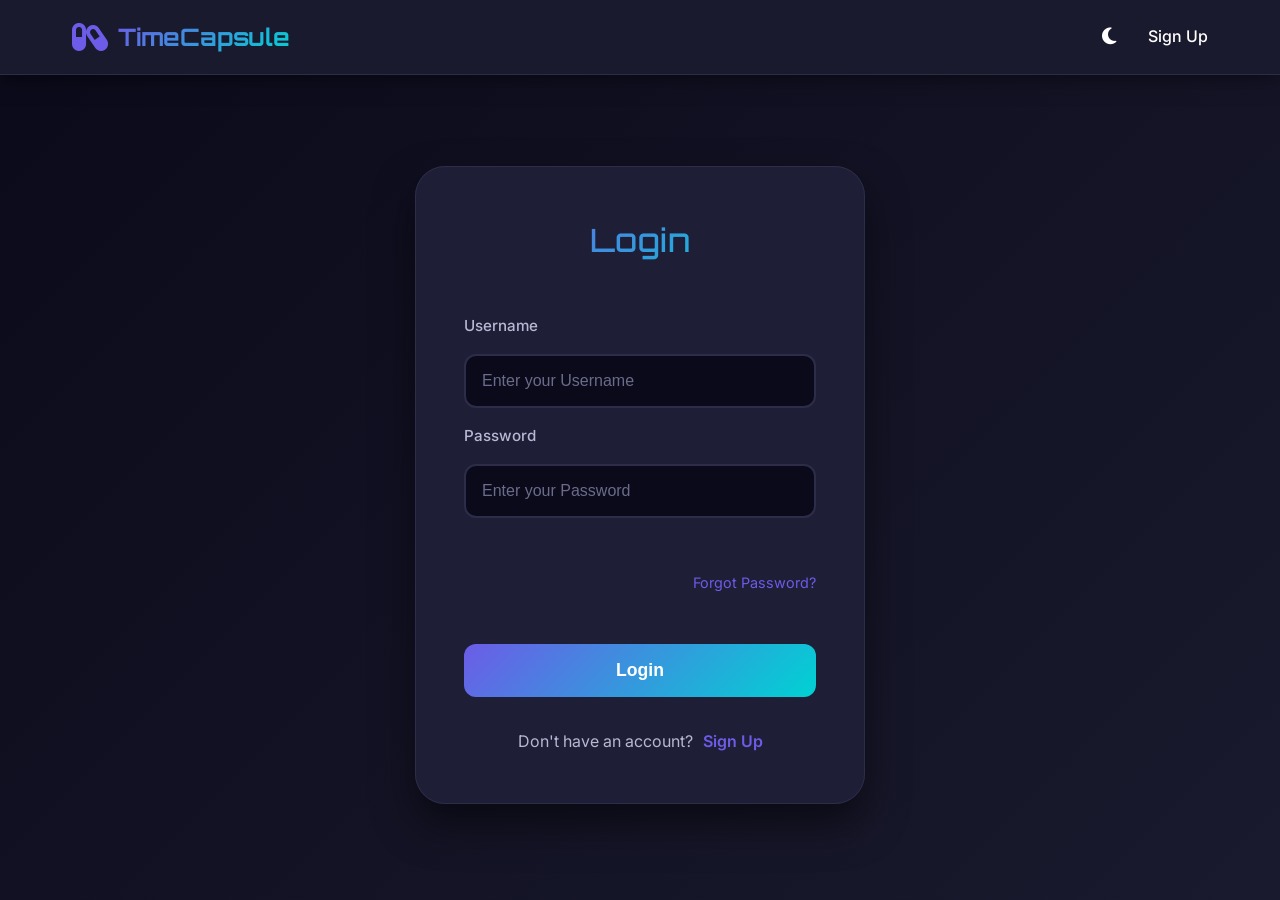
==== public/about.html @ de61ad6a "Initial commit" ====
<!DOCTYPE html>
<html lang="en">
    <head>
        <meta charset="UTF-8">
        <meta name="viewport" content="width=device-width, initial-scale=1.0">
        <title>About Us - Digital Time Capsule</title>
        <link rel="stylesheet" href="/css/styles.css">
        <link rel="preconnect" href="https://fonts.googleapis.com">
        <link rel="preconnect" href="https://fonts.gstatic.com" crossorigin>
        <link href="https://fonts.googleapis.com/css2?family=Orbitron:wght@400;500;700&family=Inter:wght@300;400;500;600&display=swap" rel="stylesheet">
        <link rel="stylesheet" href="https://cdnjs.cloudflare.com/ajax/libs/font-awesome/6.4.0/css/all.min.css">
        <link rel="icon" href="./assets/images/Time-capsule-logo.png" type="image/x-icon">
    </head>
    <body>
        <div id="transition-overlay" class="transition-overlay" style="opacity: 0; pointer-events: none;"></div>
        <header class="header">
            <nav class="nav-container">
                <div class="logo">
                    <i class="fas fa-capsules"></i>
                    <span>TimeCapsule</span>
                </div>
                <div class="nav-links">
                    <button id="dark-mode-toggle" class="nav-link theme-toggle-icon">
                        <i class="fas fa-moon"></i>
                    </button>
                    <a href="landingpage.html" 
                    onclick="event.preventDefault(); navigateWithLoading('landingpage.html', 'Going to home');" 
                    class="nav-link">Home</a>
                    <a href="about.html" 
                    onclick="event.preventDefault(); navigateWithLoading('about.html', 'Loading about page');" 
                    class="nav-link active">About</a>
                    <a href="contact.html" 
                    onclick="event.preventDefault(); navigateWithLoading('contact.html', 'Loading contact page');" 
                    class="nav-link">Contact</a>
                    <a href="sign-up.html" 
                    onclick="event.preventDefault(); navigateWithLoading('sign-up.html', 'Creating your account');" 
                    class="nav-link">Sign Up</a>
                    <a href="login.html" 
                    onclick="event.preventDefault(); navigateWithLoading('login.html', 'Going to login');" 
                    class="nav-link">Login</a>
                    <a href="userbase.html" class="nav-link">Discover</a>
                </div>
            </nav>
        </header>

        <main>
            <section class="about-section">
                <div class="about-header">
                    <h1>About TimeCapsule</h1>
                    <p class="hero-description">Preserving memories for future generations</p>
                </div>
                
                <div class="about-content">
                    <div class="about-card">
                        <h2><i class="fas fa-rocket"></i> Our Mission</h2>
                        <p>TimeCapsule was born from a simple idea: memories are precious, and they deserve to be preserved in a secure, meaningful way. We believe that every moment, thought, and feeling you want to save for the future should be protected with the highest level of security while remaining accessible when the time is right.</p>
                        <p>Our platform combines military-grade encryption with user-friendly features, making it easy for anyone to create digital time capsules that can be unlocked at specific future dates. Whether it's a letter to your future self, memories for your children, or goals you want to achieve, TimeCapsule keeps them safe until you're ready.</p>
                    </div>
                    
                    <div class="about-card">
                        <h2><i class="fas fa-eye"></i> Our Vision</h2>
                        <p>We envision a world where digital memories are as treasured and protected as physical ones. Our goal is to become the most trusted platform for digital time capsules, helping millions of people around the world preserve their most precious moments for future generations.</p>
                        <p>We're constantly innovating, adding new features like our unique meme-protection system that adds a layer of fun to security, and our friend system that allows you to share your capsule journey with loved ones.</p>
                    </div>
                </div>
                
                <div class="about-card" style="margin-top: 2rem;">
                    <h2><i class="fas fa-users"></i> Meet the Team</h2>
                    <div class="team-grid">
                        <div class="team-member">
                            <i class="fas fa-user-circle"></i>
                            <h3>Jebasingh Joshua</h3>
                            <p>Founder & Lead Developer</p>
                        </div>
                        <div class="team-member">
                            <i class="fas fa-user-circle"></i>
                            <h3>Jebasingh Joshua</h3>
                            <p>Security Architect</p>
                        </div>
                        <div class="team-member">
                            <i class="fas fa-user-circle"></i>
                            <h3>Jebasingh Joshua</h3>
                            <p>UX Designer</p>
                        </div>
                        <div class="team-member">
                            <i class="fas fa-user-circle"></i>
                            <h3>Jebasingh Joshua</h3>
                            <p>Backend Engineer</p>
                        </div>
                    </div>
                </div>
                
                <div class="stats-container">
                    <div class="stat-item">
                        <div class="stat-number">10,000+</div>
                        <div class="stat-label">Active Users</div>
                    </div>
                    <div class="stat-item">
                        <div class="stat-number">25,000+</div>
                        <div class="stat-label">Capsules Created</div>
                    </div>
                    <div class="stat-item">
                        <div class="stat-number">5+</div>
                        <div class="stat-label">Years Secured</div>
                    </div>
                </div>
            </section>
        </main>

        <footer class="footer">
            <div class="footer-content">
                <div class="footer-logo">
                    <i class="fas fa-capsules"></i>
                    <span>TimeCapsule</span>
                </div>
                <p class="footer-tagline">Sealing memories for future generations</p>
                <p class="copyright">&copy; 2024 Digital Time Capsule. All rights reserved.</p>
                <div class="footer-links">
                    <a href="about.html" class="footer-link">About Us</a>
                    <a href="contact.html" class="footer-link">Contact</a>
                    <a href="#" class="footer-link" id="report-issue">Report Issue</a>
                    <a href="#" class="footer-link" id="request-restore">Request Account Restore</a>
                    <!-- Updated links to open TermsFeed URLs in new tab -->
                    <a href="https://www.termsfeed.com/live/e08066e3-01b1-42a9-b02a-b82a14f2c48a" 
                    target="_blank" 
                    rel="noopener noreferrer" 
                    class="footer-link">
                        <i class="fas fa-external-link-alt"></i> Privacy Policy
                    </a>
                    <a href="https://www.termsfeed.com/live/b3a0a3fc-7a9e-4487-b080-09ffd1bbfd40" 
                    target="_blank" 
                    rel="noopener noreferrer" 
                    class="footer-link">
                        <i class="fas fa-external-link-alt"></i> Terms of Service
                    </a>
                </div>
            </div>
        </footer>
        <script src="../js/utils.js"></script>
        <script src="../js/storage.js"></script>
        <script src="../js/auth.js"></script>
        <script src="../js/users.js"></script>
        <script src="../js/capsules.js"></script>
        <script src="../js/banSystem.js"></script>
        <script src="../js/admin.js"></script>
        <script src="../js/ui.js"></script>
        <script src="../js/app.js"></script>
        <script src="../js/userbase.js"></script>
        <script src="../js/loading.js"></script>
    </body>
</html>
---- css/styles.css ----
/* styles.css - Complete with Light Theme Support */

/* ==================== 1. CSS Variables ==================== */
:root {
    /* Dark Mode (Default) */
    --dark-bg-primary: #0a0a1a;
    --dark-bg-secondary: #1a1a2e;
    --dark-bg-tertiary: #252542;
    --dark-text-primary: #ffffff;
    --dark-text-secondary: #b8b8d4;
    --dark-text-muted: #6b6b8b;
    --dark-accent-primary: #6c5ce7;
    --dark-accent-secondary: #00d2d3;
    --dark-accent-danger: #ff6b6b;
    --dark-accent-success: #1dd1a1;
    --dark-accent-warning: #feca57;
    --dark-border: #2d2d4a;
    --dark-card-bg: #1e1e36;
    --dark-hover: #2a2a45;
    --dark-shadow: rgba(0, 0, 0, 0.5);
    --dark-glow: rgba(108, 92, 231, 0.3);
}

.light-theme {
    /* Light Mode - Optimized for readability */
    --dark-bg-primary: #f8faff;
    --dark-bg-secondary: #ffffff;
    --dark-bg-tertiary: #f0f3fd;
    --dark-text-primary: #1e293b;
    --dark-text-secondary: #334155;
    --dark-text-muted: #64748b;
    --dark-accent-primary: #6c5ce7;
    --dark-accent-secondary: #0ba5be;
    --dark-accent-danger: #dc2626;
    --dark-accent-success: #059669;
    --dark-accent-warning: #d97706;
    --dark-border: #e2e8f0;
    --dark-card-bg: #ffffff;
    --dark-hover: #f1f5f9;
    --dark-shadow: rgba(0, 0, 0, 0.08);
    --dark-glow: rgba(108, 92, 231, 0.15);
}

/* ==================== 2. Global Styles ==================== */
* {
    margin: 0;
    padding: 0;
    box-sizing: border-box;
    transition: background-color 0.3s ease, color 0.3s ease, border-color 0.3s ease, box-shadow 0.3s ease;
}

body {
    font-family: 'Inter', sans-serif;
    background: linear-gradient(135deg, var(--dark-bg-primary), var(--dark-bg-secondary));
    color: var(--dark-text-primary);
    min-height: 100vh;
    line-height: 1.6;
    overflow-x: hidden;
}

h1, h2, h3, h4, h5, h6 {
    font-family: 'Orbitron', sans-serif;
    font-weight: 500;
    letter-spacing: 0.5px;
}

html {
    scroll-behavior: smooth;
}

/* ==================== 3. Header & Navigation ==================== */
.header {
    background: var(--dark-bg-secondary);
    border-bottom: 1px solid var(--dark-border);
    position: sticky;
    top: 0;
    z-index: 1000;
    backdrop-filter: blur(10px);
    box-shadow: 0 2px 20px var(--dark-shadow);
}

.light-theme .header {
    background: rgba(255, 255, 255, 0.9);
    border-bottom-color: #e2e8f0;
}

.nav-container {
    max-width: 1200px;
    margin: 0 auto;
    padding: 1rem 2rem;
    display: flex;
    justify-content: space-between;
    align-items: center;
}

.logo {
    display: flex;
    align-items: center;
    gap: 10px;
    font-size: 1.5rem;
    font-weight: 700;
    font-family: 'Orbitron', sans-serif;
}

.logo i {
    color: var(--dark-accent-primary);
    font-size: 2rem;
    animation: pulse 2s infinite;
}

.logo span {
    background: linear-gradient(135deg, var(--dark-accent-primary), var(--dark-accent-secondary));
    -webkit-background-clip: text;
    -webkit-text-fill-color: transparent;
    background-clip: text;
}

/* Navigation Links */
.nav-links {
    display: flex;
    gap: 2rem;
    align-items: center;
}

.nav-link {
    color: var(--dark-text-primary);
    text-decoration: none;
    font-weight: 500;
    position: relative;
    padding: 0.5rem 0;
    background: none !important;
    border: none !important;
    cursor: pointer;
    font-size: 1rem;
    font-family: 'Inter', sans-serif;
}

.nav-link::after {
    content: '';
    position: absolute;
    bottom: 0;
    left: 0;
    width: 0;
    height: 2px;
    background: linear-gradient(135deg, var(--dark-accent-primary), var(--dark-accent-secondary));
    transition: width 0.3s ease;
}

.nav-link:hover::after {
    width: 100%;
}

.nav-link:hover {
    color: var(--dark-accent-primary);
}

.nav-link.active {
    color: var(--dark-accent-primary);
}

.nav-link.active::after {
    width: 100%;
}

/* Theme Toggle Icon */
#dark-mode-toggle {
    all: unset;
    display: flex;
    align-items: center;
    justify-content: center;
    cursor: pointer;
    position: relative;
    color: var(--dark-text-primary);
    font-size: 1.2rem;
    padding: 0.5rem 0;
    background: none !important;
    border: none !important;
}

#dark-mode-toggle i {
    font-size: 1.2rem;
    transition: transform 0.3s ease;
}

#dark-mode-toggle:hover {
    color: var(--dark-accent-primary);
}

#dark-mode-toggle:hover i {
    transform: rotate(15deg);
}

#dark-mode-toggle::after {
    content: '';
    position: absolute;
    bottom: 0;
    left: 0;
    width: 0;
    height: 2px;
    background: linear-gradient(135deg, var(--dark-accent-primary), var(--dark-accent-secondary));
    transition: width 0.3s ease;
}

#dark-mode-toggle:hover::after {
    width: 100%;
}

/* Theme Toggle Button (Alternative) */
.theme-toggle {
    background: linear-gradient(135deg, var(--dark-accent-primary), var(--dark-accent-secondary));
    border: none;
    color: white;
    font-size: 1rem;
    cursor: pointer;
    padding: 0.7rem 1.5rem;
    border-radius: 30px;
    transition: all 0.3s ease;
    display: flex;
    align-items: center;
    gap: 8px;
    box-shadow: 0 4px 10px var(--dark-glow);
    font-weight: 600;
}

.theme-toggle i {
    font-size: 1.2rem;
}

.theme-toggle:hover {
    transform: translateY(-2px);
    box-shadow: 0 6px 15px var(--dark-glow);
}

.light-theme .theme-toggle {
    background: linear-gradient(135deg, #6c5ce7, #0ba5be);
    color: white;
}

/* Admin Button in Nav */
.admin-btn {
    background: linear-gradient(135deg, #feca57, #ff9f43);
    color: var(--dark-text-primary);
    border: none;
    padding: 0.5rem 1.2rem;
    border-radius: 25px;
    font-size: 1rem;
    cursor: pointer;
    display: flex;
    align-items: center;
    gap: 8px;
    transition: all 0.3s ease;
    font-weight: 600;
}

.light-theme .admin-btn {
    color: #1e293b;
}

.admin-btn:hover {
    transform: translateY(-2px);
    box-shadow: 0 5px 15px rgba(254, 202, 87, 0.3);
}

.admin-btn i {
    color: white;
}

/* Notification Badge */
.notification-badge {
    position: relative;
    cursor: pointer;
    padding: 0.5rem;
    color: var(--dark-text-primary);
    font-size: 1.2rem;
    transition: color 0.3s ease;
}

.notification-badge:hover {
    color: var(--dark-accent-primary);
}

.notification-count {
    position: absolute;
    top: -5px;
    right: -5px;
    background: #ff6b6b;
    color: white;
    font-size: 0.7rem;
    font-weight: bold;
    padding: 0.2rem 0.4rem;
    border-radius: 10px;
    min-width: 18px;
    text-align: center;
    transform: translate(25%, -25%);
}

/* ==================== 4. Hero Section ==================== */
.hero-section {
    min-height: 90vh;
    display: flex;
    align-items: center;
    justify-content: center;
    text-align: center;
    position: relative;
    overflow: hidden;
}

.hero-section::before {
    content: '';
    position: absolute;
    top: -50%;
    right: -50%;
    width: 200%;
    height: 200%;
    background: radial-gradient(circle, var(--dark-accent-primary) 0%, transparent 70%);
    opacity: 0.1;
    animation: rotate 20s linear infinite;
}

.hero-content {
    max-width: 800px;
    padding: 2rem;
    z-index: 1;
}

.hero-title {
    font-size: 4rem;
    margin-bottom: 1.5rem;
    line-height: 1.2;
}

.light-theme .hero-title {
    color: #1e293b;
}

.gradient-text {
    background: linear-gradient(135deg, var(--dark-accent-primary), var(--dark-accent-secondary));
    -webkit-background-clip: text;
    -webkit-text-fill-color: transparent;
    background-clip: text;
}

.hero-description {
    font-size: 1.25rem;
    color: var(--dark-text-secondary);
    margin-bottom: 2rem;
    max-width: 600px;
    margin-left: auto;
    margin-right: auto;
}

.light-theme .hero-description {
    color: #475569;
}

.cta-button {
    display: inline-flex;
    align-items: center;
    gap: 10px;
    background: linear-gradient(135deg, var(--dark-accent-primary), var(--dark-accent-secondary));
    color: white;
    text-decoration: none;
    padding: 1rem 2.5rem;
    border-radius: 50px;
    font-weight: 600;
    font-size: 1.1rem;
    transition: all 0.3s ease;
    border: none;
    cursor: pointer;
    position: relative;
    overflow: hidden;
}

.cta-button::before {
    content: '';
    position: absolute;
    top: 0;
    left: -100%;
    width: 100%;
    height: 100%;
    background: linear-gradient(90deg, transparent, rgba(255,255,255,0.2), transparent);
    transition: left 0.5s ease;
}

.cta-button:hover {
    transform: translateY(-3px);
    box-shadow: 0 10px 30px var(--dark-glow);
}

.cta-button:hover::before {
    left: 100%;
}

.cta-button i {
    font-size: 1.2rem;
    animation: shake 2s infinite;
}

/* ==================== 5. How It Works Section ==================== */
.how-it-works {
    padding: 6rem 2rem;
    background: linear-gradient(135deg, var(--dark-bg-secondary), var(--dark-bg-tertiary));
    position: relative;
    overflow: hidden;
}

.light-theme .how-it-works {
    background: linear-gradient(135deg, #ffffff, #f8faff);
}

.how-it-works::before {
    content: '';
    position: absolute;
    top: 0;
    left: 0;
    right: 0;
    bottom: 0;
    background: radial-gradient(circle at 20% 50%, var(--dark-accent-primary) 0%, transparent 50%);
    opacity: 0.1;
    pointer-events: none;
}

.how-it-works .section-header {
    margin-bottom: 5rem;
}

.how-it-works .section-title {
    font-size: 4rem;
    background: linear-gradient(135deg, var(--dark-accent-primary), var(--dark-accent-secondary), #ff6b6b);
    -webkit-background-clip: text;
    -webkit-text-fill-color: transparent;
    background-clip: text;
    text-shadow: 0 0 30px var(--dark-glow);
    position: relative;
    display: inline-block;
    padding: 0 2rem;
}

.how-it-works .section-title::before {
    content: '✨';
    position: absolute;
    left: -20px;
    top: 50%;
    transform: translateY(-50%);
    font-size: 3rem;
    animation: float 3s ease-in-out infinite;
}

.how-it-works .section-title::after {
    content: '⏳';
    position: absolute;
    right: -20px;
    top: 50%;
    transform: translateY(-50%);
    font-size: 3rem;
    animation: float 3s ease-in-out infinite 1.5s;
}

.steps-container {
    max-width: 1400px;
    margin: 0 auto;
    display: grid;
    grid-template-columns: repeat(auto-fit, minmax(350px, 1fr));
    gap: 3rem;
    padding: 2rem;
    position: relative;
    z-index: 1;
}

.step {
    background: var(--dark-card-bg);
    padding: 3rem 2rem;
    border-radius: 50px;
    text-align: center;
    position: relative;
    transition: all 0.5s cubic-bezier(0.175, 0.885, 0.32, 1.275);
    border: 2px solid transparent;
    backdrop-filter: blur(10px);
    box-shadow: 0 20px 40px var(--dark-shadow);
    transform-style: preserve-3d;
    perspective: 1000px;
}

.light-theme .step {
    background: #ffffff;
    border-color: #e2e8f0;
    box-shadow: 0 10px 15px -3px rgba(0, 0, 0, 0.1);
}

.step:nth-child(1) {
    background: linear-gradient(145deg, var(--dark-card-bg), #2a1b3d);
    border-color: #ff6b6b;
}

.step:nth-child(2) {
    background: linear-gradient(145deg, var(--dark-card-bg), #1d3b3b);
    border-color: #00d2d3;
}

.step:nth-child(3) {
    background: linear-gradient(145deg, var(--dark-card-bg), #2d2d4a);
    border-color: #6c5ce7;
}

.step:nth-child(4) {
    background: linear-gradient(145deg, var(--dark-card-bg), #3d2d2d);
    border-color: #feca57;
}

.step:nth-child(5) {
    background: linear-gradient(145deg, var(--dark-card-bg), #1d3d2d);
    border-color: #1dd1a1;
}

.light-theme .step:nth-child(1) {
    background: linear-gradient(145deg, #ffffff, #fef2f2);
    border-color: #dc2626;
}

.light-theme .step:nth-child(2) {
    background: linear-gradient(145deg, #ffffff, #f0f9ff);
    border-color: #0ba5be;
}

.light-theme .step:nth-child(3) {
    background: linear-gradient(145deg, #ffffff, #f5f3ff);
    border-color: #6c5ce7;
}

.light-theme .step:nth-child(4) {
    background: linear-gradient(145deg, #ffffff, #fffbeb);
    border-color: #d97706;
}

.light-theme .step:nth-child(5) {
    background: linear-gradient(145deg, #ffffff, #f0fdf4);
    border-color: #059669;
}

.step:hover {
    transform: translateY(-20px) rotateX(5deg) rotateY(5deg);
    box-shadow: 30px 30px 60px var(--dark-shadow);
    border-color: var(--dark-accent-primary);
}

.step-number {
    position: absolute;
    top: -25px;
    left: 50%;
    transform: translateX(-50%);
    width: 60px;
    height: 60px;
    background: linear-gradient(135deg, var(--dark-accent-primary), var(--dark-accent-secondary));
    color: white;
    border-radius: 50%;
    display: flex;
    align-items: center;
    justify-content: center;
    font-weight: 800;
    font-size: 2rem;
    box-shadow: 0 10px 20px var(--dark-glow);
    border: 3px solid white;
    z-index: 2;
}

.light-theme .step-number {
    border-color: #ffffff;
}

.step-icon {
    margin: 2rem 0;
    font-size: 5rem;
    background: linear-gradient(135deg, var(--dark-accent-primary), var(--dark-accent-secondary));
    -webkit-background-clip: text;
    -webkit-text-fill-color: transparent;
    background-clip: text;
    filter: drop-shadow(0 0 20px var(--dark-glow));
}

.step-title {
    font-size: 2.5rem;
    margin-bottom: 1.5rem;
    color: var(--dark-text-primary);
    font-weight: 700;
    text-transform: uppercase;
    letter-spacing: 2px;
}

.light-theme .step-title {
    color: #1e293b;
}

.step-description {
    color: var(--dark-text-secondary);
    font-size: 1.2rem;
    line-height: 1.8;
    max-width: 300px;
    margin: 0 auto;
}

.light-theme .step-description {
    color: #475569;
}

/* ==================== 6. Features Section ==================== */
.features {
    padding: 6rem 2rem;
    background: linear-gradient(135deg, var(--dark-bg-primary), #1f1f3a);
    position: relative;
    overflow: hidden;
}

.light-theme .features {
    background: linear-gradient(135deg, #f8faff, #ffffff);
}

.features::before {
    content: '';
    position: absolute;
    bottom: 0;
    right: 0;
    width: 100%;
    height: 100%;
    background: radial-gradient(circle at 80% 80%, var(--dark-accent-secondary) 0%, transparent 50%);
    opacity: 0.1;
    pointer-events: none;
}

.features .section-header {
    margin-bottom: 5rem;
}

.features .section-title {
    font-size: 4rem;
    background: linear-gradient(135deg, #ff6b6b, #feca57, #6c5ce7);
    -webkit-background-clip: text;
    -webkit-text-fill-color: transparent;
    background-clip: text;
    text-shadow: 0 0 30px rgba(255, 107, 107, 0.3);
    position: relative;
    display: inline-block;
}

.features .section-title::before {
    content: '⚡';
    position: absolute;
    left: -40px;
    top: 50%;
    transform: translateY(-50%);
    font-size: 3rem;
    animation: lightning 2s infinite;
}

.features .section-title::after {
    content: '💫';
    position: absolute;
    right: -40px;
    top: 50%;
    transform: translateY(-50%);
    font-size: 3rem;
    animation: spin 4s linear infinite;
}

.features .section-subtitle {
    font-size: 1.8rem;
    color: var(--dark-accent-warning);
    margin-top: 1rem;
    font-family: 'Orbitron', sans-serif;
    text-transform: uppercase;
    letter-spacing: 3px;
}

.light-theme .features .section-subtitle {
    color: #d97706;
}

.features-grid {
    max-width: 1400px;
    margin: 0 auto;
    display: grid;
    grid-template-columns: repeat(auto-fit, minmax(400px, 1fr));
    gap: 2.5rem;
    padding: 2rem;
    position: relative;
    z-index: 1;
}

.feature-card {
    background: rgba(30, 30, 54, 0.7);
    backdrop-filter: blur(10px);
    padding: 3rem;
    border-radius: 40px;
    transition: all 0.5s cubic-bezier(0.175, 0.885, 0.32, 1.275);
    border: 2px solid transparent;
    position: relative;
    overflow: hidden;
    box-shadow: 0 20px 40px var(--dark-shadow);
}

.light-theme .feature-card {
    background: #ffffff;
    border-color: #e2e8f0;
    box-shadow: 0 10px 15px -3px rgba(0, 0, 0, 0.1);
}

.feature-card::before {
    content: '';
    position: absolute;
    top: -50%;
    left: -50%;
    width: 200%;
    height: 200%;
    background: radial-gradient(circle, var(--dark-accent-primary) 0%, transparent 70%);
    opacity: 0;
    transition: opacity 0.5s ease;
    pointer-events: none;
}

.feature-card:hover::before {
    opacity: 0.15;
}

.feature-card:hover {
    transform: translateY(-15px) scale(1.02);
    box-shadow: 0 30px 60px var(--dark-shadow);
    border-color: var(--dark-accent-primary);
}

.feature-card:nth-child(odd) {
    border-radius: 60px 20px 60px 20px;
}

.feature-card:nth-child(even) {
    border-radius: 20px 60px 20px 60px;
}

.feature-card:nth-child(3n) {
    background: linear-gradient(145deg, #1e1e36, #2d1f3a);
}

.feature-card:nth-child(3n+1) {
    background: linear-gradient(145deg, #1e1e36, #1f3a3a);
}

.feature-card:nth-child(3n+2) {
    background: linear-gradient(145deg, #1e1e36, #3a1f3a);
}

.light-theme .feature-card:nth-child(3n) {
    background: linear-gradient(145deg, #ffffff, #faf5ff);
}

.light-theme .feature-card:nth-child(3n+1) {
    background: linear-gradient(145deg, #ffffff, #f0f9ff);
}

.light-theme .feature-card:nth-child(3n+2) {
    background: linear-gradient(145deg, #ffffff, #fdf2f8);
}

.feature-icon {
    font-size: 4rem;
    margin-bottom: 2rem;
    background: linear-gradient(135deg, var(--dark-accent-primary), var(--dark-accent-secondary), #ff6b6b);
    -webkit-background-clip: text;
    -webkit-text-fill-color: transparent;
    background-clip: text;
    filter: drop-shadow(0 0 30px rgba(108, 92, 231, 0.5));
    transform-origin: center;
    transition: transform 0.3s ease;
}

.feature-card:hover .feature-icon {
    transform: scale(1.1) rotate(5deg);
}

.feature-title {
    font-size: 2.2rem;
    margin-bottom: 1.5rem;
    color: var(--dark-text-primary);
    font-weight: 700;
    letter-spacing: 1px;
    position: relative;
    display: inline-block;
}

.light-theme .feature-title {
    color: #1e293b;
}

.feature-title::after {
    content: '';
    position: absolute;
    bottom: -10px;
    left: 0;
    width: 60px;
    height: 4px;
    background: linear-gradient(135deg, var(--dark-accent-primary), var(--dark-accent-secondary));
    border-radius: 2px;
    transition: width 0.3s ease;
}

.feature-card:hover .feature-title::after {
    width: 100%;
}

.feature-description {
    color: var(--dark-text-secondary);
    font-size: 1.2rem;
    line-height: 1.8;
    margin-bottom: 2rem;
}

.light-theme .feature-description {
    color: #475569;
}

.feature-highlight {
    display: inline-block;
    background: linear-gradient(135deg, var(--dark-accent-primary), var(--dark-accent-secondary));
    color: white;
    padding: 0.5rem 1.5rem;
    border-radius: 30px;
    font-size: 1.1rem;
    font-weight: 600;
    margin-top: 1rem;
    box-shadow: 0 5px 15px var(--dark-glow);
}

.feature-card p {
    margin-bottom: 1rem;
    position: relative;
    padding-left: 1.5rem;
}

.feature-card p::before {
    content: '→';
    position: absolute;
    left: 0;
    color: var(--dark-accent-primary);
    font-weight: bold;
}

.feature-card:has(.fa-clock) { border-color: #ff6b6b; }
.feature-card:has(.fa-user-shield) { border-color: #00d2d3; }
.feature-card:has(.fa-lock) { border-color: #6c5ce7; }
.feature-card:has(.fa-grin-squint-tears) { border-color: #feca57; }
.feature-card:has(.fa-cloud) { border-color: #1dd1a1; }
.feature-card:has(.fa-history) { border-color: #ff9f43; }
.feature-card:has(.fa-star) { border-color: #f368e0; }
.feature-card:has(.fa-chart-bar) { border-color: #10ac84; }

/* ==================== 7. Auth Pages ==================== */
.auth-page {
    background: linear-gradient(135deg, var(--dark-bg-primary), var(--dark-bg-secondary));
    min-height: 100vh;
}

.light-theme .auth-page {
    background: linear-gradient(135deg, #f8faff, #ffffff);
}

.auth-main {
    display: flex;
    align-items: center;
    justify-content: center;
    min-height: calc(100vh - 80px);
    padding: 2rem;
}

.auth-container {
    max-width: 450px;
    width: 100%;
}

.auth-container fieldset {
    border: none;
    background: var(--dark-card-bg);
    padding: 3rem;
    border-radius: 30px;
    box-shadow: 0 20px 40px var(--dark-shadow);
    border: 1px solid var(--dark-border);
    backdrop-filter: blur(10px);
}

.light-theme .auth-container fieldset {
    background: #ffffff;
    border-color: #e2e8f0;
    box-shadow: 0 20px 25px -5px rgba(0, 0, 0, 0.1);
}

.auth-container h3 {
    font-size: 2rem;
    margin-bottom: 2rem;
    text-align: center;
    background: linear-gradient(135deg, var(--dark-accent-primary), var(--dark-accent-secondary));
    -webkit-background-clip: text;
    -webkit-text-fill-color: transparent;
    background-clip: text;
}

.light-theme .auth-container h3 {
    color: #6c5ce7;
    background: none;
    -webkit-text-fill-color: #6c5ce7;
}

.auth-container form {
    display: flex;
    flex-direction: column;
    gap: 1rem;
}

.auth-container label {
    font-weight: 500;
    color: var(--dark-text-secondary);
    font-size: 0.95rem;
}

.light-theme .auth-container label {
    color: #475569;
}

.auth-container input {
    padding: 1rem;
    border: 2px solid var(--dark-border);
    border-radius: 12px;
    background: var(--dark-bg-primary);
    color: var(--dark-text-primary);
    font-size: 1rem;
    transition: all 0.3s ease;
}

.light-theme .auth-container input {
    background: #f8faff;
    border-color: #e2e8f0;
    color: #1e293b;
}

.auth-container input:focus {
    outline: none;
    border-color: var(--dark-accent-primary);
    box-shadow: 0 0 0 4px var(--dark-glow);
}

.light-theme .auth-container input:focus {
    box-shadow: 0 0 0 4px rgba(108, 92, 231, 0.15);
}

.auth-container input::placeholder {
    color: var(--dark-text-muted);
}

.light-theme .auth-container input::placeholder {
    color: #94a3b8;
}

.auth-container button {
    padding: 1rem;
    background: linear-gradient(135deg, var(--dark-accent-primary), var(--dark-accent-secondary));
    color: white;
    border: none;
    border-radius: 12px;
    font-size: 1.1rem;
    font-weight: 600;
    cursor: pointer;
    transition: all 0.3s ease;
    margin-top: 1rem;
}

.auth-container button:hover {
    transform: translateY(-2px);
    box-shadow: 0 10px 20px var(--dark-glow);
}

button:disabled {
    opacity: 0.5;
    cursor: not-allowed;
    pointer-events: none;
}

.auth-links {
    display: flex;
    justify-content: center;
    align-items: center;
    gap: 10px;
    margin-top: 1rem;
    color: var(--dark-text-secondary);
}

.light-theme .auth-links {
    color: #64748b;
}

.auth-links a {
    color: var(--dark-accent-primary);
    text-decoration: none;
    font-weight: 600;
    transition: color 0.3s ease;
}

.auth-links a:hover {
    color: var(--dark-accent-secondary);
    text-decoration: underline;
}

#error {
    color: var(--dark-accent-danger);
    font-size: 0.9rem;
    text-align: center;
    min-height: 20px;
}

/* Checkbox container */
.checkbox-container {
    display: flex;
    align-items: center;
    gap: 8px;
    margin: 15px 0;
    padding: 10px;
    background: var(--dark-bg-primary);
    border-radius: 8px;
    border: 1px solid var(--dark-border);
}

.checkbox-container input[type="checkbox"] {
    width: 18px;
    height: 18px;
    cursor: pointer;
    accent-color: var(--dark-accent-primary);
}

.checkbox-container label {
    cursor: pointer;
    user-select: none;
}

/* ==================== 8. Homepage/Dashboard ==================== */
.homepage {
    background: var(--dark-bg-primary);
}

.homepage-main {
    max-width: 1200px;
    margin: 0 auto;
    padding: 2rem;
}

/* Stats Dashboard */
.stats-dashboard {
    background: var(--dark-card-bg);
    padding: 2rem;
    border-radius: 20px;
    margin-bottom: 2rem;
    border: 1px solid var(--dark-border);
}

.light-theme .stats-dashboard {
    background: #ffffff;
    border-color: #e2e8f0;
}

.stats-dashboard h2 {
    display: flex;
    align-items: center;
    gap: 10px;
    margin-bottom: 2rem;
    color: var(--dark-text-primary);
}

.light-theme .stats-dashboard h2 {
    color: #1e293b;
}

.stats-dashboard h2 i {
    color: var(--dark-accent-primary);
}

.stats-grid {
    display: grid;
    grid-template-columns: repeat(auto-fit, minmax(200px, 1fr));
    gap: 1.5rem;
}

.stat-card {
    background: var(--dark-bg-primary);
    padding: 1.5rem;
    border-radius: 15px;
    display: flex;
    align-items: center;
    gap: 1rem;
    border: 1px solid var(--dark-border);
    transition: all 0.3s ease;
}

.light-theme .stat-card {
    background: #f8faff;
    border-color: #e2e8f0;
}

.stat-card:hover {
    transform: translateY(-5px);
    border-color: var(--dark-accent-primary);
    box-shadow: 0 10px 20px var(--dark-shadow);
}

.stat-card i {
    font-size: 2.5rem;
    color: var(--dark-accent-primary);
}

.stat-info {
    display: flex;
    flex-direction: column;
}

.stat-value {
    font-size: 2rem;
    font-weight: 700;
    color: var(--dark-text-primary);
}

.light-theme .stat-value {
    color: #1e293b;
}

.stat-label {
    color: var(--dark-text-secondary);
    font-size: 0.9rem;
}

.light-theme .stat-label {
    color: #64748b;
}

/* Create Capsule Form */
.create-capsule {
    background: var(--dark-card-bg);
    padding: 2rem;
    border-radius: 20px;
    margin-bottom: 2rem;
    border: 1px solid var(--dark-border);
}

.light-theme .create-capsule {
    background: #ffffff;
    border-color: #e2e8f0;
}

.create-capsule h2 {
    display: flex;
    align-items: center;
    gap: 10px;
    margin-bottom: 2rem;
    color: var(--dark-text-primary);
}

.light-theme .create-capsule h2 {
    color: #1e293b;
}

.create-capsule h2 i {
    color: var(--dark-accent-primary);
}

#capsule-form {
    display: flex;
    flex-direction: column;
    gap: 1.5rem;
}

.form-group {
    display: flex;
    flex-direction: column;
    gap: 0.5rem;
}

.form-group label {
    font-weight: 500;
    color: var(--dark-text-secondary);
}

.light-theme .form-group label {
    color: #475569;
}

.form-group input,
.form-group textarea,
.form-group select {
    padding: 0.75rem 1rem;
    border: 2px solid var(--dark-border);
    border-radius: 10px;
    background: var(--dark-bg-primary);
    color: var(--dark-text-primary);
    font-size: 1rem;
    transition: all 0.3s ease;
}

.light-theme .form-group input,
.light-theme .form-group textarea,
.light-theme .form-group select {
    background: #ffffff;
    border-color: #e2e8f0;
    color: #1e293b;
}

.form-group input:focus,
.form-group textarea:focus,
.form-group select:focus {
    outline: none;
    border-color: var(--dark-accent-primary);
    box-shadow: 0 0 0 4px var(--dark-glow);
}

.light-theme .form-group input:focus,
.light-theme .form-group textarea:focus,
.light-theme .form-group select:focus {
    box-shadow: 0 0 0 4px rgba(108, 92, 231, 0.15);
}

.form-group input::placeholder,
.form-group textarea::placeholder {
    color: var(--dark-text-muted);
}

.light-theme .form-group input::placeholder,
.light-theme .form-group textarea::placeholder {
    color: #94a3b8;
}

.form-row {
    display: grid;
    grid-template-columns: 1fr 1fr;
    gap: 1rem;
}

.btn-primary {
    padding: 1rem;
    background: linear-gradient(135deg, var(--dark-accent-primary), var(--dark-accent-secondary));
    color: white;
    border: none;
    border-radius: 10px;
    font-size: 1.1rem;
    font-weight: 600;
    cursor: pointer;
    transition: all 0.3s ease;
    display: flex;
    align-items: center;
    justify-content: center;
    gap: 10px;
}

.btn-primary:hover {
    transform: translateY(-2px);
    box-shadow: 0 10px 20px var(--dark-glow);
}

.btn-secondary {
    padding: 0.75rem 1.5rem;
    background: var(--dark-bg-primary);
    border: 2px solid var(--dark-border);
    border-radius: 10px;
    color: var(--dark-text-primary);
    font-size: 1rem;
    cursor: pointer;
    transition: all 0.3s ease;
    display: flex;
    align-items: center;
    gap: 8px;
}

.light-theme .btn-secondary {
    background: #f1f5f9;
    border-color: #e2e8f0;
    color: #334155;
}

.btn-secondary:hover {
    border-color: var(--dark-accent-primary);
    background: var(--dark-hover);
    transform: translateY(-2px);
}

.light-theme .btn-secondary:hover {
    background: #e2e8f0;
    border-color: #cbd5e1;
}

/* Search and Filter */
.search-filter {
    display: flex;
    gap: 1rem;
    margin-bottom: 2rem;
    flex-wrap: wrap;
}

.search-bar {
    flex: 1;
    display: flex;
    align-items: center;
    background: var(--dark-card-bg);
    border: 2px solid var(--dark-border);
    border-radius: 10px;
    padding: 0 1rem;
}

.light-theme .search-bar {
    background: #ffffff;
    border-color: #e2e8f0;
}

.search-bar i {
    color: var(--dark-text-muted);
}

.light-theme .search-bar i {
    color: #94a3b8;
}

.search-bar input {
    flex: 1;
    padding: 0.75rem 1rem;
    border: none;
    background: transparent;
    color: var(--dark-text-primary);
    font-size: 1rem;
}

.light-theme .search-bar input {
    color: #1e293b;
}

.search-bar input:focus {
    outline: none;
}

.search-bar input::placeholder {
    color: var(--dark-text-muted);
}

.light-theme .search-bar input::placeholder {
    color: #94a3b8;
}

.filter-options {
    display: flex;
    gap: 0.5rem;
    flex-wrap: wrap;
}

.filter-options select,
.filter-btn {
    padding: 0.75rem 1rem;
    border: 2px solid var(--dark-border);
    border-radius: 10px;
    background: var(--dark-card-bg);
    color: var(--dark-text-primary);
    cursor: pointer;
    transition: all 0.3s ease;
}

.light-theme .filter-options select,
.light-theme .filter-btn {
    background: #ffffff;
    border-color: #e2e8f0;
    color: #1e293b;
}

.filter-options select:hover,
.filter-btn:hover {
    border-color: var(--dark-accent-primary);
}

.filter-btn.active {
    background: var(--dark-accent-primary);
    color: white;
    border-color: var(--dark-accent-primary);
}

/* Capsule Grid */
.capsule-grid {
    display: grid;
    grid-template-columns: repeat(auto-fill, minmax(300px, 1fr));
    gap: 1.5rem;
    margin-top: 1rem;
    margin-bottom: 2rem;
}

/* Sections */
.capsules,
.opened,
.favorites,
.activity-log,
.data-management,
.archived,
.unopened-section,
.opened-section {
    margin-bottom: 3rem;
}

.capsules h2,
.opened h2,
.favorites h2,
.activity-log h2,
.data-management h2,
.archived h2,
.unopened-section h2,
.opened-section h2 {
    display: flex;
    align-items: center;
    gap: 10px;
    margin-bottom: 1rem;
    color: var(--dark-text-primary);
    font-size: 1.5rem;
}

.light-theme .capsules h2,
.light-theme .opened h2,
.light-theme .favorites h2,
.light-theme .activity-log h2,
.light-theme .data-management h2,
.light-theme .archived h2,
.light-theme .unopened-section h2,
.light-theme .opened-section h2 {
    color: #1e293b;
}

.capsules h2 i,
.opened h2 i,
.favorites h2 i,
.activity-log h2 i,
.data-management h2 i,
.archived h2 i,
.unopened-section h2 i,
.opened-section h2 i {
    color: var(--dark-accent-primary);
}

.unopened-section h2 i { color: #feca57; }
.opened-section h2 i { color: #1dd1a1; }
.archived h2 i { color: #6b6b8b; }
.light-theme .archived h2 i { color: #94a3b8; }

/* Activity Log */
.activity-log {
    background: var(--dark-card-bg);
    padding: 2rem;
    border-radius: 20px;
    border: 1px solid var(--dark-border);
}

.light-theme .activity-log {
    background: #ffffff;
    border-color: #e2e8f0;
}

.activity-list {
    max-height: 400px;
    overflow-y: auto;
    padding-right: 10px;
}

.activity-list::-webkit-scrollbar {
    width: 8px;
}

.activity-list::-webkit-scrollbar-track {
    background: var(--dark-bg-primary);
    border-radius: 10px;
}

.light-theme .activity-list::-webkit-scrollbar-track {
    background: #f1f5f9;
}

.activity-list::-webkit-scrollbar-thumb {
    background: var(--dark-accent-primary);
    border-radius: 10px;
}

.light-theme .activity-list::-webkit-scrollbar-thumb {
    background: #94a3b8;
}

.activity-list::-webkit-scrollbar-thumb:hover {
    background: var(--dark-accent-secondary);
}

.light-theme .activity-list::-webkit-scrollbar-thumb:hover {
    background: #64748b;
}

/* Data Management */
.data-management {
    background: var(--dark-card-bg);
    padding: 2rem;
    border-radius: 20px;
    border: 1px solid var(--dark-border);
}

.light-theme .data-management {
    background: #ffffff;
    border-color: #e2e8f0;
}

.data-buttons {
    display: flex;
    gap: 1rem;
    flex-wrap: wrap;
}

/* Archive Section */
.archive-controls {
    display: flex;
    gap: 10px;
    margin-bottom: 15px;
}

.unarchive-btn {
    padding: 5px 10px;
    background: var(--dark-accent-primary);
    color: white;
    border: none;
    border-radius: 5px;
    cursor: pointer;
    font-size: 12px;
    transition: all 0.3s ease;
}

.unarchive-btn:hover {
    transform: scale(1.05);
    background: var(--dark-accent-secondary);
}

.empty-archive {
    color: #6b6b8b;
    text-align: center;
    padding: 40px;
    font-style: italic;
}

.light-theme .empty-archive {
    color: #94a3b8;
}

/* ==================== 9. Capsule Cards ==================== */
.capsule-card {
    background: var(--dark-card-bg);
    border-radius: 15px;
    padding: 20px;
    border: 1px solid var(--dark-border);
    transition: all 0.3s ease;
    position: relative;
    overflow: hidden;
}

.light-theme .capsule-card {
    background: #ffffff;
    border-color: #e2e8f0;
    box-shadow: 0 4px 6px -1px rgba(0, 0, 0, 0.1);
}

.capsule-card:hover {
    transform: translateY(-5px);
    box-shadow: 0 15px 30px var(--dark-shadow);
    border-color: var(--dark-accent-primary);
}

.capsule-card::before {
    content: '';
    position: absolute;
    top: 0;
    left: 0;
    right: 0;
    height: 4px;
    background: linear-gradient(135deg, var(--dark-accent-primary), var(--dark-accent-secondary));
}

.capsule-card.favorite {
    border-color: var(--dark-accent-warning);
}

.light-theme .capsule-card.favorite {
    border-color: #d97706;
}

.capsule-card.pinned {
    border-color: var(--dark-accent-primary);
}

.capsule-card.pinned::before {
    background: linear-gradient(135deg, var(--dark-accent-warning), #ff9f43);
}

/* Category badge */
.capsule-category {
    display: inline-block;
    background: var(--dark-accent-primary);
    color: white;
    padding: 5px 12px;
    border-radius: 20px;
    font-size: 12px;
    font-weight: 600;
    text-transform: capitalize;
    letter-spacing: 0.5px;
}

/* Title */
.capsule-title {
    color: var(--dark-text-primary);
    margin-bottom: 10px;
    font-size: 1.3rem;
    font-weight: 600;
}

.light-theme .capsule-title {
    color: #1e293b;
}

/* Description */
.capsule-description {
    color: var(--dark-text-secondary);
    font-size: 14px;
    margin-bottom: 15px;
    line-height: 1.5;
}

.light-theme .capsule-description {
    color: #475569;
}

/* Tags */
.capsule-tags {
    display: flex;
    flex-wrap: wrap;
    gap: 5px;
    margin-bottom: 15px;
}

.capsule-tag {
    background: rgba(108, 92, 231, 0.2);
    color: var(--dark-text-secondary);
    padding: 3px 10px;
    border-radius: 15px;
    font-size: 11px;
    cursor: pointer;
    border: 1px solid var(--dark-border);
    transition: all 0.3s ease;
}

.light-theme .capsule-tag {
    background: #f1f5f9;
    color: #334155;
    border-color: #e2e8f0;
}

.capsule-tag:hover {
    background: var(--dark-accent-primary);
    color: white;
    border-color: var(--dark-accent-primary);
}

/* Meta info */
.capsule-meta {
    color: var(--dark-text-muted);
    font-size: 13px;
    margin-bottom: 8px;
    display: flex;
    align-items: center;
    gap: 5px;
}

.light-theme .capsule-meta {
    color: #64748b;
}

.capsule-meta i {
    color: var(--dark-accent-primary);
    font-size: 12px;
}

/* Progress bar */
.capsule-progress {
    width: 100%;
    height: 6px;
    background: var(--dark-border);
    border-radius: 3px;
    margin: 15px 0;
    overflow: hidden;
}

.light-theme .capsule-progress {
    background: #e2e8f0;
}

.capsule-progress-fill {
    height: 100%;
    background: linear-gradient(135deg, var(--dark-accent-primary), var(--dark-accent-secondary));
    border-radius: 3px;
    transition: width 0.3s ease;
}

/* Countdown timer */
.capsule-countdown {
    color: var(--dark-accent-warning);
    font-size: 14px;
    margin-bottom: 15px;
    display: flex;
    align-items: center;
    gap: 8px;
    background: rgba(254, 202, 87, 0.1);
    padding: 8px 12px;
    border-radius: 8px;
}

.light-theme .capsule-countdown {
    color: #d97706;
    background: rgba(217, 119, 6, 0.1);
}

.capsule-countdown i {
    color: var(--dark-accent-warning);
}

.light-theme .capsule-countdown i {
    color: #d97706;
}

.capsule-countdown .time-value {
    font-family: 'Orbitron', monospace;
    font-weight: 500;
}

/* Action buttons */
.capsule-actions {
    display: flex;
    gap: 10px;
}

.capsule-btn-primary {
    flex: 1;
    padding: 12px;
    background: linear-gradient(135deg, var(--dark-accent-primary), var(--dark-accent-secondary));
    color: white;
    border: none;
    border-radius: 8px;
    cursor: pointer;
    font-size: 14px;
    font-weight: 600;
    display: flex;
    align-items: center;
    justify-content: center;
    gap: 8px;
    transition: all 0.3s ease;
}

.capsule-btn-primary:hover {
    transform: translateY(-2px);
    box-shadow: 0 5px 15px var(--dark-glow);
}

.capsule-btn-secondary {
    padding: 12px;
    background: var(--dark-text-muted);
    color: white;
    border: none;
    border-radius: 8px;
    cursor: pointer;
    width: 45px;
    display: flex;
    align-items: center;
    justify-content: center;
    transition: all 0.3s ease;
}

.light-theme .capsule-btn-secondary {
    background: #94a3b8;
}

.capsule-btn-secondary:hover {
    transform: translateY(-2px);
    filter: brightness(1.1);
}

.capsule-btn-read {
    flex: 1;
    padding: 12px;
    background: var(--dark-accent-success);
    color: white;
    border: none;
    border-radius: 8px;
    cursor: pointer;
    font-size: 14px;
    font-weight: 600;
    display: flex;
    align-items: center;
    justify-content: center;
    gap: 8px;
    transition: all 0.3s ease;
}

.light-theme .capsule-btn-read {
    background: #059669;
}

.capsule-btn-read:hover {
    transform: translateY(-2px);
    filter: brightness(1.1);
}

/* Icon buttons */
.capsule-icon-btn {
    background: none;
    border: none;
    color: var(--dark-text-muted);
    font-size: 18px;
    cursor: pointer;
    padding: 0;
    transition: color 0.3s ease;
}

.light-theme .capsule-icon-btn {
    color: #94a3b8;
}

.capsule-icon-btn:hover {
    color: var(--dark-accent-primary);
}

.capsule-icon-btn.active {
    color: var(--dark-accent-warning);
}

.capsule-icon-btn.pinned {
    color: var(--dark-accent-primary);
}

/* Status badges */
.capsule-status-container {
    display: flex;
    gap: 10px;
    align-items: center;
    margin-bottom: 15px;
}

.capsule-badge {
    padding: 4px 12px;
    border-radius: 20px;
    font-size: 12px;
    font-weight: 600;
    display: inline-flex;
    align-items: center;
    gap: 5px;
}

.capsule-badge.opened {
    background: var(--dark-accent-success);
    color: white;
}

.light-theme .capsule-badge.opened {
    background: #059669;
}

.capsule-badge.new {
    background: var(--dark-accent-warning);
    color: white;
}

.light-theme .capsule-badge.new {
    background: #d97706;
}

/* Warning message */
.capsule-warning {
    margin-top: 12px;
    font-size: 12px;
    color: var(--dark-accent-danger);
    display: flex;
    align-items: center;
    gap: 5px;
    background: rgba(255, 107, 107, 0.1);
    padding: 6px 10px;
    border-radius: 6px;
}

.light-theme .capsule-warning {
    color: #dc2626;
    background: rgba(220, 38, 38, 0.1);
}

/* Owner actions */
.capsule-owner-actions {
    display: flex;
    gap: 10px;
    margin-top: 15px;
    border-top: 1px solid var(--dark-border);
    padding-top: 15px;
}

.light-theme .capsule-owner-actions {
    border-top-color: #e2e8f0;
}

.capsule-edit-btn {
    flex: 1;
    padding: 8px;
    background: linear-gradient(135deg, #feca57, #ff9f43);
    color: white;
    border: none;
    border-radius: 8px;
    cursor: pointer;
    font-size: 14px;
    font-weight: 600;
    display: flex;
    align-items: center;
    justify-content: center;
    gap: 8px;
    transition: all 0.3s ease;
}

.light-theme .capsule-edit-btn {
    background: linear-gradient(135deg, #d97706, #b45309);
}

.capsule-edit-btn:hover {
    transform: translateY(-2px);
    box-shadow: 0 5px 15px rgba(254, 202, 87, 0.3);
}

.capsule-delete-btn {
    flex: 1;
    padding: 8px;
    background: linear-gradient(135deg, #ff6b6b, #c92a2a);
    color: white;
    border: none;
    border-radius: 8px;
    cursor: pointer;
    font-size: 14px;
    font-weight: 600;
    display: flex;
    align-items: center;
    justify-content: center;
    gap: 8px;
    transition: all 0.3s ease;
}

.light-theme .capsule-delete-btn {
    background: linear-gradient(135deg, #dc2626, #b91c1c);
}

.capsule-delete-btn:hover {
    transform: translateY(-2px);
    box-shadow: 0 5px 15px rgba(255, 107, 107, 0.3);
}

/* Edit limit indicator */
.edit-limit-container {
    display: flex;
    justify-content: space-between;
    align-items: center;
    margin-bottom: 10px;
    padding: 8px;
    background: var(--dark-bg-primary);
    border-radius: 8px;
    font-size: 0.85rem;
}

.light-theme .edit-limit-container {
    background: #f8faff;
}

.edit-dots {
    display: flex;
    gap: 5px;
    align-items: center;
}

.edit-dot {
    width: 24px;
    height: 24px;
    border-radius: 50%;
    display: flex;
    align-items: center;
    justify-content: center;
    font-size: 0.8rem;
    font-weight: bold;
    transition: all 0.3s ease;
}

.edit-dot.used {
    background: #feca57;
    color: white;
}

.edit-dot.used.warning {
    background: #ff6b6b;
}

.edit-dot.available {
    background: var(--dark-border);
    color: var(--dark-text-muted);
}

.light-theme .edit-dot.available {
    background: #e2e8f0;
    color: #64748b;
}

.edit-locked-message {
    margin-top: 8px;
    font-size: 0.8rem;
    color: #ff6b6b;
    display: flex;
    align-items: center;
    gap: 5px;
}

.edit-button:disabled {
    opacity: 0.5;
    cursor: not-allowed;
}

/* Countdown */
.countdown {
    font-family: 'Orbitron', sans-serif;
    color: var(--dark-accent-warning);
    font-weight: 500;
}

/* ==================== 10. Modal Styles ==================== */
.modal {
    display: none;
    position: fixed;
    z-index: 2000;
    left: 0;
    top: 0;
    width: 100%;
    height: 100%;
    background-color: rgba(0, 0, 0, 0.9);
    backdrop-filter: blur(5px);
    animation: fadeIn 0.3s ease;
}

.modal-content {
    background: var(--dark-card-bg);
    margin: 5% auto;
    padding: 2rem;
    border: 2px solid var(--dark-border);
    border-radius: 30px;
    width: 90%;
    max-width: 600px;
    position: relative;
    animation: slideIn 0.3s ease;
}

.light-theme .modal-content {
    background: #ffffff;
    border-color: #e2e8f0;
    color: #1e293b;
}

.modal-content h3 {
    font-size: 2rem;
    margin-bottom: 1.5rem;
    text-align: center;
    color: var(--dark-accent-primary);
}

.light-theme .modal-content h3 {
    color: #6c5ce7;
}

.modal-content img {
    max-width: 100%;
    border-radius: 15px;
    margin: 1.5rem 0;
    border: 3px solid var(--dark-border);
}

.modal-content p {
    color: var(--dark-text-secondary);
    text-align: center;
    font-size: 1.1rem;
}

.light-theme .modal-content p {
    color: #475569;
}

.close {
    color: var(--dark-text-muted);
    position: absolute;
    top: 1rem;
    right: 1.5rem;
    font-size: 2rem;
    font-weight: bold;
    cursor: pointer;
    transition: all 0.3s ease;
}

.close:hover {
    color: var(--dark-accent-danger);
    transform: rotate(90deg);
}

/* Capsule Details Modal */
.capsule-details-modal {
    position: fixed;
    top: 0;
    left: 0;
    width: 100%;
    height: 100%;
    background: rgba(0, 0, 0, 0.8);
    display: flex;
    justify-content: center;
    align-items: center;
    z-index: 11000;
    backdrop-filter: blur(5px);
}

.capsule-details-content {
    background: var(--dark-card-bg);
    padding: 2rem;
    border-radius: 30px;
    max-width: 600px;
    width: 90%;
    max-height: 80vh;
    overflow-y: auto;
    border: 2px solid var(--dark-accent-primary);
}

.light-theme .capsule-details-content {
    background: #ffffff;
}

.capsule-details-content h2 {
    color: var(--dark-accent-primary);
    margin-bottom: 1.5rem;
    display: flex;
    align-items: center;
    gap: 10px;
}

.light-theme .capsule-details-content h2 {
    color: #6c5ce7;
}

.details-grid {
    display: grid;
    grid-template-columns: repeat(2, 1fr);
    gap: 1rem;
    margin-bottom: 1.5rem;
}

.detail-item {
    background: var(--dark-bg-primary);
    padding: 1rem;
    border-radius: 10px;
}

.light-theme .detail-item {
    background: #f8faff;
}

.detail-item label {
    display: block;
    color: var(--dark-text-secondary);
    font-size: 0.85rem;
    margin-bottom: 0.25rem;
}

.light-theme .detail-item label {
    color: #64748b;
}

.detail-item span {
    color: var(--dark-text-primary);
    font-size: 1rem;
    font-weight: 500;
}

.light-theme .detail-item span {
    color: #1e293b;
}

.status-badge {
    display: inline-block;
    padding: 0.25rem 0.75rem;
    border-radius: 20px;
    font-size: 0.9rem;
}

.status-badge.locked {
    background: var(--dark-accent-danger);
    color: white;
}

.status-badge.unlocked {
    background: var(--dark-accent-success);
    color: white;
}

.light-theme .status-badge.locked {
    background: #dc2626;
}

.light-theme .status-badge.unlocked {
    background: #059669;
}

.detail-section {
    margin-bottom: 1.5rem;
}

.detail-section label {
    display: block;
    color: var(--dark-text-secondary);
    margin-bottom: 0.5rem;
}

.light-theme .detail-section label {
    color: #64748b;
}

.detail-section p {
    color: var(--dark-text-primary);
    line-height: 1.6;
}

.light-theme .detail-section p {
    color: #1e293b;
}

.message-box {
    background: var(--dark-bg-primary);
    padding: 1.5rem;
    border-radius: 10px;
    color: var(--dark-text-primary);
    font-family: 'Inter', monospace;
    border-left: 4px solid var(--dark-accent-primary);
}

.light-theme .message-box {
    background: #f8faff;
    color: #1e293b;
}

.capsule-details-content button {
    width: 100%;
    padding: 1rem;
    background: linear-gradient(135deg, var(--dark-accent-primary), var(--dark-accent-secondary));
    color: white;
    border: none;
    border-radius: 10px;
    font-size: 1.1rem;
    cursor: pointer;
    transition: all 0.3s ease;
    margin-top: 1rem;
}

.capsule-details-content button:hover {
    transform: translateY(-2px);
    box-shadow: 0 10px 20px var(--dark-glow);
}

/* Admin Modal */
.admin-modal {
    position: fixed;
    top: 0;
    left: 0;
    width: 100%;
    height: 100%;
    background: rgba(0, 0, 0, 0.8);
    display: flex;
    justify-content: center;
    align-items: center;
    z-index: 11000;
    backdrop-filter: blur(5px);
}

.admin-modal-content {
    background: var(--dark-card-bg);
    padding: 2rem;
    border-radius: 30px;
    max-width: 500px;
    width: 90%;
    border: 2px solid var(--dark-accent-danger);
}

.light-theme .admin-modal-content {
    background: #ffffff;
}

.admin-modal-content h3 {
    color: var(--dark-accent-danger);
    margin-bottom: 1rem;
    display: flex;
    align-items: center;
    gap: 10px;
}

.light-theme .admin-modal-content h3 {
    color: #dc2626;
}

.admin-modal-content p {
    color: var(--dark-text-secondary);
    margin-bottom: 1.5rem;
}

.light-theme .admin-modal-content p {
    color: #64748b;
}

.admin-modal-content textarea {
    width: 100%;
    padding: 1rem;
    background: var(--dark-bg-primary);
    border: 2px solid var(--dark-border);
    border-radius: 10px;
    color: var(--dark-text-primary);
    font-size: 1rem;
    margin-bottom: 1.5rem;
    resize: vertical;
}

.light-theme .admin-modal-content textarea {
    background: #f8faff;
    border-color: #e2e8f0;
    color: #1e293b;
}

.admin-modal-content textarea:focus {
    outline: none;
    border-color: var(--dark-accent-danger);
}

.modal-actions {
    display: flex;
    gap: 1rem;
    justify-content: flex-end;
}

.modal-actions button {
    padding: 0.75rem 1.5rem;
    border: none;
    border-radius: 8px;
    cursor: pointer;
    font-size: 1rem;
    transition: all 0.3s ease;
}

.modal-actions .cancel-btn {
    background: var(--dark-bg-primary);
    color: var(--dark-text-primary);
    border: 1px solid var(--dark-border);
}

.light-theme .modal-actions .cancel-btn {
    background: #f1f5f9;
    color: #1e293b;
    border-color: #e2e8f0;
}

.modal-actions .cancel-btn:hover {
    background: var(--dark-hover);
}

.light-theme .modal-actions .cancel-btn:hover {
    background: #e2e8f0;
}

.modal-actions .confirm-delete-btn {
    background: var(--dark-accent-danger);
    color: white;
}

.modal-actions .confirm-delete-btn:hover {
    transform: translateY(-2px);
    box-shadow: 0 5px 15px rgba(255, 107, 107, 0.3);
}

/* Deleted User Modal */
.deleted-user-modal {
    position: fixed;
    top: 0;
    left: 0;
    width: 100%;
    height: 100%;
    background: rgba(0, 0, 0, 0.9);
    display: flex;
    justify-content: center;
    align-items: center;
    z-index: 12000;
    backdrop-filter: blur(10px);
}

.deleted-user-modal-content {
    background: var(--dark-card-bg);
    padding: 3rem;
    border-radius: 40px;
    max-width: 500px;
    width: 90%;
    text-align: center;
    border: 2px solid var(--dark-accent-danger);
    animation: shake 0.5s ease;
}

.light-theme .deleted-user-modal-content {
    background: #ffffff;
}

.deleted-user-modal-content h2 {
    color: var(--dark-accent-danger);
    margin-bottom: 1rem;
    font-size: 2rem;
}

.light-theme .deleted-user-modal-content h2 {
    color: #dc2626;
}

.deleted-user-modal-content p {
    color: var(--dark-text-secondary);
    margin-bottom: 1.5rem;
}

.light-theme .deleted-user-modal-content p {
    color: #64748b;
}

.deletion-info {
    background: var(--dark-bg-primary);
    padding: 1.5rem;
    border-radius: 20px;
    margin: 1.5rem 0;
    text-align: left;
}

.light-theme .deletion-info {
    background: #f8faff;
}

.deletion-info h3 {
    color: var(--dark-text-primary);
    margin-bottom: 1rem;
}

.light-theme .deletion-info h3 {
    color: #1e293b;
}

.deletion-info p {
    color: var(--dark-text-secondary);
    margin: 0.5rem 0;
}

.light-theme .deletion-info p {
    color: #64748b;
}

.deletion-message {
    font-style: italic;
    color: var(--dark-accent-warning) !important;
}

.light-theme .deletion-message {
    color: #d97706 !important;
}

.deleted-user-modal-content button {
    padding: 1rem 2rem;
    background: linear-gradient(135deg, var(--dark-accent-primary), var(--dark-accent-secondary));
    color: white;
    border: none;
    border-radius: 25px;
    font-size: 1.1rem;
    cursor: pointer;
    transition: all 0.3s ease;
}

.deleted-user-modal-content button:hover {
    transform: translateY(-2px);
    box-shadow: 0 10px 20px var(--dark-glow);
}

/* Friend Profile Modal */
.friend-profile-modal {
    position: fixed;
    top: 0;
    left: 0;
    width: 100%;
    height: 100%;
    background: rgba(0, 0, 0, 0.8);
    display: flex;
    justify-content: center;
    align-items: center;
    z-index: 11000;
    backdrop-filter: blur(5px);
}

.friend-profile-content {
    background: var(--dark-card-bg);
    border-radius: 30px;
    padding: 2rem;
    max-width: 600px;
    width: 90%;
    max-height: 80vh;
    overflow-y: auto;
    border: 2px solid var(--dark-accent-primary);
    animation: slideInPopup 0.3s ease;
}

.friend-profile-header {
    display: flex;
    align-items: center;
    gap: 1.5rem;
    margin-bottom: 2rem;
    padding-bottom: 1rem;
    border-bottom: 1px solid var(--dark-border);
}

.friend-profile-avatar {
    width: 80px;
    height: 80px;
    border-radius: 50%;
    background: linear-gradient(135deg, #6c5ce7, #a55eea);
    display: flex;
    align-items: center;
    justify-content: center;
    color: white;
    font-size: 2.5rem;
    font-weight: bold;
}

.friend-profile-info h2 {
    color: var(--dark-text-primary);
    margin-bottom: 0.5rem;
}

.friend-profile-info p {
    color: var(--dark-text-secondary);
}

/* Forgot Password Modal */
#forgot-password-modal .modal-content {
    background: var(--dark-card-bg);
    border: 2px solid var(--dark-accent-primary);
}

#forgot-password-modal h3 {
    color: var(--dark-accent-primary);
    margin-bottom: 1rem;
}

#forgot-password-modal p {
    color: var(--dark-text-secondary);
}

#forgot-password-modal .form-group {
    margin-bottom: 1rem;
    text-align: left;
}

#forgot-password-modal label {
    display: block;
    margin-bottom: 0.5rem;
    color: var(--dark-text-secondary);
    font-weight: 500;
}

#forgot-password-modal input {
    width: 100%;
    padding: 0.75rem;
    border: 2px solid var(--dark-border);
    border-radius: 8px;
    background: var(--dark-bg-primary);
    color: var(--dark-text-primary);
    font-size: 1rem;
    transition: all 0.3s ease;
}

#forgot-password-modal input:focus {
    outline: none;
    border-color: var(--dark-accent-primary);
    box-shadow: 0 0 0 4px var(--dark-glow);
}

#forgot-password-modal #verification-code {
    text-align: center;
    font-size: 1.5rem;
    letter-spacing: 5px;
    font-family: monospace;
}

#forgot-password-modal .btn-primary,
#forgot-password-modal .btn-secondary {
    width: 100%;
    margin-bottom: 0.5rem;
}

#forgot-password-modal .btn-secondary {
    background: transparent;
    border: 2px solid var(--dark-accent-primary);
    color: var(--dark-accent-primary);
}

#forgot-password-modal .btn-secondary:hover {
    background: var(--dark-accent-primary);
    color: white;
}

#code-timer {
    text-align: center;
    color: var(--dark-accent-warning);
    font-weight: bold;
    margin-bottom: 1rem;
}

/* Restore Modal */
.restore-modal {
    position: fixed;
    top: 0;
    left: 0;
    width: 100%;
    height: 100%;
    background: rgba(0, 0, 0, 0.8);
    display: flex;
    justify-content: center;
    align-items: center;
    z-index: 12000;
    backdrop-filter: blur(5px);
}

.restore-modal-content {
    background: var(--dark-card-bg);
    border-radius: 30px;
    padding: 2.5rem;
    max-width: 500px;
    width: 90%;
    border: 2px solid var(--dark-accent-primary);
    animation: slideInPopup 0.3s ease;
}

.restore-modal-content h2 {
    color: var(--dark-accent-primary);
    margin-bottom: 1rem;
    display: flex;
    align-items: center;
    gap: 10px;
}

.restore-modal-content p {
    color: var(--dark-text-secondary);
    margin-bottom: 1.5rem;
    line-height: 1.6;
}

.restore-modal-content .form-group {
    margin-bottom: 1.5rem;
}

.restore-modal-content label {
    display: block;
    margin-bottom: 0.5rem;
    color: var(--dark-text-secondary);
    font-weight: 500;
}

.restore-modal-content input,
.restore-modal-content textarea {
    width: 100%;
    padding: 0.75rem 1rem;
    border: 2px solid var(--dark-border);
    border-radius: 8px;
    background: var(--dark-bg-primary);
    color: var(--dark-text-primary);
    font-size: 1rem;
    transition: all 0.3s ease;
}

.restore-modal-content input:focus,
.restore-modal-content textarea:focus {
    outline: none;
    border-color: var(--dark-accent-primary);
    box-shadow: 0 0 0 4px var(--dark-glow);
}

.restore-modal-content textarea {
    resize: vertical;
    min-height: 100px;
}

.restore-modal-actions {
    display: flex;
    gap: 1rem;
    justify-content: flex-end;
    margin-top: 2rem;
}

.restore-modal-actions button {
    padding: 0.75rem 1.5rem;
    border: none;
    border-radius: 8px;
    cursor: pointer;
    font-size: 1rem;
    transition: all 0.3s ease;
}

.restore-modal-actions .cancel-btn {
    background: var(--dark-bg-primary);
    color: var(--dark-text-primary);
    border: 1px solid var(--dark-border);
}

.restore-modal-actions .cancel-btn:hover {
    background: var(--dark-hover);
}

.restore-modal-actions .submit-btn {
    background: linear-gradient(135deg, var(--dark-accent-primary), var(--dark-accent-secondary));
    color: white;
}

.restore-modal-actions .submit-btn:hover {
    transform: translateY(-2px);
    box-shadow: 0 5px 15px var(--dark-glow);
}

/* Notifications Modal */
.notifications-modal {
    position: fixed;
    top: 50%;
    left: 50%;
    transform: translate(-50%, -50%);
    width: 90%;
    max-width: 500px;
    max-height: 80vh;
    background: var(--dark-card-bg);
    border-radius: 20px;
    padding: 2rem;
    z-index: 11000;
    overflow-y: auto;
    border: 2px solid var(--dark-accent-primary);
    animation: slideInPopup 0.3s ease;
}

.notification-item {
    background: var(--dark-bg-primary);
    border-radius: 10px;
    padding: 1rem;
    margin-bottom: 0.5rem;
    border-left: 4px solid transparent;
    cursor: pointer;
    transition: all 0.3s ease;
}

.notification-item:hover {
    transform: translateX(5px);
    box-shadow: 0 5px 15px var(--dark-shadow);
}

.notification-item.unread {
    border-left-color: #6c5ce7;
    background: linear-gradient(90deg, rgba(108, 92, 231, 0.1), var(--dark-bg-primary));
}

.notification-item.deleted {
    border-left-color: #ff6b6b;
}

.notification-item h4 {
    color: var(--dark-text-primary);
    margin-bottom: 0.5rem;
    font-size: 1rem;
}

.notification-item p {
    color: var(--dark-text-secondary);
    font-size: 0.9rem;
    margin-bottom: 0.5rem;
}

.notification-reason {
    background: rgba(255, 107, 107, 0.1);
    border-radius: 5px;
    padding: 0.5rem;
    margin-top: 0.5rem;
    font-size: 0.85rem;
    color: #ff6b6b;
    border-left: 2px solid #ff6b6b;
}

.notification-time {
    color: var(--dark-text-muted);
    font-size: 0.75rem;
    display: block;
    text-align: right;
}

/* ==================== 11. Friend System ==================== */
.friends-section {
    background: var(--dark-card-bg);
    border-radius: 20px;
    padding: 2rem;
    margin-bottom: 2rem;
    border: 1px solid var(--dark-border);
}

.light-theme .friends-section {
    background: #ffffff;
}

.friends-header {
    display: flex;
    justify-content: space-between;
    align-items: center;
    margin-bottom: 1.5rem;
}

.friends-header h2 {
    display: flex;
    align-items: center;
    gap: 10px;
    color: var(--dark-text-primary);
    font-size: 1.5rem;
}

.friends-header h2 i {
    color: #6c5ce7;
}

.add-friend-btn {
    padding: 0.75rem 1.5rem;
    background: linear-gradient(135deg, #6c5ce7, #a55eea);
    color: white;
    border: none;
    border-radius: 10px;
    cursor: pointer;
    display: flex;
    align-items: center;
    gap: 8px;
    font-weight: 600;
    transition: all 0.3s ease;
}

.add-friend-btn:hover {
    transform: translateY(-2px);
    box-shadow: 0 5px 15px rgba(108, 92, 231, 0.3);
}

.friends-tabs {
    display: flex;
    gap: 0.5rem;
    margin-bottom: 1.5rem;
    border-bottom: 1px solid var(--dark-border);
    padding-bottom: 0.5rem;
}

.friend-tab {
    padding: 0.5rem 1rem;
    background: transparent;
    border: none;
    color: var(--dark-text-secondary);
    cursor: pointer;
    font-size: 1rem;
    position: relative;
}

.friend-tab.active {
    color: var(--dark-accent-primary);
}

.friend-tab.active::after {
    content: '';
    position: absolute;
    bottom: -0.5rem;
    left: 0;
    right: 0;
    height: 2px;
    background: var(--dark-accent-primary);
}

.friend-requests-badge {
    background: #ff6b6b;
    color: white;
    padding: 0.2rem 0.5rem;
    border-radius: 20px;
    font-size: 0.75rem;
    margin-left: 5px;
}

.friends-list {
    display: grid;
    grid-template-columns: repeat(auto-fill, minmax(250px, 1fr));
    gap: 1rem;
    max-height: 400px;
    overflow-y: auto;
    padding: 0.5rem;
}

.friend-card {
    background: var(--dark-bg-primary);
    border-radius: 15px;
    padding: 1rem;
    display: flex;
    align-items: center;
    gap: 1rem;
    border: 1px solid var(--dark-border);
    transition: all 0.3s ease;
    cursor: pointer;
}

.light-theme .friend-card {
    background: #ffffff;
}

.friend-card:hover {
    transform: translateY(-3px);
    border-color: var(--dark-accent-primary);
    box-shadow: 0 5px 15px var(--dark-shadow);
}

.friend-avatar {
    width: 50px;
    height: 50px;
    border-radius: 50%;
    background: linear-gradient(135deg, #6c5ce7, #a55eea);
    display: flex;
    align-items: center;
    justify-content: center;
    color: white;
    font-size: 1.5rem;
    font-weight: bold;
}

.friend-info {
    flex: 1;
}

.friend-info h4 {
    color: var(--dark-text-primary);
    margin-bottom: 0.25rem;
}

.friend-info p {
    color: var(--dark-text-secondary);
    font-size: 0.85rem;
}

.friend-status {
    font-size: 0.75rem;
    color: #1dd1a1;
    display: flex;
    align-items: center;
    gap: 3px;
}

.friend-status i {
    font-size: 0.5rem;
}

/* Friend Request Card */
.friend-request-card {
    background: var(--dark-bg-primary);
    border-radius: 15px;
    padding: 1rem;
    display: flex;
    align-items: center;
    gap: 1rem;
    border: 1px solid var(--dark-border);
    margin-bottom: 0.5rem;
}

.light-theme .friend-request-card {
    background: #ffffff;
}

.request-actions {
    display: flex;
    gap: 0.5rem;
}

.accept-request-btn {
    padding: 0.4rem 1rem;
    background: #1dd1a1;
    color: white;
    border: none;
    border-radius: 8px;
    cursor: pointer;
    font-size: 0.9rem;
    transition: all 0.3s ease;
}

.accept-request-btn:hover {
    transform: scale(1.05);
    background: #10ac84;
}

.decline-request-btn {
    padding: 0.4rem 1rem;
    background: #ff6b6b;
    color: white;
    border: none;
    border-radius: 8px;
    cursor: pointer;
    font-size: 0.9rem;
    transition: all 0.3s ease;
}

.decline-request-btn:hover {
    transform: scale(1.05);
    background: #ee5253;
}

/* Friend's Capsules Grid */
.friend-capsules-grid {
    display: grid;
    grid-template-columns: repeat(auto-fill, minmax(250px, 1fr));
    gap: 1rem;
    margin-top: 1rem;
}

.friend-capsule-card {
    background: var(--dark-bg-primary);
    border-radius: 15px;
    padding: 1.5rem;
    border: 1px solid var(--dark-border);
    opacity: 0.8;
    transition: all 0.3s ease;
    position: relative;
    overflow: hidden;
}

.light-theme .friend-capsule-card {
    background: #ffffff;
}

.friend-capsule-card:hover {
    transform: translateY(-3px);
    border-color: var(--dark-accent-primary);
    opacity: 1;
}

.friend-capsule-card::before {
    content: '';
    position: absolute;
    top: 0;
    left: 0;
    right: 0;
    height: 4px;
    background: linear-gradient(135deg, #6c5ce7, #a55eea);
}

.friend-capsule-card h4 {
    color: var(--dark-text-primary);
    margin-bottom: 0.5rem;
}

.friend-capsule-card p {
    color: var(--dark-text-secondary);
    font-size: 0.9rem;
    margin-bottom: 1rem;
}

.friend-capsule-meta {
    display: flex;
    justify-content: space-between;
    color: var(--dark-text-muted);
    font-size: 0.8rem;
}

.friend-capsule-locked {
    color: #feca57;
}

.friend-capsule-unlocked {
    color: #1dd1a1;
}

/* ==================== 12. About Page ==================== */
.about-section {
    padding: 4rem 2rem;
    max-width: 1200px;
    margin: 0 auto;
}

.about-header {
    text-align: center;
    margin-bottom: 3rem;
}

.about-header h1 {
    font-size: 3rem;
    margin-bottom: 1rem;
    background: linear-gradient(135deg, var(--dark-accent-primary), var(--dark-accent-secondary));
    -webkit-background-clip: text;
    -webkit-text-fill-color: transparent;
    background-clip: text;
}

.about-content {
    display: grid;
    grid-template-columns: 1fr 1fr;
    gap: 3rem;
    margin-bottom: 3rem;
}

.about-card {
    background: var(--dark-card-bg);
    border-radius: 20px;
    padding: 2rem;
    border: 1px solid var(--dark-border);
    box-shadow: 0 10px 20px var(--dark-shadow);
}

.light-theme .about-card {
    background: #ffffff;
}

.about-card h2 {
    color: var(--dark-accent-primary);
    margin-bottom: 1rem;
    display: flex;
    align-items: center;
    gap: 10px;
}

.about-card p {
    color: var(--dark-text-secondary);
    line-height: 1.8;
    margin-bottom: 1rem;
}

.team-grid {
    display: grid;
    grid-template-columns: repeat(auto-fit, minmax(200px, 1fr));
    gap: 2rem;
    margin-top: 2rem;
}

.team-member {
    text-align: center;
}

.team-member i {
    font-size: 4rem;
    color: var(--dark-accent-primary);
    margin-bottom: 1rem;
}

.team-member h3 {
    color: var(--dark-text-primary);
    margin-bottom: 0.5rem;
}

.team-member p {
    color: var(--dark-text-secondary);
    font-size: 0.9rem;
}

.stats-container {
    display: grid;
    grid-template-columns: repeat(3, 1fr);
    gap: 2rem;
    margin-top: 3rem;
    text-align: center;
}

.stat-item {
    background: var(--dark-card-bg);
    border-radius: 15px;
    padding: 2rem;
    border: 1px solid var(--dark-border);
}

.light-theme .stat-item {
    background: #ffffff;
}

.stat-number {
    font-size: 2.5rem;
    font-weight: bold;
    color: var(--dark-accent-primary);
    margin-bottom: 0.5rem;
}

.stat-label {
    color: var(--dark-text-secondary);
    font-size: 1rem;
}

/* ==================== 13. Contact Page ==================== */
.contact-section {
    padding: 4rem 2rem;
    max-width: 1200px;
    margin: 0 auto;
}

.contact-header {
    text-align: center;
    margin-bottom: 3rem;
}

.contact-header h1 {
    font-size: 3rem;
    margin-bottom: 1rem;
    background: linear-gradient(135deg, var(--dark-accent-primary), var(--dark-accent-secondary));
    -webkit-background-clip: text;
    -webkit-text-fill-color: transparent;
    background-clip: text;
}

.contact-container {
    display: grid;
    grid-template-columns: 1fr 1fr;
    gap: 3rem;
}

.contact-info {
    background: var(--dark-card-bg);
    border-radius: 20px;
    padding: 2rem;
    border: 1px solid var(--dark-border);
}

.light-theme .contact-info {
    background: #ffffff;
}

.contact-info h2 {
    color: var(--dark-accent-primary);
    margin-bottom: 1.5rem;
    display: flex;
    align-items: center;
    gap: 10px;
}

.contact-detail {
    display: flex;
    align-items: center;
    gap: 1rem;
    margin-bottom: 1.5rem;
    padding: 1rem;
    background: var(--dark-bg-primary);
    border-radius: 10px;
    transition: transform 0.3s ease;
}

.light-theme .contact-detail {
    background: #f8faff;
}

.contact-detail:hover {
    transform: translateX(5px);
}

.contact-detail i {
    font-size: 1.5rem;
    color: var(--dark-accent-primary);
    width: 40px;
    text-align: center;
}

.contact-detail h3 {
    color: var(--dark-text-primary);
    margin-bottom: 0.25rem;
    font-size: 1rem;
}

.contact-detail p {
    color: var(--dark-text-secondary);
    font-size: 0.9rem;
}

.contact-detail a {
    color: var(--dark-accent-primary);
    text-decoration: none;
    transition: color 0.3s ease;
}

.contact-detail a:hover {
    color: var(--dark-accent-secondary);
    text-decoration: underline;
}

.social-links {
    display: flex;
    gap: 1rem;
    margin-top: 2rem;
    justify-content: center;
}

.social-link {
    width: 45px;
    height: 45px;
    border-radius: 50%;
    background: linear-gradient(135deg, var(--dark-accent-primary), var(--dark-accent-secondary));
    color: white;
    display: flex;
    align-items: center;
    justify-content: center;
    text-decoration: none;
    transition: all 0.3s ease;
}

.social-link:hover {
    transform: translateY(-5px) rotate(360deg);
}

.contact-form {
    background: var(--dark-card-bg);
    border-radius: 20px;
    padding: 2rem;
    border: 1px solid var(--dark-border);
}

.light-theme .contact-form {
    background: #ffffff;
}

.contact-form h2 {
    color: var(--dark-accent-primary);
    margin-bottom: 1.5rem;
    display: flex;
    align-items: center;
    gap: 10px;
}

.contact-form .form-group {
    margin-bottom: 1.5rem;
}

.contact-form label {
    display: block;
    margin-bottom: 0.5rem;
    color: var(--dark-text-secondary);
    font-weight: 500;
}

.contact-form input,
.contact-form select,
.contact-form textarea {
    width: 100%;
    padding: 0.75rem 1rem;
    border: 2px solid var(--dark-border);
    border-radius: 8px;
    background: var(--dark-bg-primary);
    color: var(--dark-text-primary);
    font-size: 1rem;
    transition: all 0.3s ease;
}

.light-theme .contact-form input,
.light-theme .contact-form select,
.light-theme .contact-form textarea {
    background: #f8faff;
    border-color: #e2e8f0;
    color: #1e293b;
}

.contact-form input:focus,
.contact-form select:focus,
.contact-form textarea:focus {
    outline: none;
    border-color: var(--dark-accent-primary);
    box-shadow: 0 0 0 4px var(--dark-glow);
}

.contact-form textarea {
    resize: vertical;
    min-height: 120px;
}

.contact-form button {
    width: 100%;
    padding: 1rem;
    background: linear-gradient(135deg, var(--dark-accent-primary), var(--dark-accent-secondary));
    color: white;
    border: none;
    border-radius: 8px;
    font-size: 1.1rem;
    font-weight: 600;
    cursor: pointer;
    transition: all 0.3s ease;
    display: flex;
    align-items: center;
    justify-content: center;
    gap: 10px;
}

.contact-form button:hover {
    transform: translateY(-2px);
    box-shadow: 0 10px 20px var(--dark-glow);
}

.faq-section {
    margin-top: 4rem;
}

.faq-section h2 {
    text-align: center;
    color: var(--dark-accent-primary);
    margin-bottom: 2rem;
    font-size: 2rem;
}

.faq-grid {
    display: grid;
    grid-template-columns: repeat(auto-fit, minmax(300px, 1fr));
    gap: 1.5rem;
}

.faq-item {
    background: var(--dark-card-bg);
    border-radius: 15px;
    padding: 1.5rem;
    border: 1px solid var(--dark-border);
    transition: all 0.3s ease;
}

.light-theme .faq-item {
    background: #ffffff;
}

.faq-item:hover {
    transform: translateY(-5px);
    border-color: var(--dark-accent-primary);
}

.faq-item h3 {
    color: var(--dark-text-primary);
    margin-bottom: 1rem;
    display: flex;
    align-items: center;
    gap: 10px;
}

.faq-item h3 i {
    color: var(--dark-accent-primary);
}

.faq-item p {
    color: var(--dark-text-secondary);
    line-height: 1.6;
}

/* ==================== 14. Footer ==================== */
.footer {
    background: var(--dark-bg-secondary);
    border-top: 1px solid var(--dark-border);
    padding: 3rem 2rem;
    margin-top: 4rem;
}

.light-theme .footer {
    background: #ffffff;
    border-top-color: #e2e8f0;
}

.footer-content {
    max-width: 1200px;
    margin: 0 auto;
    text-align: center;
}

.footer-logo {
    display: flex;
    align-items: center;
    justify-content: center;
    gap: 10px;
    font-size: 2rem;
    font-weight: 700;
    margin-bottom: 1rem;
}

.footer-logo i {
    color: var(--dark-accent-primary);
}

.footer-logo span {
    background: linear-gradient(135deg, var(--dark-accent-primary), var(--dark-accent-secondary));
    -webkit-background-clip: text;
    -webkit-text-fill-color: transparent;
    background-clip: text;
}

.light-theme .footer-logo span {
    color: #1e293b;
    background: none;
    -webkit-text-fill-color: #1e293b;
}

.footer-tagline {
    color: var(--dark-text-secondary);
    font-size: 1rem;
    margin-bottom: 2rem;
}

.light-theme .footer-tagline {
    color: #64748b;
}

.copyright {
    color: var(--dark-text-muted);
    font-size: 0.9rem;
    margin-bottom: 1.5rem;
}

.light-theme .copyright {
    color: #94a3b8;
}

.footer-links {
    display: flex;
    justify-content: center;
    gap: 2rem;
    flex-wrap: wrap;
}

.footer-link {
    color: var(--dark-text-secondary);
    text-decoration: none;
    transition: all 0.3s ease;
}

.light-theme .footer-link {
    color: #475569;
}

.footer-link:hover {
    color: var(--dark-accent-primary);
    transform: translateY(-2px);
}

.footer-link[target="_blank"]::after {
    content: '\f08e';
    font-family: 'Font Awesome 6 Free';
    font-weight: 900;
    font-size: 0.7rem;
    margin-left: 4px;
    opacity: 0.7;
    display: inline-block;
}

.footer-link i {
    margin-right: 4px;
}

/* ==================== 15. Toast Notifications ==================== */
.toast-container {
    position: fixed;
    top: 20px;
    right: 20px;
    z-index: 10000;
}

.toast {
    background: var(--dark-card-bg);
    color: var(--dark-text-primary);
    padding: 15px 20px;
    border-radius: 10px;
    margin-bottom: 10px;
    box-shadow: 0 5px 15px var(--dark-shadow);
    display: flex;
    align-items: center;
    gap: 10px;
    transform: translateX(400px);
    transition: transform 0.3s ease;
    border-left: 4px solid var(--dark-accent-primary);
}

.light-theme .toast {
    background: #ffffff;
    color: #1e293b;
    box-shadow: 0 10px 15px -3px rgba(0, 0, 0, 0.1);
}

.toast.show {
    transform: translateX(0);
}

.toast.success {
    border-left-color: #1dd1a1;
}

.light-theme .toast.success {
    border-left-color: #059669;
}

.toast.error {
    border-left-color: #ff6b6b;
}

.light-theme .toast.error {
    border-left-color: #dc2626;
}

.toast.warning {
    border-left-color: #feca57;
}

.light-theme .toast.warning {
    border-left-color: #d97706;
}

.toast.info {
    border-left-color: #6c5ce7;
}

/* ==================== 16. Animations ==================== */
@keyframes pulse {
    0%, 100% { transform: scale(1); }
    50% { transform: scale(1.05); }
}

@keyframes rotate {
    from { transform: rotate(0deg); }
    to { transform: rotate(360deg); }
}

@keyframes float {
    0%, 100% { transform: translateY(-50%) translateX(0); }
    50% { transform: translateY(-50%) translateX(10px); }
}

@keyframes shake {
    0%, 100% { transform: translateX(0); }
    25% { transform: translateX(-10px); }
    75% { transform: translateX(10px); }
}

@keyframes lightning {
    0%, 100% { opacity: 1; transform: translateY(-50%) scale(1); }
    50% { opacity: 0.5; transform: translateY(-50%) scale(1.2); }
}

@keyframes spin {
    from { transform: rotate(0deg); }
    to { transform: rotate(360deg); }
}

@keyframes fadeIn {
    from { opacity: 0; }
    to { opacity: 1; }
}

@keyframes slideIn {
    from {
        transform: translateY(-50px);
        opacity: 0;
    }
    to {
        transform: translateY(0);
        opacity: 1;
    }
}

@keyframes slideInAdmin {
    from {
        transform: translate(-50%, -60%);
        opacity: 0;
    }
    to {
        transform: translate(-50%, -50%);
        opacity: 1;
    }
}

@keyframes slideInInvestigation {
    from {
        transform: translate(-50%, -60%);
        opacity: 0;
    }
    to {
        transform: translate(-50%, -50%);
        opacity: 1;
    }
}

@keyframes slideInRight {
    from {
        transform: translateX(100%);
        opacity: 0;
    }
    to {
        transform: translateX(0);
        opacity: 1;
    }
}

@keyframes slideInPopup {
    from {
        transform: translateY(-30px);
        opacity: 0;
    }
    to {
        transform: translateY(0);
        opacity: 1;
    }
}

@keyframes successPulse {
    0%, 100% { transform: scale(1); }
    50% { transform: scale(1.05); box-shadow: 0 0 30px var(--dark-accent-success); }
}

@keyframes loading {
    0% { transform: rotate(0deg); }
    100% { transform: rotate(360deg); }
}

@keyframes statePulse {
    0%, 100% { 
        background: #1a3a1a;
        transform: scale(1);
    }
    50% { 
        background: #00ff00;
        transform: scale(1.2);
        box-shadow: 0 0 20px #00ff00;
    }
}

/* Pulse background for self-destruct */
@keyframes pulseBg {
    0%, 100% { background: rgba(0, 0, 0, 0.95); }
    50% { background: rgba(201, 42, 42, 0.3); }
}

/* Confetti animation */
@keyframes confetti-fall {
    0% { transform: translateY(-100vh) rotate(0deg); }
    100% { transform: translateY(100vh) rotate(360deg); }
}

.confetti {
    position: fixed;
    width: 10px;
    height: 10px;
    background: var(--confetti-color, #6c5ce7);
    top: -10px;
    animation: confetti-fall linear forwards;
    z-index: 10001;
    pointer-events: none;
}

/* ==================== 17. Self-Destruct Animation ==================== */
.self-destruct-overlay {
    position: fixed;
    top: 0;
    left: 0;
    width: 100%;
    height: 100%;
    background: rgba(0, 0, 0, 0.95);
    display: flex;
    justify-content: center;
    align-items: center;
    z-index: 10000;
    animation: pulseBg 1s infinite;
}

.light-theme .self-destruct-overlay {
    background: rgba(255, 255, 255, 0.95);
}

.light-theme .self-destruct-overlay > div {
    background: linear-gradient(135deg, #dc2626, #991b1b) !important;
    color: white !important;
}

/* ==================== 18. Warning & Success Messages ==================== */
.warning-message {
    background: linear-gradient(135deg, var(--dark-accent-danger), var(--dark-accent-warning));
    color: white;
    padding: 1rem;
    border-radius: 10px;
    margin: 1rem 0;
    text-align: center;
    animation: shake 0.5s ease;
}

.success-animation {
    animation: successPulse 1s ease;
}

/* Lockout Message */
.lockout-message {
    background: linear-gradient(135deg, #ff6b6b, #c92a2a);
    color: white;
    padding: 20px;
    border-radius: 10px;
    text-align: center;
    margin-bottom: 20px;
}

.lockout-timer {
    font-size: 24px;
    font-weight: bold;
    margin-top: 10px;
}

/* ==================== 19. Password Strength ==================== */
.password-strength {
    margin-top: 5px;
    padding: 5px;
    border-radius: 5px;
    font-size: 12px;
    text-align: center;
    transition: all 0.3s ease;
}

.strength-weak {
    background: #ff6b6b;
    color: white;
}

.strength-medium {
    background: #feca57;
    color: black;
}

.strength-strong {
    background: #1dd1a1;
    color: white;
}

.strength-very-strong {
    background: #10ac84;
    color: white;
}

.light-theme .strength-weak {
    background: #dc2626;
}

.light-theme .strength-medium {
    background: #d97706;
    color: white;
}

.light-theme .strength-strong {
    background: #059669;
}

.light-theme .strength-very-strong {
    background: #047857;
}

/* ==================== 20. Tags System ==================== */
.tags-container {
    display: flex;
    flex-wrap: wrap;
    gap: 5px;
    margin-top: 5px;
}

.tag {
    background: var(--dark-accent-primary);
    color: white;
    padding: 3px 10px;
    border-radius: 15px;
    font-size: 11px;
    cursor: pointer;
    transition: all 0.3s ease;
    display: inline-block;
    margin: 2px;
}

.light-theme .tag {
    background: #f1f5f9;
    color: #334155;
    border: 1px solid #e2e8f0;
}

.tag:hover {
    transform: scale(1.05);
    background: var(--dark-accent-secondary);
}

.light-theme .tag:hover {
    background: #6c5ce7;
    color: white;
    border-color: #6c5ce7;
}

.tag-input-container {
    display: flex;
    gap: 5px;
    margin-top: 5px;
}

.tag-input {
    flex: 1;
    padding: 5px;
    border: 1px solid var(--dark-border);
    border-radius: 5px;
    background: var(--dark-bg-primary);
    color: var(--dark-text-primary);
}

.light-theme .tag-input {
    background: #ffffff;
    border-color: #e2e8f0;
    color: #1e293b;
}

.add-tag-btn {
    padding: 5px 10px;
    background: var(--dark-accent-primary);
    color: white;
    border: none;
    border-radius: 5px;
    cursor: pointer;
}

/* ==================== 21. Timeline View ==================== */
.timeline-view {
    position: relative;
    padding: 20px 0;
}

.timeline-item {
    display: flex;
    margin-bottom: 20px;
    position: relative;
}

.timeline-date {
    min-width: 100px;
    font-weight: bold;
    color: var(--dark-accent-primary);
}

.light-theme .timeline-date {
    color: #6c5ce7;
}

.timeline-content {
    flex: 1;
    background: var(--dark-card-bg);
    padding: 15px;
    border-radius: 10px;
    border-left: 3px solid var(--dark-accent-primary);
}

.light-theme .timeline-content {
    background: #ffffff;
    border-left-color: #6c5ce7;
}

.timeline-item::before {
    content: '';
    position: absolute;
    left: 90px;
    top: 0;
    bottom: 0;
    width: 2px;
    background: var(--dark-border);
}

.light-theme .timeline-item::before {
    background: #e2e8f0;
}

/* ==================== 22. Skeleton Loading ==================== */
.skeleton {
    background: linear-gradient(90deg, var(--dark-border) 25%, var(--dark-hover) 50%, var(--dark-border) 75%);
    background-size: 200% 100%;
    animation: loading 1.5s infinite;
    border-radius: 4px;
}

.skeleton-card {
    height: 200px;
    margin-bottom: 15px;
}

/* ==================== 23. Capsule Flip Animation ==================== */
.capsule-flip-container {
    perspective: 1000px;
}

.capsule-flipper {
    transition: transform 0.6s;
    transform-style: preserve-3d;
    position: relative;
}

.capsule-flip-container:hover .capsule-flipper {
    transform: rotateY(180deg);
}

.capsule-front, .capsule-back {
    backface-visibility: hidden;
    position: absolute;
    top: 0;
    left: 0;
    width: 100%;
}

.capsule-back {
    transform: rotateY(180deg);
}

/* ==================== 24. Profile Page ==================== */
.profile-page {
    max-width: 800px;
    margin: 0 auto;
    padding: 20px;
}

.profile-header {
    background: var(--dark-card-bg);
    border-radius: 20px;
    padding: 30px;
    text-align: center;
    margin-bottom: 20px;
}

.light-theme .profile-header {
    background: #ffffff;
}

.avatar-container {
    position: relative;
    width: 150px;
    height: 150px;
    margin: 0 auto 20px;
}

.profile-avatar {
    width: 100%;
    height: 100%;
    border-radius: 50%;
    object-fit: cover;
    border: 3px solid var(--dark-accent-primary);
}

.avatar-upload {
    position: absolute;
    bottom: 0;
    right: 0;
    background: var(--dark-accent-primary);
    color: white;
    width: 40px;
    height: 40px;
    border-radius: 50%;
    display: flex;
    align-items: center;
    justify-content: center;
    cursor: pointer;
    border: 2px solid white;
}

.avatar-upload input {
    display: none;
}

/* Drafts Section */
.drafts-section {
    background: var(--dark-card-bg);
    border-radius: 20px;
    padding: 20px;
    margin-bottom: 20px;
}

.light-theme .drafts-section {
    background: #ffffff;
}

.draft-card {
    background: var(--dark-bg-primary);
    padding: 15px;
    border-radius: 10px;
    margin-bottom: 10px;
    border-left: 3px solid #feca57;
}

.light-theme .draft-card {
    background: #f8faff;
}

.draft-actions {
    display: flex;
    gap: 10px;
    margin-top: 10px;
}

.draft-actions button {
    padding: 5px 10px;
    border: none;
    border-radius: 5px;
    cursor: pointer;
}

/* Reminders Section */
.reminders-section {
    background: var(--dark-card-bg);
    border-radius: 20px;
    padding: 20px;
}

.light-theme .reminders-section {
    background: #ffffff;
}

.reminder-card {
    background: var(--dark-bg-primary);
    padding: 15px;
    border-radius: 10px;
    margin-bottom: 10px;
    display: flex;
    justify-content: space-between;
    align-items: center;
}

.light-theme .reminder-card {
    background: #f8faff;
}

.reminder-time {
    color: var(--dark-accent-primary);
    font-weight: bold;
}

.light-theme .reminder-time {
    color: #6c5ce7;
}

/* Archive Section */
.archive-section {
    background: var(--dark-card-bg);
    border-radius: 20px;
    padding: 20px;
}

.light-theme .archive-section {
    background: #ffffff;
}

.archive-item {
    background: var(--dark-bg-primary);
    padding: 15px;
    border-radius: 10px;
    margin-bottom: 10px;
    opacity: 0.7;
    transition: opacity 0.3s ease;
}

.light-theme .archive-item {
    background: #f8faff;
}

.archive-item:hover {
    opacity: 1;
}

/* ==================== 25. Security Log ==================== */
.security-log {
    max-height: 400px;
    overflow-y: auto;
}

.security-log-item {
    background: var(--dark-bg-primary);
    padding: 10px;
    border-radius: 5px;
    margin-bottom: 5px;
    font-size: 12px;
    border-left: 3px solid transparent;
}

.light-theme .security-log-item {
    background: #f8faff;
}

.security-log-item.success {
    border-left-color: #1dd1a1;
}

.security-log-item.failure {
    border-left-color: #ff6b6b;
}

.light-theme .security-log-item.success {
    border-left-color: #059669;
}

.light-theme .security-log-item.failure {
    border-left-color: #dc2626;
}

/* ==================== 26. Mood Tags ==================== */
.mood-tag {
    display: inline-block;
    padding: 2px 8px;
    border-radius: 12px;
    font-size: 10px;
    margin-right: 5px;
}

.mood-happy { background: #feca57; color: black; }
.mood-sad { background: #54a0ff; color: white; }
.mood-excited { background: #ff6b6b; color: white; }
.mood-thankful { background: #1dd1a1; color: white; }
.mood-nostalgic { background: #9b59b6; color: white; }

.light-theme .mood-happy { background: #d97706; color: white; }
.light-theme .mood-sad { background: #3b82f6; color: white; }
.light-theme .mood-excited { background: #dc2626; color: white; }
.light-theme .mood-thankful { background: #059669; color: white; }
.light-theme .mood-nostalgic { background: #7c3aed; color: white; }

/* ==================== 27. Reactions ==================== */
.reactions-container {
    display: flex;
    gap: 5px;
    margin-top: 10px;
}

.reaction-btn {
    background: var(--dark-bg-primary);
    border: 1px solid var(--dark-border);
    border-radius: 20px;
    padding: 5px 10px;
    cursor: pointer;
    display: flex;
    align-items: center;
    gap: 5px;
    transition: all 0.3s ease;
}

.light-theme .reaction-btn {
    background: #f8faff;
    border-color: #e2e8f0;
    color: #1e293b;
}

.reaction-btn:hover {
    transform: scale(1.1);
    border-color: var(--dark-accent-primary);
}

.reaction-count {
    font-size: 12px;
    color: var(--dark-text-secondary);
}

.light-theme .reaction-count {
    color: #64748b;
}

/* ==================== 28. Public Gallery ==================== */
.public-gallery {
    display: grid;
    grid-template-columns: repeat(auto-fill, minmax(250px, 1fr));
    gap: 15px;
    padding: 20px;
}

.gallery-item {
    background: var(--dark-card-bg);
    border-radius: 10px;
    overflow: hidden;
    transition: all 0.3s ease;
}

.light-theme .gallery-item {
    background: #ffffff;
}

.gallery-item:hover {
    transform: translateY(-5px);
    box-shadow: 0 10px 20px var(--dark-shadow);
}

.gallery-item img {
    width: 100%;
    height: 150px;
    object-fit: cover;
}

.gallery-item-content {
    padding: 10px;
}

/* ==================== 29. Version History ==================== */
.version-history {
    max-height: 300px;
    overflow-y: auto;
}

.version-item {
    background: var(--dark-bg-primary);
    padding: 10px;
    border-radius: 5px;
    margin-bottom: 5px;
    cursor: pointer;
    transition: all 0.3s ease;
}

.light-theme .version-item {
    background: #f8faff;
}

.version-item:hover {
    background: var(--dark-hover);
    transform: translateX(5px);
}

.light-theme .version-item:hover {
    background: #e2e8f0;
}

.version-item.current {
    border-left: 3px solid var(--dark-accent-primary);
}

/* ==================== 30. Backup System ==================== */
.backup-controls {
    display: flex;
    gap: 10px;
    margin: 20px 0;
}

.backup-list {
    max-height: 200px;
    overflow-y: auto;
}

.backup-item {
    background: var(--dark-bg-primary);
    padding: 10px;
    border-radius: 5px;
    margin-bottom: 5px;
    display: flex;
    justify-content: space-between;
    align-items: center;
}

.light-theme .backup-item {
    background: #f8faff;
}

/* ==================== 31. Auto-save Indicator ==================== */
.auto-save-indicator {
    position: fixed;
    bottom: 20px;
    left: 20px;
    background: var(--dark-card-bg);
    padding: 10px 20px;
    border-radius: 30px;
    display: flex;
    align-items: center;
    gap: 10px;
    font-size: 14px;
    box-shadow: 0 5px 15px var(--dark-shadow);
    z-index: 9999;
}

.light-theme .auto-save-indicator {
    background: #ffffff;
}

.auto-save-spinner {
    width: 20px;
    height: 20px;
    border: 2px solid var(--dark-border);
    border-top-color: var(--dark-accent-primary);
    border-radius: 50%;
    animation: spin 1s linear infinite;
}

.light-theme .auto-save-spinner {
    border-color: #e2e8f0;
    border-top-color: #6c5ce7;
}

/* ==================== 32. Share Link ==================== */
.share-link-container {
    display: flex;
    gap: 5px;
    margin-top: 10px;
}

.share-link-input {
    flex: 1;
    padding: 8px;
    border: 1px solid var(--dark-border);
    border-radius: 5px;
    background: var(--dark-bg-primary);
    color: var(--dark-text-primary);
}

.light-theme .share-link-input {
    background: #f8faff;
    border-color: #e2e8f0;
    color: #1e293b;
}

.copy-share-btn {
    padding: 8px 15px;
    background: var(--dark-accent-primary);
    color: white;
    border: none;
    border-radius: 5px;
    cursor: pointer;
}

/* ==================== 33. Capsule Edit Mode ==================== */
.edit-mode-indicator {
    position: fixed;
    top: 20px;
    left: 50%;
    transform: translateX(-50%);
    background: linear-gradient(135deg, #feca57, #ff9f43);
    color: white;
    padding: 10px 20px;
    border-radius: 30px;
    z-index: 9999;
    display: flex;
    align-items: center;
    gap: 10px;
    box-shadow: 0 5px 15px var(--dark-shadow);
}

.light-theme .edit-mode-indicator {
    color: #1e293b;
}

/* ==================== 34. Ban System Styles ==================== */
.ban-badge {
    display: inline-flex;
    align-items: center;
    gap: 5px;
    padding: 4px 10px;
    border-radius: 20px;
    font-size: 12px;
    font-weight: 600;
}

.ban-badge.permanent {
    background: #ff6b6b;
    color: white;
}

.ban-badge.temporary {
    background: #ffa502;
    color: white;
}

.ban-badge.expired {
    background: #1dd1a1;
    color: white;
}

.ban-history-item {
    background: var(--dark-card-bg);
    border-radius: 10px;
    padding: 15px;
    margin-bottom: 10px;
    border-left: 4px solid transparent;
}

.ban-history-item.active {
    border-left-color: #ff6b6b;
}

.ban-history-item.inactive {
    border-left-color: #1dd1a1;
}

.ban-timer {
    font-family: 'Orbitron', monospace;
    color: #ffa502;
    font-weight: 600;
}

.unban-user-btn, .ban-user-btn {
    transition: all 0.3s ease;
}

.unban-user-btn:hover {
    transform: scale(1.02);
    box-shadow: 0 5px 15px rgba(29, 209, 161, 0.3);
}

.ban-user-btn:hover {
    transform: scale(1.02);
    box-shadow: 0 5px 15px rgba(255, 107, 107, 0.3);
}

/* ==================== 35. Utility Classes ==================== */
.text-center { text-align: center; }
.mt-1 { margin-top: 0.5rem; }
.mt-2 { margin-top: 1rem; }
.mt-3 { margin-top: 1.5rem; }
.mt-4 { margin-top: 2rem; }
.mt-5 { margin-top: 3rem; }
.mb-1 { margin-bottom: 0.5rem; }
.mb-2 { margin-bottom: 1rem; }
.mb-3 { margin-bottom: 1.5rem; }
.mb-4 { margin-bottom: 2rem; }
.mb-5 { margin-bottom: 3rem; }
.hidden { display: none !important; }
.visible { display: block !important; }

/* ==================== 36. Light Theme Adjustments (Additional) ==================== */
.light-theme .notification-item {
    background: #f8faff;
}

.light-theme .notification-item.unread {
    background: linear-gradient(90deg, rgba(108, 92, 231, 0.05), #f8faff);
}

.light-theme .friend-card,
.light-theme .friend-request-card,
.light-theme .friend-capsule-card,
.light-theme .friend-profile-content {
    background: #ffffff;
}

.light-theme .restore-request-card {
    background: #ffffff;
}

.light-theme .restore-request-reason {
    background: #f8faff;
}

.light-theme .edit-limit-container {
    background: #f8faff;
}

.light-theme .edit-dot.available {
    background: #e2e8f0;
    color: #64748b;
}

/* Light theme adjustments for forgot password modal */
.light-theme #forgot-password-modal .modal-content {
    background: #ffffff;
}

.light-theme #forgot-password-modal input {
    background: #f8faff;
    border-color: #e2e8f0;
    color: #1e293b;
}

.light-theme #forgot-password-modal label {
    color: #475569;
}

/* ==================== 37. Responsive Design (Additional) ==================== */
@media (max-width: 768px) {
    .about-content,
    .contact-container {
        grid-template-columns: 1fr;
    }
    
    .stats-container {
        grid-template-columns: 1fr;
    }
    
    .about-header h1,
    .contact-header h1 {
        font-size: 2.5rem;
    }
    
    .restore-modal-actions {
        flex-direction: column;
    }
    
    .restore-modal-actions button {
        width: 100%;
    }
}

@media (max-width: 480px) {
    .footer-links {
        flex-direction: column;
        gap: 1rem;
    }
    
    .social-links {
        flex-wrap: wrap;
    }
}

/* ==================== 38. Print Styles ==================== */
@media print {
    .header,
    .footer,
    .cta-button,
    .nav-links,
    .theme-toggle,
    .btn-primary,
    .btn-secondary,
    .filter-options,
    .search-bar,
    .data-management,
    .admin-panel,
    .modal,
    .toast-container,
    .auto-save-indicator {
        display: none !important;
    }

    body {
        background: white;
        color: black;
    }

    .capsule-card {
        break-inside: avoid;
        border: 1px solid #ddd;
    }
}

/* Danger Zone styles */
.danger-zone {
    margin-top: 2rem;
    padding-top: 1.5rem;
    border-top: 2px solid var(--dark-border);
}

.danger-zone h3 {
    color: #ff6b6b;
    margin-bottom: 1rem;
    display: flex;
    align-items: center;
    gap: 10px;
}

.danger-zone-content {
    background: rgba(255, 107, 107, 0.1);
    border-radius: 12px;
    padding: 1.5rem;
}

.delete-warning-list {
    color: var(--dark-text-secondary);
    margin-left: 1.5rem;
    line-height: 1.8;
}

.delete-warning-list li {
    margin-bottom: 0.5rem;
}

.delete-confirm-checkbox {
    display: flex;
    align-items: center;
    gap: 10px;
    cursor: pointer;
}

.delete-confirm-checkbox input[type="checkbox"] {
    width: 18px;
    height: 18px;
}

/* ==================== Modal System ==================== */

/* Modal Backdrop */
.modal-backdrop {
    position: fixed;
    top: 0;
    left: 0;
    width: 100%;
    height: 100%;
    background: rgba(0, 0, 0, 0.8);
    backdrop-filter: blur(8px);
    z-index: 9999;
    opacity: 0;
    transition: opacity 0.3s ease;
}

.modal-backdrop.active {
    opacity: 1;
}

/* Modal Container */
.modal-container {
    position: fixed;
    top: 50%;
    left: 50%;
    transform: translate(-50%, -50%);
    z-index: 10000;
    animation: modalSlideIn 0.3s ease;
}

/* Modal Content Wrapper */
.modal-content-wrapper {
    background: var(--dark-card-bg);
    border-radius: 30px;
    border: 2px solid var(--dark-accent-primary);
    box-shadow: 0 20px 60px var(--dark-shadow);
    position: relative;
    max-height: 90vh;
    overflow-y: auto;
    scrollbar-width: thin;
    scrollbar-color: var(--dark-accent-primary) var(--dark-border);
}

.light-theme .modal-content-wrapper {
    background: #ffffff;
}

/* Modal Sizes */
.modal-small .modal-content-wrapper {
    width: 500px;
    padding: 2rem;
}

.modal-medium .modal-content-wrapper {
    width: 650px;
    padding: 2.5rem;
}

.modal-large .modal-content-wrapper {
    width: 800px;
    padding: 3rem;
}

.modal-xlarge .modal-content-wrapper {
    width: 1000px;
    padding: 3rem;
}

.modal-xxlarge .modal-content-wrapper {
    width: 1200px;
    padding: 3rem;
}

.modal-xxxlarge .modal-content-wrapper {
    width: 1800px !important;  /* Even wider */
    padding: 3rem;
}

/* Modal Title */
.modal-title {
    font-size: 2rem;
    margin-bottom: 1.5rem;
    text-align: center;
    color: var(--dark-accent-primary);
    font-family: 'Orbitron', sans-serif;
}

/* Modal Close Button */
.modal-close-btn {
    position: absolute;
    top: 1rem;
    right: 1.5rem;
    background: none;
    border: none;
    color: var(--dark-text-muted);
    font-size: 2rem;
    cursor: pointer;
    transition: all 0.3s ease;
    line-height: 1;
    padding: 0;
    width: 40px;
    height: 40px;
    display: flex;
    align-items: center;
    justify-content: center;
    border-radius: 50%;
}

.modal-close-btn:hover {
    color: var(--dark-accent-danger);
    transform: rotate(90deg);
    background: rgba(255, 107, 107, 0.1);
}

/* Modal Body */
.modal-body {
    color: var(--dark-text-secondary);
}

/* Modal Actions */
.modal-actions {
    display: flex;
    gap: 1rem;
    justify-content: flex-end;
    margin-top: 2rem;
}

/* Modal Animations */
@keyframes modalSlideIn {
    from {
        opacity: 0;
        transform: translate(-50%, -60%);
    }
    to {
        opacity: 1;
        transform: translate(-50%, -50%);
    }
}

/* Scrollbar Styling */
.modal-content-wrapper::-webkit-scrollbar {
    width: 8px;
}

.modal-content-wrapper::-webkit-scrollbar-track {
    background: var(--dark-border);
    border-radius: 10px;
}

.modal-content-wrapper::-webkit-scrollbar-thumb {
    background: var(--dark-accent-primary);
    border-radius: 10px;
}

.modal-content-wrapper::-webkit-scrollbar-thumb:hover {
    background: var(--dark-accent-secondary);
}

/* Responsive Modals */
@media (max-width: 1200px) {
    .modal-xlarge .modal-content-wrapper,
    .modal-xxlarge .modal-content-wrapper {
        width: 95%;
        max-width: 1000px;
    }
}

@media (max-width: 992px) {
    .modal-large .modal-content-wrapper,
    .modal-xlarge .modal-content-wrapper {
        width: 90%;
        max-width: 800px;
    }
}

@media (max-width: 768px) {
    .modal-small .modal-content-wrapper,
    .modal-medium .modal-content-wrapper,
    .modal-large .modal-content-wrapper,
    .modal-xlarge .modal-content-wrapper,
    .modal-xxlarge .modal-content-wrapper {
        width: 95%;
        padding: 1.5rem;
    }
    
    .modal-title {
        font-size: 1.5rem;
    }
}

@media (max-width: 480px) {
    .modal-content-wrapper {
        width: 95%;
        padding: 1rem;
    }
}

/* ==================== Investigation Panel Styles ==================== */
.investigation-card {
    background: var(--dark-card-bg);
    border-radius: 12px;
    padding: 1.25rem;
    margin-bottom: 1rem;
    border: 1px solid var(--dark-border);
    transition: all 0.3s ease;
}

.investigation-card:hover {
    transform: translateX(5px);
    box-shadow: 0 8px 20px var(--dark-shadow);
    border-color: var(--dark-accent-primary);
}

.investigation-card .user-info {
    display: flex;
    justify-content: space-between;
    align-items: center;
    margin-bottom: 0.75rem;
}

.investigation-card .user-name {
    display: flex;
    align-items: center;
    gap: 0.75rem;
}

.investigation-card .user-name i {
    font-size: 1.2rem;
}

.investigation-card .timestamp {
    color: var(--dark-text-muted);
    font-size: 0.85rem;
}

.investigation-card .timestamp i {
    margin-right: 4px;
}

.investigation-card .action-badge {
    display: inline-flex;
    align-items: center;
    gap: 0.5rem;
    padding: 0.4rem 1rem;
    border-radius: 30px;
    font-size: 0.9rem;
    font-weight: 500;
    margin-left: 2rem;
}

.investigation-card .action-badge.success {
    background: rgba(29, 209, 161, 0.15);
    color: #1dd1a1;
    border: 1px solid rgba(29, 209, 161, 0.3);
}

.investigation-card .action-badge.failure {
    background: rgba(255, 107, 107, 0.15);
    color: #ff6b6b;
    border: 1px solid rgba(255, 107, 107, 0.3);
}

.investigation-card .user-agent {
    margin-left: 2rem;
    margin-top: 0.75rem;
    background: var(--dark-bg-primary);
    border-radius: 8px;
    padding: 0.75rem;
    font-size: 0.8rem;
    color: var(--dark-text-muted);
    border-left: 2px solid var(--dark-accent-primary);
    word-break: break-all;
}

.investigation-card .user-agent i {
    margin-right: 8px;
    color: var(--dark-accent-primary);
}

/* Investigation filters */
.investigation-filters {
    display: flex;
    gap: 1rem;
    margin-bottom: 1rem;
    flex-wrap: wrap;
}

.investigation-filters .search-bar {
    flex: 2;
    min-width: 250px;
    display: flex;
    align-items: center;
    background: var(--dark-card-bg);
    border: 2px solid var(--dark-border);
    border-radius: 8px;
    padding: 0 1rem;
}

.investigation-filters .search-bar input {
    flex: 1;
    padding: 0.75rem 1rem;
    border: none;
    background: transparent;
    color: var(--dark-text-primary);
}

.investigation-filters .search-bar input:focus {
    outline: none;
}

.investigation-filters select {
    flex: 1;
    min-width: 180px;
    padding: 0.75rem 1rem;
    background: var(--dark-card-bg);
    border: 2px solid var(--dark-border);
    border-radius: 8px;
    color: var(--dark-text-primary);
    cursor: pointer;
}

.investigation-filters select:hover {
    border-color: var(--dark-accent-primary);
}

.investigation-filters select:focus {
    outline: none;
    border-color: var(--dark-accent-primary);
}

/* Stats bar */
.investigation-stats {
    display: flex;
    gap: 0.5rem;
    margin-bottom: 1rem;
    flex-wrap: wrap;
    align-items: center;
}

.investigation-stats span {
    color: var(--dark-text-secondary);
    font-size: 0.9rem;
    padding: 0.25rem 0;
}

.investigation-stats button {
    margin-left: auto;
    padding: 0.5rem 1rem;
    background: var(--dark-accent-primary);
    color: white;
    border: none;
    border-radius: 8px;
    cursor: pointer;
    font-size: 0.9rem;
    transition: all 0.3s ease;
}

.investigation-stats button:hover {
    transform: translateY(-2px);
    box-shadow: 0 5px 15px var(--dark-glow);
}

/* Investigation results container */
.investigation-results {
    max-height: 60vh;
    overflow-y: auto;
    padding-right: 0.5rem;
}

.investigation-results::-webkit-scrollbar {
    width: 8px;
}

.investigation-results::-webkit-scrollbar-track {
    background: var(--dark-border);
    border-radius: 10px;
}

.investigation-results::-webkit-scrollbar-thumb {
    background: var(--dark-accent-primary);
    border-radius: 10px;
}

.investigation-results::-webkit-scrollbar-thumb:hover {
    background: var(--dark-accent-secondary);
}

/* Empty state */
.investigation-empty {
    text-align: center;
    color: var(--dark-text-muted);
    padding: 3rem;
    font-style: italic;
    background: var(--dark-card-bg);
    border-radius: 16px;
    border: 2px dashed var(--dark-border);
}

/* Light theme adjustments */
.light-theme .investigation-card {
    background: #ffffff;
}

.light-theme .investigation-card .user-agent {
    background: #f8faff;
}

.light-theme .investigation-filters .search-bar,
.light-theme .investigation-filters select {
    background: #ffffff;
    border-color: #e2e8f0;
}

.light-theme .investigation-filters .search-bar input {
    color: #1e293b;
}

.light-theme .investigation-empty {
    background: #ffffff;
    border-color: #e2e8f0;
}

/* ==================== Admin Panel - ULTRA WIDE LAYOUT (FINAL) ==================== */

/* ==================== ADMIN PANEL - FULL WIDTH SIMPLE VERSION ==================== */

/* Modal Container - Full screen width */

.admin-panel-modal {
    position: fixed !important;
    top: 0 !important;
    left: 0 !important;
    right: 0 !important;
    bottom: 0 !important;
    width: 100vw !important;
    height: 100vh !important;
    transform: none !important;
    display: flex !important;
    align-items: center !important;
    justify-content: center !important;
    background: rgba(0, 0, 0, 0.5);
    backdrop-filter: blur(5px);
    z-index: 10000;
}

.admin-panel-modal .modal-content-wrapper {
    width: 98vw !important;
    max-width: 98vw !important;
    height: 95vh !important;
    margin: 0 !important;
    padding: 0 !important;
    background: var(--dark-bg-secondary);
    border: 2px solid var(--dark-accent-primary);
    border-radius: 24px;
    overflow: hidden;
    display: flex;
    flex-direction: column;
    position: relative;
    box-shadow: 0 20px 60px var(--dark-shadow);
}

.modal-container.admin-panel-modal {
    transform: none !important;
    top: 0 !important;
    left: 0 !important;
    position: fixed !important;
}

/* Admin Panel Simple Container */
.admin-panel-simple {
    width: 100%;
    height: 100%;
    background: var(--dark-bg-secondary);
    display: flex;
    flex-direction: column;
    overflow: hidden;
}

/* Header */
.admin-panel-simple .admin-header {
    background: linear-gradient(135deg, var(--dark-accent-primary), var(--dark-accent-secondary));
    padding: 1.5rem 2.5rem;
    width: 100%;
    flex-shrink: 0;
}

.admin-panel-simple .admin-header h2 {
    color: white;
    font-size: 2rem;
    margin: 0;
    display: flex;
    align-items: center;
    gap: 1rem;
    font-weight: 600;
}

.admin-panel-simple .admin-header h2 i {
    font-size: 2rem;
}

/* Stats Grid */
.admin-panel-simple .stats-grid {
    display: grid;
    grid-template-columns: repeat(4, 1fr);
    gap: 1.5rem;
    padding: 1.5rem 2.5rem;
    background: var(--dark-bg-primary);
    border-bottom: 1px solid var(--dark-border);
    width: 100%;
    flex-shrink: 0;
}

.admin-panel-simple .stat-card {
    background: var(--dark-card-bg);
    border-radius: 16px;
    padding: 1.5rem;
    display: flex;
    align-items: center;
    gap: 1.5rem;
    border: 1px solid var(--dark-border);
    transition: all 0.2s ease;
    width: 100%;
}

.admin-panel-simple .stat-card:hover {
    transform: translateY(-2px);
    border-color: var(--dark-accent-primary);
    box-shadow: 0 8px 20px var(--dark-shadow);
}

.admin-panel-simple .stat-icon {
    width: 60px;
    height: 60px;
    background: linear-gradient(135deg, var(--dark-accent-primary), var(--dark-accent-secondary));
    border-radius: 16px;
    display: flex;
    align-items: center;
    justify-content: center;
    flex-shrink: 0;
}

.admin-panel-simple .stat-icon i {
    font-size: 2rem;
    color: white;
}

.admin-panel-simple .stat-content {
    flex: 1;
}

.admin-panel-simple .stat-number {
    font-size: 2rem;
    font-weight: 700;
    color: var(--dark-text-primary);
    line-height: 1.2;
    margin-bottom: 0.2rem;
}

.admin-panel-simple .stat-label {
    color: var(--dark-text-secondary);
    font-size: 0.85rem;
    text-transform: uppercase;
    letter-spacing: 0.5px;
    font-weight: 500;
}

/* Tabs Container */
.admin-panel-simple .tabs-container {
    padding: 1rem 2.5rem 0 2.5rem;
    background: var(--dark-bg-primary);
    border-bottom: 1px solid var(--dark-border);
    width: 100%;
    flex-shrink: 0;
}

.admin-panel-simple .tabs {
    display: flex;
    gap: 0.8rem;
    flex-wrap: wrap;
    padding: 0 0 1rem 0;
}

.admin-panel-simple .tab {
    padding: 0.8rem 2rem;
    background: var(--dark-card-bg);
    border: 1px solid var(--dark-border);
    color: var(--dark-text-secondary);
    font-size: 0.95rem;
    font-weight: 600;
    cursor: pointer;
    border-radius: 40px;
    transition: all 0.2s ease;
    white-space: nowrap;
}

.admin-panel-simple .tab:hover {
    background: var(--dark-hover);
    color: var(--dark-text-primary);
    border-color: var(--dark-accent-primary);
    transform: translateY(-2px);
}

.admin-panel-simple .tab.active {
    background: linear-gradient(135deg, var(--dark-accent-primary), var(--dark-accent-secondary));
    color: white;
    border-color: transparent;
    box-shadow: 0 6px 16px var(--dark-glow);
}

/* Search Bar */
.admin-panel-simple .search-container {
    padding: 1.2rem 2.5rem;
    background: var(--dark-bg-primary);
    border-bottom: 1px solid var(--dark-border);
    width: 100%;
    flex-shrink: 0;
}

.admin-panel-simple .search-box {
    display: flex;
    align-items: center;
    background: var(--dark-card-bg);
    border: 2px solid var(--dark-border);
    border-radius: 60px;
    padding: 0 1.5rem;
    width: 100%;
    max-width: 500px;
    transition: all 0.2s ease;
}

.admin-panel-simple .search-box:focus-within {
    border-color: var(--dark-accent-primary);
    box-shadow: 0 0 0 4px var(--dark-glow);
}

.admin-panel-simple .search-box i {
    color: var(--dark-text-muted);
    font-size: 1.1rem;
}

.admin-panel-simple .search-box input {
    flex: 1;
    padding: 0.8rem 1rem;
    border: none;
    background: transparent;
    color: var(--dark-text-primary);
    font-size: 0.95rem;
    width: 100%;
}

.admin-panel-simple .search-box input:focus {
    outline: none;
}

.admin-panel-simple .search-box input::placeholder {
    color: var(--dark-text-muted);
}

/* Content Area - This is where the magic happens */
.admin-panel-simple .content-area {
    padding: 1.5rem 2.5rem;
    flex: 1;
    overflow-y: auto;
    width: 100%;
    background: var(--dark-bg-secondary);
}

/* User Cards - Full width with lots of space */
.admin-panel-simple .user-card {
    background: var(--dark-card-bg);
    border-radius: 16px;
    padding: 2rem 2.5rem;
    margin-bottom: 1rem;
    border: 1px solid var(--dark-border);
    display: flex;
    justify-content: space-between;
    align-items: center;
    transition: all 0.2s ease;
    width: 100%;
    box-shadow: 0 4px 12px var(--dark-shadow);
}

.admin-panel-simple .user-card:hover {
    border-color: var(--dark-accent-primary);
    box-shadow: 0 8px 24px var(--dark-shadow);
    transform: translateY(-2px);
}

/* User Info Section - Takes most of the space */
.admin-panel-simple .user-info {
    display: flex;
    gap: 2.5rem;
    align-items: center;
    flex: 1;
}

.admin-panel-simple .user-avatar {
    font-size: 4rem;
    min-width: 4rem;
    text-align: center;
}

.admin-panel-simple .user-avatar.admin {
    color: #feca57;
}

.admin-panel-simple .user-details {
    flex: 1;
}

.admin-panel-simple .user-header {
    display: flex;
    align-items: center;
    gap: 1.5rem;
    margin-bottom: 1.2rem;
    flex-wrap: wrap;
}

.admin-panel-simple .user-name {
    color: var(--dark-text-primary);
    font-size: 1.4rem;
    font-weight: 600;
    margin: 0;
}

.admin-panel-simple .user-badge {
    padding: 0.4rem 1.2rem;
    border-radius: 30px;
    font-size: 0.9rem;
    font-weight: 600;
    background: var(--dark-bg-primary);
    border: 1px solid var(--dark-border);
}

.admin-panel-simple .user-badge.banned {
    background: #ff6b6b;
    color: white;
    border: none;
}

/* User Stats - Spread out horizontally */
.admin-panel-simple .user-stats {
    display: flex;
    gap: 4rem;
    background: var(--dark-bg-primary);
    border-radius: 12px;
    padding: 1.2rem 2rem;
}

.admin-panel-simple .user-stat {
    display: flex;
    flex-direction: column;
}

.admin-panel-simple .user-stat .stat-label {
    color: var(--dark-text-muted);
    font-size: 0.75rem;
    text-transform: uppercase;
    letter-spacing: 0.5px;
    margin-bottom: 0.3rem;
}

.admin-panel-simple .user-stat .stat-value {
    color: var(--dark-text-primary);
    font-size: 1.1rem;
    font-weight: 600;
}

/* Action Buttons */
.admin-panel-simple .user-actions {
    display: flex;
    flex-direction: column;
    gap: 0.8rem;
    min-width: 140px;
    margin-left: 2rem;
}

.admin-panel-simple .action-btn {
    padding: 0.8rem 1rem;
    border: none;
    border-radius: 10px;
    cursor: pointer;
    font-size: 0.9rem;
    font-weight: 600;
    display: flex;
    align-items: center;
    justify-content: center;
    gap: 0.6rem;
    transition: all 0.2s ease;
    width: 100%;
    white-space: nowrap;
}

.admin-panel-simple .action-btn i {
    font-size: 1rem;
}

.admin-panel-simple .action-btn:hover {
    transform: translateY(-2px);
    filter: brightness(1.1);
    box-shadow: 0 6px 16px rgba(0, 0, 0, 0.2);
}

.admin-panel-simple .ban-btn {
    background: #ff6b6b;
    color: white;
}

.admin-panel-simple .unban-btn {
    background: #1dd1a1;
    color: white;
}

.admin-panel-simple .delete-btn {
    background: #c92a2a;
    color: white;
}

.admin-panel-simple .admin-protected {
    padding: 0.8rem 1rem;
    background: linear-gradient(135deg, #feca57, #ff9f43);
    color: #1e293b;
    border-radius: 10px;
    font-size: 0.9rem;
    font-weight: 600;
    text-align: center;
    white-space: nowrap;
    display: flex;
    align-items: center;
    justify-content: center;
    gap: 0.5rem;
}

/* Scrollbar */
.admin-panel-simple .content-area::-webkit-scrollbar {
    width: 8px;
}

.admin-panel-simple .content-area::-webkit-scrollbar-track {
    background: var(--dark-border);
    border-radius: 10px;
}

.admin-panel-simple .content-area::-webkit-scrollbar-thumb {
    background: var(--dark-accent-primary);
    border-radius: 10px;
}

.admin-panel-simple .content-area::-webkit-scrollbar-thumb:hover {
    background: var(--dark-accent-secondary);
}

/* Responsive */
@media (max-width: 1400px) {
    .admin-panel-simple .stats-grid {
        gap: 1rem;
        padding: 1.5rem;
    }
    
    .admin-panel-simple .user-stats {
        gap: 2rem;
        padding: 1rem 1.5rem;
    }
}

@media (max-width: 1200px) {
    .admin-panel-simple .stats-grid {
        grid-template-columns: repeat(2, 1fr);
    }
    
    .admin-panel-simple .user-card {
        flex-direction: column;
        align-items: flex-start;
        padding: 1.5rem;
    }
    
    .admin-panel-simple .user-info {
        width: 100%;
        margin-bottom: 1.5rem;
    }
    
    .admin-panel-simple .user-actions {
        width: 100%;
        flex-direction: row;
        margin-left: 0;
    }
}

@media (max-width: 768px) {
    .admin-panel-simple .stats-grid {
        grid-template-columns: 1fr;
    }
    
    .admin-panel-simple .user-stats {
        flex-direction: column;
        gap: 1rem;
    }
    
    .admin-panel-simple .user-actions {
        flex-direction: column;
    }
    
    .admin-panel-simple .admin-header {
        padding: 1rem 1.5rem;
    }
    
    .admin-panel-simple .stats-grid,
    .admin-panel-simple .tabs-container,
    .admin-panel-simple .search-container,
    .admin-panel-simple .content-area {
        padding-left: 1.5rem;
        padding-right: 1.5rem;
    }
}

/* Add to your styles.css */
.collaborative-section {
    margin-bottom: 3rem;
}

.collaborative-section h2 {
    display: flex;
    align-items: center;
    gap: 10px;
    margin-bottom: 1rem;
    color: var(--dark-text-primary);
    font-size: 1.5rem;
}

.collaborative-section h2 i {
    color: #feca57;
}

/* ==================== Collaboration Styles ==================== */

/* Collaborative Capsules Section */
.collaborative-section {
    margin-bottom: 3rem;
    padding: 1rem;
    background: linear-gradient(135deg, rgba(254, 202, 87, 0.05), rgba(255, 159, 67, 0.05));
    border-radius: 20px;
    border: 1px solid rgba(254, 202, 87, 0.2);
}

.collaborative-section h2 {
    display: flex;
    align-items: center;
    gap: 10px;
    margin-bottom: 1.5rem;
    color: var(--dark-text-primary);
    font-size: 1.5rem;
    padding-left: 0.5rem;
}

.collaborative-section h2 i {
    color: #feca57;
    animation: pulse 2s infinite;
}

/* Collaboration badge on capsules */
.collab-badge {
    position: absolute;
    top: 10px;
    right: 10px;
    background: linear-gradient(135deg, #feca57, #ff9f43);
    color: white;
    padding: 4px 10px;
    border-radius: 20px;
    font-size: 11px;
    font-weight: 600;
    display: flex;
    align-items: center;
    gap: 5px;
    z-index: 10;
    box-shadow: 0 2px 8px rgba(254, 202, 87, 0.3);
}

/* Friend selector checkboxes */
.friend-checkbox-item {
    display: flex;
    align-items: center;
    gap: 12px;
    padding: 10px;
    border-bottom: 1px solid var(--dark-border);
    transition: background 0.2s ease;
    cursor: pointer;
}

.friend-checkbox-item:hover {
    background: var(--dark-hover);
}

.friend-checkbox-item input[type="checkbox"] {
    width: 18px;
    height: 18px;
    cursor: pointer;
    accent-color: #feca57;
}

.friend-checkbox-item i {
    font-size: 1.5rem;
    color: var(--dark-accent-primary);
}

.friend-checkbox-item span {
    color: var(--dark-text-primary);
    font-weight: 500;
}

/* Collaboration Type Select */
#collaboration-type {
    background: linear-gradient(135deg, var(--dark-bg-primary), var(--dark-card-bg));
    border: 2px solid #feca57;
    color: var(--dark-text-primary);
    font-weight: 600;
    cursor: pointer;
}

#collaboration-type option {
    background: var(--dark-card-bg);
    color: var(--dark-text-primary);
}

/* Light theme adjustments */
.light-theme .collaborative-section {
    background: linear-gradient(135deg, rgba(254, 202, 87, 0.02), rgba(255, 159, 67, 0.02));
    border-color: rgba(254, 202, 87, 0.3);
}

.light-theme .friend-checkbox-item:hover {
    background: #f1f5f9;
}

/* ==================== User Discovery / User Base Styles ==================== */

/* Main Container */
.userbase-container {
    max-width: 1400px;
    margin: 2rem auto;
    padding: 0 2rem;
}

/* Header Section */
.userbase-header {
    text-align: center;
    margin-bottom: 3rem;
    padding: 2rem;
    background: linear-gradient(135deg, rgba(108, 92, 231, 0.1), rgba(0, 210, 211, 0.1));
    border-radius: 30px;
    border: 1px solid var(--dark-border);
}

.userbase-header h1 {
    font-size: 2.8rem;
    background: linear-gradient(135deg, var(--dark-accent-primary), var(--dark-accent-secondary));
    -webkit-background-clip: text;
    -webkit-text-fill-color: transparent;
    margin-bottom: 1rem;
    font-family: 'Orbitron', sans-serif;
}

.userbase-header p {
    color: var(--dark-text-secondary);
    font-size: 1.2rem;
    max-width: 600px;
    margin: 0 auto;
}

/* Stats Bar */
.userbase-stats {
    display: flex;
    justify-content: center;
    gap: 3rem;
    margin-top: 2rem;
    flex-wrap: wrap;
}

.userbase-stat {
    text-align: center;
}

.userbase-stat .stat-value {
    font-size: 2rem;
    font-weight: 700;
    color: var(--dark-accent-primary);
    line-height: 1.2;
}

.userbase-stat .stat-label {
    color: var(--dark-text-secondary);
    font-size: 0.9rem;
    text-transform: uppercase;
    letter-spacing: 1px;
}

/* Search Section */
.userbase-search-section {
    background: var(--dark-card-bg);
    border-radius: 20px;
    padding: 2rem;
    margin-bottom: 2rem;
    border: 1px solid var(--dark-border);
    box-shadow: 0 10px 30px var(--dark-shadow);
}

.userbase-search-box {
    display: flex;
    gap: 1rem;
    align-items: center;
    background: var(--dark-bg-primary);
    border: 2px solid var(--dark-border);
    border-radius: 60px;
    padding: 0.5rem 1.5rem;
    margin-bottom: 1.5rem;
    transition: all 0.3s ease;
}

.userbase-search-box:focus-within {
    border-color: var(--dark-accent-primary);
    box-shadow: 0 0 0 4px var(--dark-glow);
}

.userbase-search-box i {
    color: var(--dark-accent-primary);
    font-size: 1.2rem;
}

.userbase-search-box input {
    flex: 1;
    padding: 0.8rem 0.5rem;
    border: none;
    background: transparent;
    color: var(--dark-text-primary);
    font-size: 1rem;
}

.userbase-search-box input:focus {
    outline: none;
}

.userbase-search-box input::placeholder {
    color: var(--dark-text-muted);
}

/* Filter Tags */
.userbase-filters {
    display: flex;
    gap: 0.8rem;
    flex-wrap: wrap;
    align-items: center;
}

.userbase-filter-tag {
    padding: 0.6rem 1.5rem;
    background: var(--dark-bg-primary);
    border: 1px solid var(--dark-border);
    border-radius: 40px;
    color: var(--dark-text-secondary);
    cursor: pointer;
    transition: all 0.2s ease;
    font-size: 0.95rem;
    display: flex;
    align-items: center;
    gap: 0.5rem;
}

.userbase-filter-tag:hover {
    border-color: var(--dark-accent-primary);
    color: var(--dark-text-primary);
    transform: translateY(-2px);
}

.userbase-filter-tag.active {
    background: linear-gradient(135deg, var(--dark-accent-primary), var(--dark-accent-secondary));
    color: white;
    border-color: transparent;
}

.userbase-filter-tag i {
    font-size: 0.9rem;
}

/* Users Grid */
.userbase-grid {
    display: grid;
    grid-template-columns: repeat(auto-fill, minmax(320px, 1fr));
    gap: 1.5rem;
    margin-top: 2rem;
}

/* User Card */
.userbase-card {
    background: var(--dark-card-bg);
    border-radius: 20px;
    padding: 1.8rem;
    border: 1px solid var(--dark-border);
    transition: all 0.3s ease;
    position: relative;
    overflow: hidden;
    box-shadow: 0 5px 15px var(--dark-shadow);
}

.userbase-card:hover {
    transform: translateY(-5px);
    border-color: var(--dark-accent-primary);
    box-shadow: 0 15px 30px var(--dark-shadow);
}

.userbase-card::before {
    content: '';
    position: absolute;
    top: 0;
    left: 0;
    right: 0;
    height: 4px;
    background: linear-gradient(135deg, var(--dark-accent-primary), var(--dark-accent-secondary));
    opacity: 0;
    transition: opacity 0.3s ease;
}

.userbase-card:hover::before {
    opacity: 1;
}

.userbase-card.friend {
    border-color: #1dd1a1;
}

.userbase-card.friend::before {
    background: linear-gradient(135deg, #1dd1a1, #10ac84);
    opacity: 1;
}

.userbase-card.pending {
    border-color: #feca57;
}

.userbase-card.pending::before {
    background: linear-gradient(135deg, #feca57, #ff9f43);
    opacity: 1;
}

/* User Card Header */
.userbase-card-header {
    display: flex;
    align-items: center;
    gap: 1.2rem;
    margin-bottom: 1.2rem;
}

.userbase-avatar {
    width: 70px;
    height: 70px;
    border-radius: 50%;
    background: linear-gradient(135deg, var(--dark-accent-primary), var(--dark-accent-secondary));
    display: flex;
    align-items: center;
    justify-content: center;
    color: white;
    font-size: 2rem;
    font-weight: bold;
    border: 3px solid var(--dark-border);
}

.userbase-avatar.small {
    width: 40px;
    height: 40px;
    font-size: 1.2rem;
}

.userbase-info {
    flex: 1;
}

.userbase-info h3 {
    color: var(--dark-text-primary);
    margin-bottom: 0.3rem;
    font-size: 1.3rem;
    display: flex;
    align-items: center;
    gap: 0.5rem;
}

.userbase-info h3 i {
    color: #feca57;
    font-size: 1rem;
}

.userbase-info .user-meta {
    display: flex;
    gap: 1rem;
    color: var(--dark-text-secondary);
    font-size: 0.85rem;
}

.userbase-info .user-meta i {
    margin-right: 0.3rem;
    color: var(--dark-accent-primary);
}

/* User Stats */
.userbase-stats-grid {
    display: grid;
    grid-template-columns: repeat(3, 1fr);
    gap: 0.8rem;
    background: var(--dark-bg-primary);
    border-radius: 12px;
    padding: 1rem;
    margin-bottom: 1.2rem;
}

.userbase-stat-item {
    text-align: center;
}

.userbase-stat-item .stat-value {
    color: var(--dark-text-primary);
    font-size: 1.2rem;
    font-weight: 600;
    line-height: 1.2;
}

.userbase-stat-item .stat-label {
    color: var(--dark-text-muted);
    font-size: 0.7rem;
    text-transform: uppercase;
    letter-spacing: 0.5px;
}

/* Bio */
.userbase-bio {
    color: var(--dark-text-secondary);
    font-size: 0.9rem;
    line-height: 1.5;
    margin-bottom: 1.2rem;
    padding: 0.5rem 0;
    border-bottom: 1px solid var(--dark-border);
    min-height: 60px;
}

/* Action Buttons */
.userbase-actions {
    display: flex;
    gap: 0.8rem;
}

.userbase-btn {
    flex: 1;
    padding: 0.8rem;
    border: none;
    border-radius: 10px;
    cursor: pointer;
    font-size: 0.9rem;
    font-weight: 600;
    display: flex;
    align-items: center;
    justify-content: center;
    gap: 0.5rem;
    transition: all 0.2s ease;
}

.userbase-btn i {
    font-size: 1rem;
}

.userbase-btn:hover {
    transform: translateY(-2px);
    filter: brightness(1.1);
    box-shadow: 0 5px 15px rgba(0, 0, 0, 0.2);
}

.userbase-btn-primary {
    background: linear-gradient(135deg, var(--dark-accent-primary), var(--dark-accent-secondary));
    color: white;
}

.userbase-btn-success {
    background: #1dd1a1;
    color: white;
}

.userbase-btn-warning {
    background: #feca57;
    color: #1e293b;
}

.userbase-btn-danger {
    background: #ff6b6b;
    color: white;
}

.userbase-btn:disabled {
    opacity: 0.5;
    cursor: not-allowed;
    transform: none;
}

/* Status Badges */
.userbase-status {
    position: absolute;
    top: 1rem;
    right: 1rem;
    padding: 0.3rem 1rem;
    border-radius: 30px;
    font-size: 0.75rem;
    font-weight: 600;
    display: flex;
    align-items: center;
    gap: 0.3rem;
}

.userbase-status.friend {
    background: rgba(29, 209, 161, 0.2);
    color: #1dd1a1;
    border: 1px solid rgba(29, 209, 161, 0.3);
}

.userbase-status.pending {
    background: rgba(254, 202, 87, 0.2);
    color: #feca57;
    border: 1px solid rgba(254, 202, 87, 0.3);
}

.userbase-status.received {
    background: rgba(108, 92, 231, 0.2);
    color: var(--dark-accent-primary);
    border: 1px solid rgba(108, 92, 231, 0.3);
}

/* Empty State */
.userbase-empty {
    grid-column: 1 / -1;
    text-align: center;
    padding: 4rem;
    background: var(--dark-card-bg);
    border-radius: 20px;
    border: 2px dashed var(--dark-border);
}

.userbase-empty i {
    font-size: 4rem;
    color: var(--dark-text-muted);
    margin-bottom: 1rem;
}

.userbase-empty h3 {
    color: var(--dark-text-primary);
    margin-bottom: 0.5rem;
}

.userbase-empty p {
    color: var(--dark-text-secondary);
}

/* Loading Spinner */
.userbase-loading {
    grid-column: 1 / -1;
    text-align: center;
    padding: 4rem;
}

.userbase-loading .spinner {
    width: 50px;
    height: 50px;
    border: 4px solid var(--dark-border);
    border-top-color: var(--dark-accent-primary);
    border-radius: 50%;
    animation: spin 1s linear infinite;
    margin: 0 auto 1rem;
}

/* Responsive */
@media (max-width: 768px) {
    .userbase-header h1 {
        font-size: 2rem;
    }
    
    .userbase-stats {
        gap: 1.5rem;
    }
    
    .userbase-grid {
        grid-template-columns: 1fr;
    }
    
    .userbase-filters {
        justify-content: center;
    }
}

@media (max-width: 480px) {
    .userbase-card-header {
        flex-direction: column;
        text-align: center;
    }
    
    .userbase-info h3 {
        justify-content: center;
    }
    
    .userbase-stats-grid {
        grid-template-columns: 1fr;
        gap: 1rem;
    }
}

/* Animations */
@keyframes spin {
    to { transform: rotate(360deg); }
}

@keyframes pulse {
    0%, 100% { transform: scale(1); }
    50% { transform: scale(1.05); }
}

/* Friend Request Modal */
.friend-request-modal .modal-content {
    max-width: 450px;
}

.friend-request-preview {
    display: flex;
    align-items: center;
    gap: 1rem;
    padding: 1.5rem;
    background: var(--dark-bg-primary);
    border-radius: 15px;
    margin: 1rem 0;
}

.friend-request-preview .userbase-avatar {
    width: 60px;
    height: 60px;
    font-size: 1.8rem;
}

.friend-request-preview .preview-info h4 {
    color: var(--dark-text-primary);
    margin-bottom: 0.3rem;
}

.friend-request-preview .preview-info p {
    color: var(--dark-text-secondary);
    font-size: 0.9rem;
}

/* Light Theme Adjustments */
.light-theme .userbase-card {
    background: #ffffff;
}

.light-theme .userbase-search-section {
    background: #ffffff;
}

.light-theme .userbase-filter-tag {
    background: #f8faff;
}

.light-theme .userbase-filter-tag:hover {
    background: #f1f5f9;
}

.light-theme .userbase-empty {
    background: #ffffff;
}

.light-theme .userbase-stats-grid {
    background: #f8faff;
}

/* ==================== Enhanced Notifications Styles ==================== */

/* Notifications Modal Container */
.notifications-modal-container .modal-content-wrapper {
    width: 600px;
    max-width: 90vw;
    padding: 0 !important;
    overflow: hidden;
}

/* Notifications Container */
.notifications-container {
    display: flex;
    flex-direction: column;
    height: 100%;
    min-height: 400px;
    max-height: 70vh;
}

/* Notifications Tabs */
.notifications-tabs {
    display: flex;
    gap: 0.5rem;
    padding: 1.5rem 1.5rem 0 1.5rem;
    border-bottom: 2px solid var(--dark-border);
}

.notifications-tab {
    padding: 0.8rem 1.5rem;
    background: transparent;
    border: none;
    color: var(--dark-text-secondary);
    font-size: 0.95rem;
    font-weight: 600;
    cursor: pointer;
    border-radius: 8px 8px 0 0;
    transition: all 0.2s ease;
    position: relative;
    display: flex;
    align-items: center;
    gap: 0.5rem;
}

.notifications-tab:hover {
    background: var(--dark-hover);
    color: var(--dark-text-primary);
}

.notifications-tab.active {
    color: var(--dark-accent-primary);
    border-bottom: 3px solid var(--dark-accent-primary);
}

.notifications-tab .notification-badge {
    background: var(--dark-accent-primary);
    color: white;
    padding: 0.2rem 0.6rem;
    border-radius: 30px;
    font-size: 0.7rem;
    font-weight: 600;
}

/* Notifications Actions */
.notifications-actions {
    padding: 1rem 1.5rem;
    border-bottom: 1px solid var(--dark-border);
    display: flex;
    justify-content: flex-end;
}

.notifications-mark-read {
    padding: 0.5rem 1rem;
    background: var(--dark-bg-primary);
    border: 1px solid var(--dark-border);
    border-radius: 30px;
    color: var(--dark-text-primary);
    font-size: 0.85rem;
    cursor: pointer;
    display: flex;
    align-items: center;
    gap: 0.5rem;
    transition: all 0.2s ease;
}

.notifications-mark-read:hover {
    background: var(--dark-accent-primary);
    color: white;
    border-color: var(--dark-accent-primary);
}

/* Notifications List */
.notifications-list {
    flex: 1;
    overflow-y: auto;
    padding: 1rem 1.5rem;
}

/* Date Groups */
.notifications-date-group {
    margin-bottom: 1.5rem;
}

.notifications-date-header {
    color: var(--dark-text-muted);
    font-size: 0.8rem;
    font-weight: 600;
    text-transform: uppercase;
    letter-spacing: 0.5px;
    margin-bottom: 0.8rem;
    padding-left: 0.5rem;
}

.notifications-group {
    display: flex;
    flex-direction: column;
    gap: 0.5rem;
}

/* Notification Items */
.notification-item {
    display: flex;
    align-items: flex-start;
    gap: 1rem;
    padding: 1rem;
    background: var(--dark-bg-primary);
    border-radius: 12px;
    border: 1px solid var(--dark-border);
    transition: all 0.2s ease;
    cursor: pointer;
    position: relative;
}

.notification-item:hover {
    transform: translateX(3px);
    border-color: var(--dark-accent-primary);
    box-shadow: 0 4px 12px var(--dark-shadow);
}

.notification-item.unread {
    background: linear-gradient(90deg, rgba(108, 92, 231, 0.1), var(--dark-bg-primary));
    border-left: 4px solid var(--dark-accent-primary);
}

.notification-item.read {
    opacity: 0.8;
}

/* Notification Icon */
.notification-icon {
    width: 40px;
    height: 40px;
    background: linear-gradient(135deg, var(--dark-accent-primary), var(--dark-accent-secondary));
    border-radius: 50%;
    display: flex;
    align-items: center;
    justify-content: center;
    flex-shrink: 0;
}

.notification-icon i {
    color: white;
    font-size: 1.2rem;
}

/* Notification Content */
.notification-content {
    flex: 1;
}

.notification-header {
    display: flex;
    justify-content: space-between;
    align-items: center;
    margin-bottom: 0.3rem;
}

.notification-title {
    color: var(--dark-text-primary);
    font-weight: 600;
    font-size: 0.95rem;
}

.notification-time {
    color: var(--dark-text-muted);
    font-size: 0.75rem;
}

.notification-message {
    color: var(--dark-text-secondary);
    font-size: 0.9rem;
    line-height: 1.4;
    margin-bottom: 0.3rem;
}

/* Notification Data */
.notification-reason {
    background: rgba(255, 107, 107, 0.1);
    border-radius: 6px;
    padding: 0.5rem;
    margin-top: 0.5rem;
    font-size: 0.85rem;
    color: #ff6b6b;
    border-left: 2px solid #ff6b6b;
}

.notification-data {
    display: flex;
    flex-wrap: wrap;
    gap: 0.5rem;
    margin-top: 0.5rem;
    padding: 0.5rem;
    background: var(--dark-card-bg);
    border-radius: 6px;
}

.notification-data-item {
    color: var(--dark-text-secondary);
    font-size: 0.8rem;
    background: var(--dark-bg-primary);
    padding: 0.2rem 0.5rem;
    border-radius: 4px;
}

/* Notification Status */
.notification-status {
    display: flex;
    align-items: center;
    justify-content: center;
    min-width: 20px;
}

.unread-dot {
    width: 8px;
    height: 8px;
    background: var(--dark-accent-primary);
    border-radius: 50%;
    animation: pulse 1.5s infinite;
}

/* Empty State */
.notifications-empty {
    display: flex;
    flex-direction: column;
    align-items: center;
    justify-content: center;
    padding: 4rem 2rem;
    color: var(--dark-text-muted);
}

.notifications-empty i {
    font-size: 4rem;
    margin-bottom: 1rem;
    opacity: 0.5;
}

.notifications-empty p {
    font-size: 1rem;
}

/* Type-specific colors */
.notification-item.friend_request .notification-icon {
    background: linear-gradient(135deg, #feca57, #ff9f43);
}

.notification-item.friend_accepted .notification-icon {
    background: linear-gradient(135deg, #1dd1a1, #10ac84);
}

.notification-item.capsule_deleted .notification-icon {
    background: linear-gradient(135deg, #ff6b6b, #c92a2a);
}

.notification-item.account_banned .notification-icon {
    background: linear-gradient(135deg, #ff6b6b, #c92a2a);
}

.notification-item.account_restored .notification-icon {
    background: linear-gradient(135deg, #6c5ce7, #a55eea);
}

/* Scrollbar */
.notifications-list::-webkit-scrollbar {
    width: 6px;
}

.notifications-list::-webkit-scrollbar-track {
    background: var(--dark-border);
    border-radius: 10px;
}

.notifications-list::-webkit-scrollbar-thumb {
    background: var(--dark-accent-primary);
    border-radius: 10px;
}

/* Light theme adjustments */
.light-theme .notification-item {
    background: #f8faff;
}

.light-theme .notification-item.unread {
    background: linear-gradient(90deg, rgba(108, 92, 231, 0.05), #f8faff);
}

.light-theme .notification-data {
    background: #ffffff;
}

.light-theme .notification-data-item {
    background: #f8faff;
}

/* Responsive */
@media (max-width: 480px) {
    .notification-item {
        flex-direction: column;
    }
    
    .notification-header {
        flex-direction: column;
        align-items: flex-start;
        gap: 0.3rem;
    }
    
    .notifications-tabs {
        padding: 1rem 1rem 0 1rem;
    }
    
    .notifications-tab {
        padding: 0.6rem 1rem;
        font-size: 0.85rem;
    }
}
/* ==================== End of Styles ==================== */
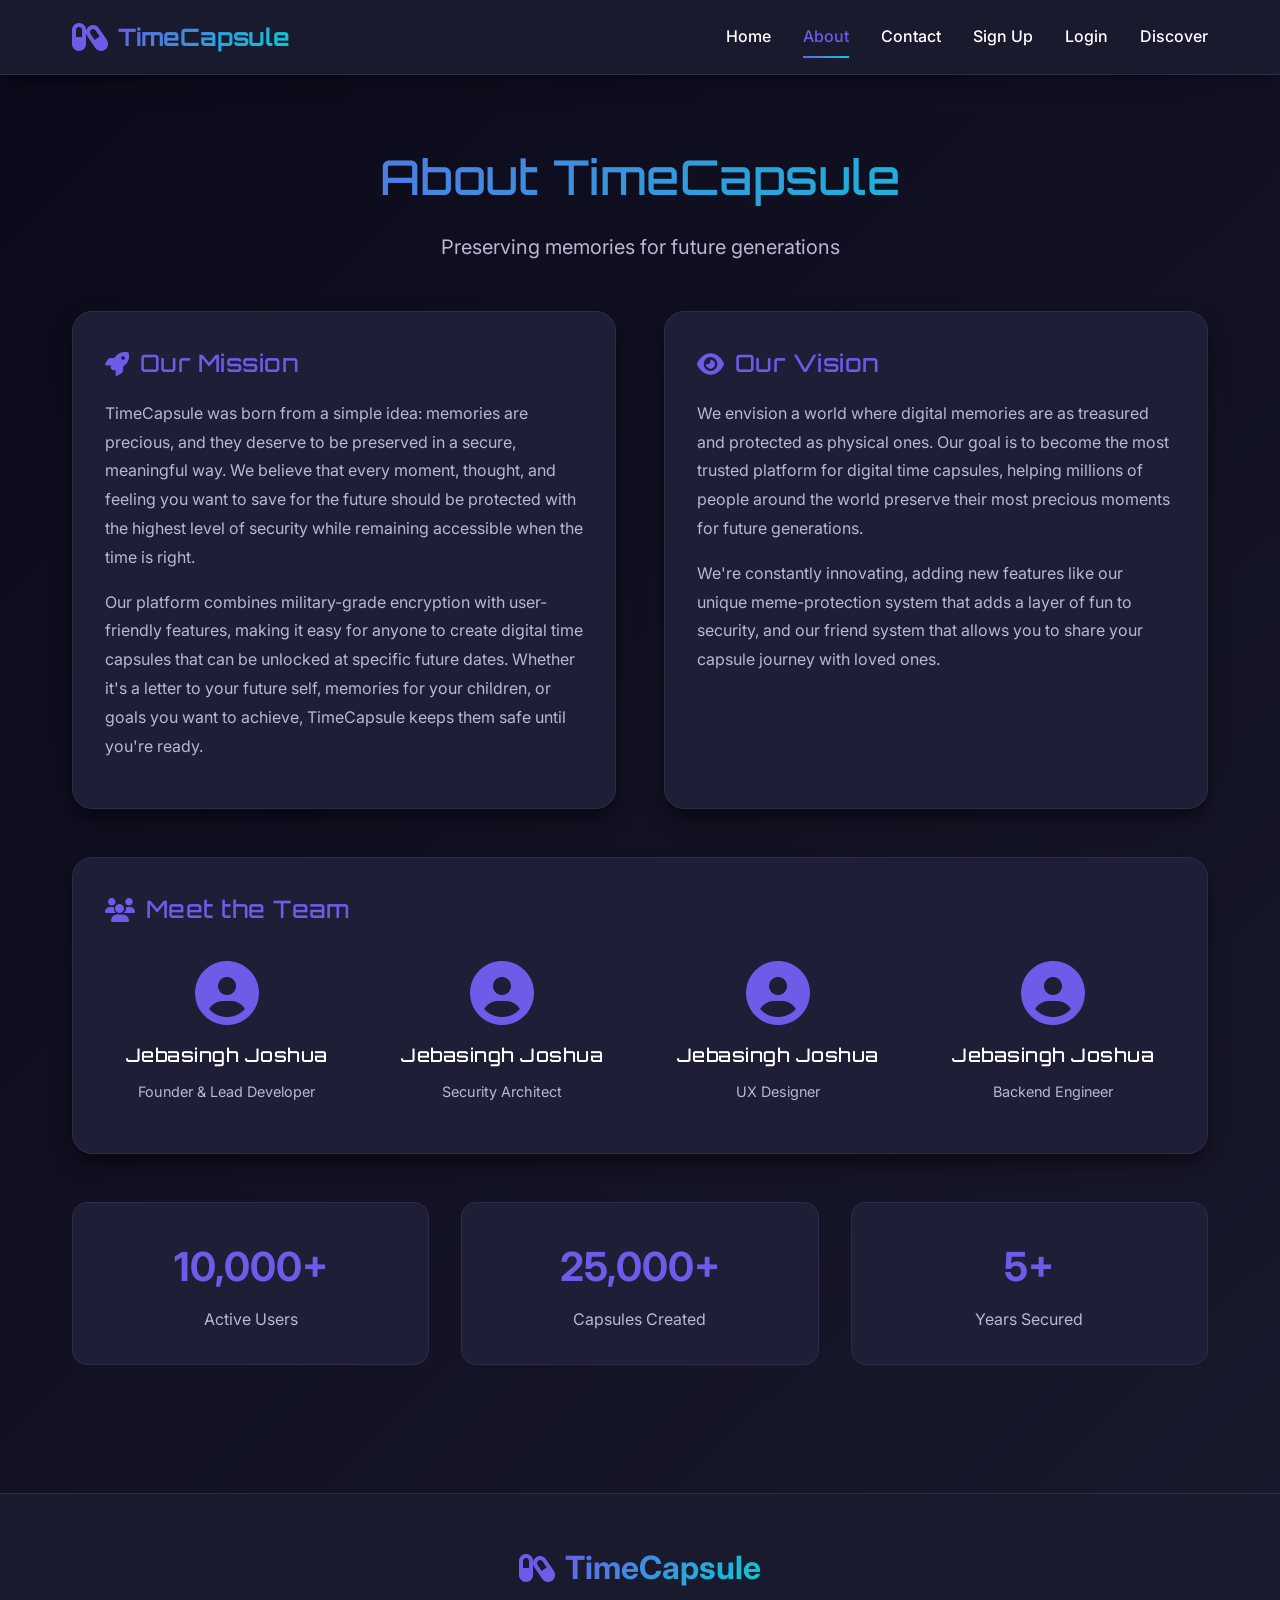
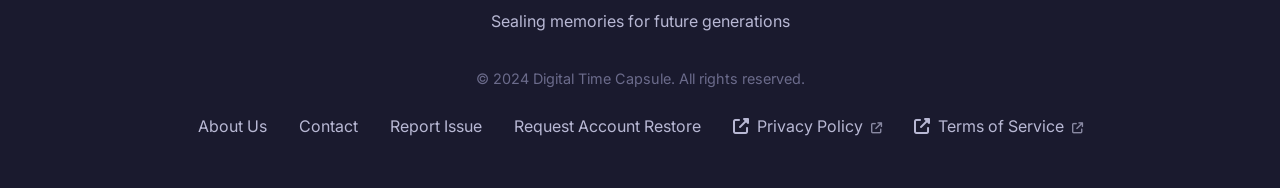
==== commit f4e286e6: "Removed light-theme and also made Admin panel, Investigate panel and Profile panel not showing up is" ====
--- a/public/about.html
+++ b/public/about.html
@@ -20,9 +20,6 @@
                     <span>TimeCapsule</span>
                 </div>
                 <div class="nav-links">
-                    <button id="dark-mode-toggle" class="nav-link theme-toggle-icon">
-                        <i class="fas fa-moon"></i>
-                    </button>
                     <a href="landingpage.html" 
                     onclick="event.preventDefault(); navigateWithLoading('landingpage.html', 'Going to home');" 
                     class="nav-link">Home</a>
--- a/css/styles.css
+++ b/css/styles.css
@@ -1,6572 +1,31 @@
-/* styles.css - Complete with Light Theme Support */
+/* main.css - Main import file for all styles */
 
-/* ==================== 1. CSS Variables ==================== */
-:root {
-    /* Dark Mode (Default) */
-    --dark-bg-primary: #0a0a1a;
-    --dark-bg-secondary: #1a1a2e;
-    --dark-bg-tertiary: #252542;
-    --dark-text-primary: #ffffff;
-    --dark-text-secondary: #b8b8d4;
-    --dark-text-muted: #6b6b8b;
-    --dark-accent-primary: #6c5ce7;
-    --dark-accent-secondary: #00d2d3;
-    --dark-accent-danger: #ff6b6b;
-    --dark-accent-success: #1dd1a1;
-    --dark-accent-warning: #feca57;
-    --dark-border: #2d2d4a;
-    --dark-card-bg: #1e1e36;
-    --dark-hover: #2a2a45;
-    --dark-shadow: rgba(0, 0, 0, 0.5);
-    --dark-glow: rgba(108, 92, 231, 0.3);
-}
-
-.light-theme {
-    /* Light Mode - Optimized for readability */
-    --dark-bg-primary: #f8faff;
-    --dark-bg-secondary: #ffffff;
-    --dark-bg-tertiary: #f0f3fd;
-    --dark-text-primary: #1e293b;
-    --dark-text-secondary: #334155;
-    --dark-text-muted: #64748b;
-    --dark-accent-primary: #6c5ce7;
-    --dark-accent-secondary: #0ba5be;
-    --dark-accent-danger: #dc2626;
-    --dark-accent-success: #059669;
-    --dark-accent-warning: #d97706;
-    --dark-border: #e2e8f0;
-    --dark-card-bg: #ffffff;
-    --dark-hover: #f1f5f9;
-    --dark-shadow: rgba(0, 0, 0, 0.08);
-    --dark-glow: rgba(108, 92, 231, 0.15);
-}
-
-/* ==================== 2. Global Styles ==================== */
-* {
-    margin: 0;
-    padding: 0;
-    box-sizing: border-box;
-    transition: background-color 0.3s ease, color 0.3s ease, border-color 0.3s ease, box-shadow 0.3s ease;
-}
-
-body {
-    font-family: 'Inter', sans-serif;
-    background: linear-gradient(135deg, var(--dark-bg-primary), var(--dark-bg-secondary));
-    color: var(--dark-text-primary);
-    min-height: 100vh;
-    line-height: 1.6;
-    overflow-x: hidden;
-}
-
-h1, h2, h3, h4, h5, h6 {
-    font-family: 'Orbitron', sans-serif;
-    font-weight: 500;
-    letter-spacing: 0.5px;
-}
-
-html {
-    scroll-behavior: smooth;
-}
-
-/* ==================== 3. Header & Navigation ==================== */
-.header {
-    background: var(--dark-bg-secondary);
-    border-bottom: 1px solid var(--dark-border);
-    position: sticky;
-    top: 0;
-    z-index: 1000;
-    backdrop-filter: blur(10px);
-    box-shadow: 0 2px 20px var(--dark-shadow);
-}
-
-.light-theme .header {
-    background: rgba(255, 255, 255, 0.9);
-    border-bottom-color: #e2e8f0;
-}
-
-.nav-container {
-    max-width: 1200px;
-    margin: 0 auto;
-    padding: 1rem 2rem;
-    display: flex;
-    justify-content: space-between;
-    align-items: center;
-}
-
-.logo {
-    display: flex;
-    align-items: center;
-    gap: 10px;
-    font-size: 1.5rem;
-    font-weight: 700;
-    font-family: 'Orbitron', sans-serif;
-}
-
-.logo i {
-    color: var(--dark-accent-primary);
-    font-size: 2rem;
-    animation: pulse 2s infinite;
-}
-
-.logo span {
-    background: linear-gradient(135deg, var(--dark-accent-primary), var(--dark-accent-secondary));
-    -webkit-background-clip: text;
-    -webkit-text-fill-color: transparent;
-    background-clip: text;
-}
-
-/* Navigation Links */
-.nav-links {
-    display: flex;
-    gap: 2rem;
-    align-items: center;
-}
-
-.nav-link {
-    color: var(--dark-text-primary);
-    text-decoration: none;
-    font-weight: 500;
-    position: relative;
-    padding: 0.5rem 0;
-    background: none !important;
-    border: none !important;
-    cursor: pointer;
-    font-size: 1rem;
-    font-family: 'Inter', sans-serif;
-}
-
-.nav-link::after {
-    content: '';
-    position: absolute;
-    bottom: 0;
-    left: 0;
-    width: 0;
-    height: 2px;
-    background: linear-gradient(135deg, var(--dark-accent-primary), var(--dark-accent-secondary));
-    transition: width 0.3s ease;
-}
-
-.nav-link:hover::after {
-    width: 100%;
-}
-
-.nav-link:hover {
-    color: var(--dark-accent-primary);
-}
-
-.nav-link.active {
-    color: var(--dark-accent-primary);
-}
-
-.nav-link.active::after {
-    width: 100%;
-}
-
-/* Theme Toggle Icon */
-#dark-mode-toggle {
-    all: unset;
-    display: flex;
-    align-items: center;
-    justify-content: center;
-    cursor: pointer;
-    position: relative;
-    color: var(--dark-text-primary);
-    font-size: 1.2rem;
-    padding: 0.5rem 0;
-    background: none !important;
-    border: none !important;
-}
-
-#dark-mode-toggle i {
-    font-size: 1.2rem;
-    transition: transform 0.3s ease;
-}
-
-#dark-mode-toggle:hover {
-    color: var(--dark-accent-primary);
-}
-
-#dark-mode-toggle:hover i {
-    transform: rotate(15deg);
-}
-
-#dark-mode-toggle::after {
-    content: '';
-    position: absolute;
-    bottom: 0;
-    left: 0;
-    width: 0;
-    height: 2px;
-    background: linear-gradient(135deg, var(--dark-accent-primary), var(--dark-accent-secondary));
-    transition: width 0.3s ease;
-}
-
-#dark-mode-toggle:hover::after {
-    width: 100%;
-}
-
-/* Theme Toggle Button (Alternative) */
-.theme-toggle {
-    background: linear-gradient(135deg, var(--dark-accent-primary), var(--dark-accent-secondary));
-    border: none;
-    color: white;
-    font-size: 1rem;
-    cursor: pointer;
-    padding: 0.7rem 1.5rem;
-    border-radius: 30px;
-    transition: all 0.3s ease;
-    display: flex;
-    align-items: center;
-    gap: 8px;
-    box-shadow: 0 4px 10px var(--dark-glow);
-    font-weight: 600;
-}
-
-.theme-toggle i {
-    font-size: 1.2rem;
-}
-
-.theme-toggle:hover {
-    transform: translateY(-2px);
-    box-shadow: 0 6px 15px var(--dark-glow);
-}
-
-.light-theme .theme-toggle {
-    background: linear-gradient(135deg, #6c5ce7, #0ba5be);
-    color: white;
-}
-
-/* Admin Button in Nav */
-.admin-btn {
-    background: linear-gradient(135deg, #feca57, #ff9f43);
-    color: var(--dark-text-primary);
-    border: none;
-    padding: 0.5rem 1.2rem;
-    border-radius: 25px;
-    font-size: 1rem;
-    cursor: pointer;
-    display: flex;
-    align-items: center;
-    gap: 8px;
-    transition: all 0.3s ease;
-    font-weight: 600;
-}
-
-.light-theme .admin-btn {
-    color: #1e293b;
-}
-
-.admin-btn:hover {
-    transform: translateY(-2px);
-    box-shadow: 0 5px 15px rgba(254, 202, 87, 0.3);
-}
-
-.admin-btn i {
-    color: white;
-}
-
-/* Notification Badge */
-.notification-badge {
-    position: relative;
-    cursor: pointer;
-    padding: 0.5rem;
-    color: var(--dark-text-primary);
-    font-size: 1.2rem;
-    transition: color 0.3s ease;
-}
-
-.notification-badge:hover {
-    color: var(--dark-accent-primary);
-}
-
-.notification-count {
-    position: absolute;
-    top: -5px;
-    right: -5px;
-    background: #ff6b6b;
-    color: white;
-    font-size: 0.7rem;
-    font-weight: bold;
-    padding: 0.2rem 0.4rem;
-    border-radius: 10px;
-    min-width: 18px;
-    text-align: center;
-    transform: translate(25%, -25%);
-}
-
-/* ==================== 4. Hero Section ==================== */
-.hero-section {
-    min-height: 90vh;
-    display: flex;
-    align-items: center;
-    justify-content: center;
-    text-align: center;
-    position: relative;
-    overflow: hidden;
-}
-
-.hero-section::before {
-    content: '';
-    position: absolute;
-    top: -50%;
-    right: -50%;
-    width: 200%;
-    height: 200%;
-    background: radial-gradient(circle, var(--dark-accent-primary) 0%, transparent 70%);
-    opacity: 0.1;
-    animation: rotate 20s linear infinite;
-}
-
-.hero-content {
-    max-width: 800px;
-    padding: 2rem;
-    z-index: 1;
-}
-
-.hero-title {
-    font-size: 4rem;
-    margin-bottom: 1.5rem;
-    line-height: 1.2;
-}
-
-.light-theme .hero-title {
-    color: #1e293b;
-}
-
-.gradient-text {
-    background: linear-gradient(135deg, var(--dark-accent-primary), var(--dark-accent-secondary));
-    -webkit-background-clip: text;
-    -webkit-text-fill-color: transparent;
-    background-clip: text;
-}
-
-.hero-description {
-    font-size: 1.25rem;
-    color: var(--dark-text-secondary);
-    margin-bottom: 2rem;
-    max-width: 600px;
-    margin-left: auto;
-    margin-right: auto;
-}
-
-.light-theme .hero-description {
-    color: #475569;
-}
-
-.cta-button {
-    display: inline-flex;
-    align-items: center;
-    gap: 10px;
-    background: linear-gradient(135deg, var(--dark-accent-primary), var(--dark-accent-secondary));
-    color: white;
-    text-decoration: none;
-    padding: 1rem 2.5rem;
-    border-radius: 50px;
-    font-weight: 600;
-    font-size: 1.1rem;
-    transition: all 0.3s ease;
-    border: none;
-    cursor: pointer;
-    position: relative;
-    overflow: hidden;
-}
-
-.cta-button::before {
-    content: '';
-    position: absolute;
-    top: 0;
-    left: -100%;
-    width: 100%;
-    height: 100%;
-    background: linear-gradient(90deg, transparent, rgba(255,255,255,0.2), transparent);
-    transition: left 0.5s ease;
-}
-
-.cta-button:hover {
-    transform: translateY(-3px);
-    box-shadow: 0 10px 30px var(--dark-glow);
-}
-
-.cta-button:hover::before {
-    left: 100%;
-}
-
-.cta-button i {
-    font-size: 1.2rem;
-    animation: shake 2s infinite;
-}
-
-/* ==================== 5. How It Works Section ==================== */
-.how-it-works {
-    padding: 6rem 2rem;
-    background: linear-gradient(135deg, var(--dark-bg-secondary), var(--dark-bg-tertiary));
-    position: relative;
-    overflow: hidden;
-}
-
-.light-theme .how-it-works {
-    background: linear-gradient(135deg, #ffffff, #f8faff);
-}
-
-.how-it-works::before {
-    content: '';
-    position: absolute;
-    top: 0;
-    left: 0;
-    right: 0;
-    bottom: 0;
-    background: radial-gradient(circle at 20% 50%, var(--dark-accent-primary) 0%, transparent 50%);
-    opacity: 0.1;
-    pointer-events: none;
-}
-
-.how-it-works .section-header {
-    margin-bottom: 5rem;
-}
-
-.how-it-works .section-title {
-    font-size: 4rem;
-    background: linear-gradient(135deg, var(--dark-accent-primary), var(--dark-accent-secondary), #ff6b6b);
-    -webkit-background-clip: text;
-    -webkit-text-fill-color: transparent;
-    background-clip: text;
-    text-shadow: 0 0 30px var(--dark-glow);
-    position: relative;
-    display: inline-block;
-    padding: 0 2rem;
-}
-
-.how-it-works .section-title::before {
-    content: '✨';
-    position: absolute;
-    left: -20px;
-    top: 50%;
-    transform: translateY(-50%);
-    font-size: 3rem;
-    animation: float 3s ease-in-out infinite;
-}
-
-.how-it-works .section-title::after {
-    content: '⏳';
-    position: absolute;
-    right: -20px;
-    top: 50%;
-    transform: translateY(-50%);
-    font-size: 3rem;
-    animation: float 3s ease-in-out infinite 1.5s;
-}
-
-.steps-container {
-    max-width: 1400px;
-    margin: 0 auto;
-    display: grid;
-    grid-template-columns: repeat(auto-fit, minmax(350px, 1fr));
-    gap: 3rem;
-    padding: 2rem;
-    position: relative;
-    z-index: 1;
-}
-
-.step {
-    background: var(--dark-card-bg);
-    padding: 3rem 2rem;
-    border-radius: 50px;
-    text-align: center;
-    position: relative;
-    transition: all 0.5s cubic-bezier(0.175, 0.885, 0.32, 1.275);
-    border: 2px solid transparent;
-    backdrop-filter: blur(10px);
-    box-shadow: 0 20px 40px var(--dark-shadow);
-    transform-style: preserve-3d;
-    perspective: 1000px;
-}
-
-.light-theme .step {
-    background: #ffffff;
-    border-color: #e2e8f0;
-    box-shadow: 0 10px 15px -3px rgba(0, 0, 0, 0.1);
-}
-
-.step:nth-child(1) {
-    background: linear-gradient(145deg, var(--dark-card-bg), #2a1b3d);
-    border-color: #ff6b6b;
-}
-
-.step:nth-child(2) {
-    background: linear-gradient(145deg, var(--dark-card-bg), #1d3b3b);
-    border-color: #00d2d3;
-}
-
-.step:nth-child(3) {
-    background: linear-gradient(145deg, var(--dark-card-bg), #2d2d4a);
-    border-color: #6c5ce7;
-}
-
-.step:nth-child(4) {
-    background: linear-gradient(145deg, var(--dark-card-bg), #3d2d2d);
-    border-color: #feca57;
-}
-
-.step:nth-child(5) {
-    background: linear-gradient(145deg, var(--dark-card-bg), #1d3d2d);
-    border-color: #1dd1a1;
-}
-
-.light-theme .step:nth-child(1) {
-    background: linear-gradient(145deg, #ffffff, #fef2f2);
-    border-color: #dc2626;
-}
-
-.light-theme .step:nth-child(2) {
-    background: linear-gradient(145deg, #ffffff, #f0f9ff);
-    border-color: #0ba5be;
-}
-
-.light-theme .step:nth-child(3) {
-    background: linear-gradient(145deg, #ffffff, #f5f3ff);
-    border-color: #6c5ce7;
-}
-
-.light-theme .step:nth-child(4) {
-    background: linear-gradient(145deg, #ffffff, #fffbeb);
-    border-color: #d97706;
-}
-
-.light-theme .step:nth-child(5) {
-    background: linear-gradient(145deg, #ffffff, #f0fdf4);
-    border-color: #059669;
-}
-
-.step:hover {
-    transform: translateY(-20px) rotateX(5deg) rotateY(5deg);
-    box-shadow: 30px 30px 60px var(--dark-shadow);
-    border-color: var(--dark-accent-primary);
-}
-
-.step-number {
-    position: absolute;
-    top: -25px;
-    left: 50%;
-    transform: translateX(-50%);
-    width: 60px;
-    height: 60px;
-    background: linear-gradient(135deg, var(--dark-accent-primary), var(--dark-accent-secondary));
-    color: white;
-    border-radius: 50%;
-    display: flex;
-    align-items: center;
-    justify-content: center;
-    font-weight: 800;
-    font-size: 2rem;
-    box-shadow: 0 10px 20px var(--dark-glow);
-    border: 3px solid white;
-    z-index: 2;
-}
-
-.light-theme .step-number {
-    border-color: #ffffff;
-}
-
-.step-icon {
-    margin: 2rem 0;
-    font-size: 5rem;
-    background: linear-gradient(135deg, var(--dark-accent-primary), var(--dark-accent-secondary));
-    -webkit-background-clip: text;
-    -webkit-text-fill-color: transparent;
-    background-clip: text;
-    filter: drop-shadow(0 0 20px var(--dark-glow));
-}
-
-.step-title {
-    font-size: 2.5rem;
-    margin-bottom: 1.5rem;
-    color: var(--dark-text-primary);
-    font-weight: 700;
-    text-transform: uppercase;
-    letter-spacing: 2px;
-}
-
-.light-theme .step-title {
-    color: #1e293b;
-}
-
-.step-description {
-    color: var(--dark-text-secondary);
-    font-size: 1.2rem;
-    line-height: 1.8;
-    max-width: 300px;
-    margin: 0 auto;
-}
-
-.light-theme .step-description {
-    color: #475569;
-}
-
-/* ==================== 6. Features Section ==================== */
-.features {
-    padding: 6rem 2rem;
-    background: linear-gradient(135deg, var(--dark-bg-primary), #1f1f3a);
-    position: relative;
-    overflow: hidden;
-}
-
-.light-theme .features {
-    background: linear-gradient(135deg, #f8faff, #ffffff);
-}
-
-.features::before {
-    content: '';
-    position: absolute;
-    bottom: 0;
-    right: 0;
-    width: 100%;
-    height: 100%;
-    background: radial-gradient(circle at 80% 80%, var(--dark-accent-secondary) 0%, transparent 50%);
-    opacity: 0.1;
-    pointer-events: none;
-}
-
-.features .section-header {
-    margin-bottom: 5rem;
-}
-
-.features .section-title {
-    font-size: 4rem;
-    background: linear-gradient(135deg, #ff6b6b, #feca57, #6c5ce7);
-    -webkit-background-clip: text;
-    -webkit-text-fill-color: transparent;
-    background-clip: text;
-    text-shadow: 0 0 30px rgba(255, 107, 107, 0.3);
-    position: relative;
-    display: inline-block;
-}
-
-.features .section-title::before {
-    content: '⚡';
-    position: absolute;
-    left: -40px;
-    top: 50%;
-    transform: translateY(-50%);
-    font-size: 3rem;
-    animation: lightning 2s infinite;
-}
-
-.features .section-title::after {
-    content: '💫';
-    position: absolute;
-    right: -40px;
-    top: 50%;
-    transform: translateY(-50%);
-    font-size: 3rem;
-    animation: spin 4s linear infinite;
-}
-
-.features .section-subtitle {
-    font-size: 1.8rem;
-    color: var(--dark-accent-warning);
-    margin-top: 1rem;
-    font-family: 'Orbitron', sans-serif;
-    text-transform: uppercase;
-    letter-spacing: 3px;
-}
-
-.light-theme .features .section-subtitle {
-    color: #d97706;
-}
-
-.features-grid {
-    max-width: 1400px;
-    margin: 0 auto;
-    display: grid;
-    grid-template-columns: repeat(auto-fit, minmax(400px, 1fr));
-    gap: 2.5rem;
-    padding: 2rem;
-    position: relative;
-    z-index: 1;
-}
-
-.feature-card {
-    background: rgba(30, 30, 54, 0.7);
-    backdrop-filter: blur(10px);
-    padding: 3rem;
-    border-radius: 40px;
-    transition: all 0.5s cubic-bezier(0.175, 0.885, 0.32, 1.275);
-    border: 2px solid transparent;
-    position: relative;
-    overflow: hidden;
-    box-shadow: 0 20px 40px var(--dark-shadow);
-}
-
-.light-theme .feature-card {
-    background: #ffffff;
-    border-color: #e2e8f0;
-    box-shadow: 0 10px 15px -3px rgba(0, 0, 0, 0.1);
-}
-
-.feature-card::before {
-    content: '';
-    position: absolute;
-    top: -50%;
-    left: -50%;
-    width: 200%;
-    height: 200%;
-    background: radial-gradient(circle, var(--dark-accent-primary) 0%, transparent 70%);
-    opacity: 0;
-    transition: opacity 0.5s ease;
-    pointer-events: none;
-}
-
-.feature-card:hover::before {
-    opacity: 0.15;
-}
-
-.feature-card:hover {
-    transform: translateY(-15px) scale(1.02);
-    box-shadow: 0 30px 60px var(--dark-shadow);
-    border-color: var(--dark-accent-primary);
-}
-
-.feature-card:nth-child(odd) {
-    border-radius: 60px 20px 60px 20px;
-}
-
-.feature-card:nth-child(even) {
-    border-radius: 20px 60px 20px 60px;
-}
-
-.feature-card:nth-child(3n) {
-    background: linear-gradient(145deg, #1e1e36, #2d1f3a);
-}
-
-.feature-card:nth-child(3n+1) {
-    background: linear-gradient(145deg, #1e1e36, #1f3a3a);
-}
-
-.feature-card:nth-child(3n+2) {
-    background: linear-gradient(145deg, #1e1e36, #3a1f3a);
-}
-
-.light-theme .feature-card:nth-child(3n) {
-    background: linear-gradient(145deg, #ffffff, #faf5ff);
-}
-
-.light-theme .feature-card:nth-child(3n+1) {
-    background: linear-gradient(145deg, #ffffff, #f0f9ff);
-}
-
-.light-theme .feature-card:nth-child(3n+2) {
-    background: linear-gradient(145deg, #ffffff, #fdf2f8);
-}
-
-.feature-icon {
-    font-size: 4rem;
-    margin-bottom: 2rem;
-    background: linear-gradient(135deg, var(--dark-accent-primary), var(--dark-accent-secondary), #ff6b6b);
-    -webkit-background-clip: text;
-    -webkit-text-fill-color: transparent;
-    background-clip: text;
-    filter: drop-shadow(0 0 30px rgba(108, 92, 231, 0.5));
-    transform-origin: center;
-    transition: transform 0.3s ease;
-}
-
-.feature-card:hover .feature-icon {
-    transform: scale(1.1) rotate(5deg);
-}
-
-.feature-title {
-    font-size: 2.2rem;
-    margin-bottom: 1.5rem;
-    color: var(--dark-text-primary);
-    font-weight: 700;
-    letter-spacing: 1px;
-    position: relative;
-    display: inline-block;
-}
-
-.light-theme .feature-title {
-    color: #1e293b;
-}
-
-.feature-title::after {
-    content: '';
-    position: absolute;
-    bottom: -10px;
-    left: 0;
-    width: 60px;
-    height: 4px;
-    background: linear-gradient(135deg, var(--dark-accent-primary), var(--dark-accent-secondary));
-    border-radius: 2px;
-    transition: width 0.3s ease;
-}
-
-.feature-card:hover .feature-title::after {
-    width: 100%;
-}
-
-.feature-description {
-    color: var(--dark-text-secondary);
-    font-size: 1.2rem;
-    line-height: 1.8;
-    margin-bottom: 2rem;
-}
-
-.light-theme .feature-description {
-    color: #475569;
-}
-
-.feature-highlight {
-    display: inline-block;
-    background: linear-gradient(135deg, var(--dark-accent-primary), var(--dark-accent-secondary));
-    color: white;
-    padding: 0.5rem 1.5rem;
-    border-radius: 30px;
-    font-size: 1.1rem;
-    font-weight: 600;
-    margin-top: 1rem;
-    box-shadow: 0 5px 15px var(--dark-glow);
-}
-
-.feature-card p {
-    margin-bottom: 1rem;
-    position: relative;
-    padding-left: 1.5rem;
-}
-
-.feature-card p::before {
-    content: '→';
-    position: absolute;
-    left: 0;
-    color: var(--dark-accent-primary);
-    font-weight: bold;
-}
-
-.feature-card:has(.fa-clock) { border-color: #ff6b6b; }
-.feature-card:has(.fa-user-shield) { border-color: #00d2d3; }
-.feature-card:has(.fa-lock) { border-color: #6c5ce7; }
-.feature-card:has(.fa-grin-squint-tears) { border-color: #feca57; }
-.feature-card:has(.fa-cloud) { border-color: #1dd1a1; }
-.feature-card:has(.fa-history) { border-color: #ff9f43; }
-.feature-card:has(.fa-star) { border-color: #f368e0; }
-.feature-card:has(.fa-chart-bar) { border-color: #10ac84; }
-
-/* ==================== 7. Auth Pages ==================== */
-.auth-page {
-    background: linear-gradient(135deg, var(--dark-bg-primary), var(--dark-bg-secondary));
-    min-height: 100vh;
-}
-
-.light-theme .auth-page {
-    background: linear-gradient(135deg, #f8faff, #ffffff);
-}
-
-.auth-main {
-    display: flex;
-    align-items: center;
-    justify-content: center;
-    min-height: calc(100vh - 80px);
-    padding: 2rem;
-}
-
-.auth-container {
-    max-width: 450px;
-    width: 100%;
-}
-
-.auth-container fieldset {
-    border: none;
-    background: var(--dark-card-bg);
-    padding: 3rem;
-    border-radius: 30px;
-    box-shadow: 0 20px 40px var(--dark-shadow);
-    border: 1px solid var(--dark-border);
-    backdrop-filter: blur(10px);
-}
-
-.light-theme .auth-container fieldset {
-    background: #ffffff;
-    border-color: #e2e8f0;
-    box-shadow: 0 20px 25px -5px rgba(0, 0, 0, 0.1);
-}
-
-.auth-container h3 {
-    font-size: 2rem;
-    margin-bottom: 2rem;
-    text-align: center;
-    background: linear-gradient(135deg, var(--dark-accent-primary), var(--dark-accent-secondary));
-    -webkit-background-clip: text;
-    -webkit-text-fill-color: transparent;
-    background-clip: text;
-}
-
-.light-theme .auth-container h3 {
-    color: #6c5ce7;
-    background: none;
-    -webkit-text-fill-color: #6c5ce7;
-}
-
-.auth-container form {
-    display: flex;
-    flex-direction: column;
-    gap: 1rem;
-}
-
-.auth-container label {
-    font-weight: 500;
-    color: var(--dark-text-secondary);
-    font-size: 0.95rem;
-}
-
-.light-theme .auth-container label {
-    color: #475569;
-}
-
-.auth-container input {
-    padding: 1rem;
-    border: 2px solid var(--dark-border);
-    border-radius: 12px;
-    background: var(--dark-bg-primary);
-    color: var(--dark-text-primary);
-    font-size: 1rem;
-    transition: all 0.3s ease;
-}
-
-.light-theme .auth-container input {
-    background: #f8faff;
-    border-color: #e2e8f0;
-    color: #1e293b;
-}
-
-.auth-container input:focus {
-    outline: none;
-    border-color: var(--dark-accent-primary);
-    box-shadow: 0 0 0 4px var(--dark-glow);
-}
-
-.light-theme .auth-container input:focus {
-    box-shadow: 0 0 0 4px rgba(108, 92, 231, 0.15);
-}
-
-.auth-container input::placeholder {
-    color: var(--dark-text-muted);
-}
-
-.light-theme .auth-container input::placeholder {
-    color: #94a3b8;
-}
-
-.auth-container button {
-    padding: 1rem;
-    background: linear-gradient(135deg, var(--dark-accent-primary), var(--dark-accent-secondary));
-    color: white;
-    border: none;
-    border-radius: 12px;
-    font-size: 1.1rem;
-    font-weight: 600;
-    cursor: pointer;
-    transition: all 0.3s ease;
-    margin-top: 1rem;
-}
-
-.auth-container button:hover {
-    transform: translateY(-2px);
-    box-shadow: 0 10px 20px var(--dark-glow);
-}
-
-button:disabled {
-    opacity: 0.5;
-    cursor: not-allowed;
-    pointer-events: none;
-}
-
-.auth-links {
-    display: flex;
-    justify-content: center;
-    align-items: center;
-    gap: 10px;
-    margin-top: 1rem;
-    color: var(--dark-text-secondary);
-}
-
-.light-theme .auth-links {
-    color: #64748b;
-}
-
-.auth-links a {
-    color: var(--dark-accent-primary);
-    text-decoration: none;
-    font-weight: 600;
-    transition: color 0.3s ease;
-}
-
-.auth-links a:hover {
-    color: var(--dark-accent-secondary);
-    text-decoration: underline;
-}
-
-#error {
-    color: var(--dark-accent-danger);
-    font-size: 0.9rem;
-    text-align: center;
-    min-height: 20px;
-}
-
-/* Checkbox container */
-.checkbox-container {
-    display: flex;
-    align-items: center;
-    gap: 8px;
-    margin: 15px 0;
-    padding: 10px;
-    background: var(--dark-bg-primary);
-    border-radius: 8px;
-    border: 1px solid var(--dark-border);
-}
-
-.checkbox-container input[type="checkbox"] {
-    width: 18px;
-    height: 18px;
-    cursor: pointer;
-    accent-color: var(--dark-accent-primary);
-}
-
-.checkbox-container label {
-    cursor: pointer;
-    user-select: none;
-}
-
-/* ==================== 8. Homepage/Dashboard ==================== */
-.homepage {
-    background: var(--dark-bg-primary);
-}
-
-.homepage-main {
-    max-width: 1200px;
-    margin: 0 auto;
-    padding: 2rem;
-}
-
-/* Stats Dashboard */
-.stats-dashboard {
-    background: var(--dark-card-bg);
-    padding: 2rem;
-    border-radius: 20px;
-    margin-bottom: 2rem;
-    border: 1px solid var(--dark-border);
-}
-
-.light-theme .stats-dashboard {
-    background: #ffffff;
-    border-color: #e2e8f0;
-}
-
-.stats-dashboard h2 {
-    display: flex;
-    align-items: center;
-    gap: 10px;
-    margin-bottom: 2rem;
-    color: var(--dark-text-primary);
-}
-
-.light-theme .stats-dashboard h2 {
-    color: #1e293b;
-}
-
-.stats-dashboard h2 i {
-    color: var(--dark-accent-primary);
-}
-
-.stats-grid {
-    display: grid;
-    grid-template-columns: repeat(auto-fit, minmax(200px, 1fr));
-    gap: 1.5rem;
-}
-
-.stat-card {
-    background: var(--dark-bg-primary);
-    padding: 1.5rem;
-    border-radius: 15px;
-    display: flex;
-    align-items: center;
-    gap: 1rem;
-    border: 1px solid var(--dark-border);
-    transition: all 0.3s ease;
-}
-
-.light-theme .stat-card {
-    background: #f8faff;
-    border-color: #e2e8f0;
-}
-
-.stat-card:hover {
-    transform: translateY(-5px);
-    border-color: var(--dark-accent-primary);
-    box-shadow: 0 10px 20px var(--dark-shadow);
-}
-
-.stat-card i {
-    font-size: 2.5rem;
-    color: var(--dark-accent-primary);
-}
-
-.stat-info {
-    display: flex;
-    flex-direction: column;
-}
-
-.stat-value {
-    font-size: 2rem;
-    font-weight: 700;
-    color: var(--dark-text-primary);
-}
-
-.light-theme .stat-value {
-    color: #1e293b;
-}
-
-.stat-label {
-    color: var(--dark-text-secondary);
-    font-size: 0.9rem;
-}
-
-.light-theme .stat-label {
-    color: #64748b;
-}
-
-/* Create Capsule Form */
-.create-capsule {
-    background: var(--dark-card-bg);
-    padding: 2rem;
-    border-radius: 20px;
-    margin-bottom: 2rem;
-    border: 1px solid var(--dark-border);
-}
-
-.light-theme .create-capsule {
-    background: #ffffff;
-    border-color: #e2e8f0;
-}
-
-.create-capsule h2 {
-    display: flex;
-    align-items: center;
-    gap: 10px;
-    margin-bottom: 2rem;
-    color: var(--dark-text-primary);
-}
-
-.light-theme .create-capsule h2 {
-    color: #1e293b;
-}
-
-.create-capsule h2 i {
-    color: var(--dark-accent-primary);
-}
-
-#capsule-form {
-    display: flex;
-    flex-direction: column;
-    gap: 1.5rem;
-}
-
-.form-group {
-    display: flex;
-    flex-direction: column;
-    gap: 0.5rem;
-}
-
-.form-group label {
-    font-weight: 500;
-    color: var(--dark-text-secondary);
-}
-
-.light-theme .form-group label {
-    color: #475569;
-}
-
-.form-group input,
-.form-group textarea,
-.form-group select {
-    padding: 0.75rem 1rem;
-    border: 2px solid var(--dark-border);
-    border-radius: 10px;
-    background: var(--dark-bg-primary);
-    color: var(--dark-text-primary);
-    font-size: 1rem;
-    transition: all 0.3s ease;
-}
-
-.light-theme .form-group input,
-.light-theme .form-group textarea,
-.light-theme .form-group select {
-    background: #ffffff;
-    border-color: #e2e8f0;
-    color: #1e293b;
-}
-
-.form-group input:focus,
-.form-group textarea:focus,
-.form-group select:focus {
-    outline: none;
-    border-color: var(--dark-accent-primary);
-    box-shadow: 0 0 0 4px var(--dark-glow);
-}
-
-.light-theme .form-group input:focus,
-.light-theme .form-group textarea:focus,
-.light-theme .form-group select:focus {
-    box-shadow: 0 0 0 4px rgba(108, 92, 231, 0.15);
-}
-
-.form-group input::placeholder,
-.form-group textarea::placeholder {
-    color: var(--dark-text-muted);
-}
-
-.light-theme .form-group input::placeholder,
-.light-theme .form-group textarea::placeholder {
-    color: #94a3b8;
-}
-
-.form-row {
-    display: grid;
-    grid-template-columns: 1fr 1fr;
-    gap: 1rem;
-}
-
-.btn-primary {
-    padding: 1rem;
-    background: linear-gradient(135deg, var(--dark-accent-primary), var(--dark-accent-secondary));
-    color: white;
-    border: none;
-    border-radius: 10px;
-    font-size: 1.1rem;
-    font-weight: 600;
-    cursor: pointer;
-    transition: all 0.3s ease;
-    display: flex;
-    align-items: center;
-    justify-content: center;
-    gap: 10px;
-}
-
-.btn-primary:hover {
-    transform: translateY(-2px);
-    box-shadow: 0 10px 20px var(--dark-glow);
-}
-
-.btn-secondary {
-    padding: 0.75rem 1.5rem;
-    background: var(--dark-bg-primary);
-    border: 2px solid var(--dark-border);
-    border-radius: 10px;
-    color: var(--dark-text-primary);
-    font-size: 1rem;
-    cursor: pointer;
-    transition: all 0.3s ease;
-    display: flex;
-    align-items: center;
-    gap: 8px;
-}
-
-.light-theme .btn-secondary {
-    background: #f1f5f9;
-    border-color: #e2e8f0;
-    color: #334155;
-}
-
-.btn-secondary:hover {
-    border-color: var(--dark-accent-primary);
-    background: var(--dark-hover);
-    transform: translateY(-2px);
-}
-
-.light-theme .btn-secondary:hover {
-    background: #e2e8f0;
-    border-color: #cbd5e1;
-}
-
-/* Search and Filter */
-.search-filter {
-    display: flex;
-    gap: 1rem;
-    margin-bottom: 2rem;
-    flex-wrap: wrap;
-}
-
-.search-bar {
-    flex: 1;
-    display: flex;
-    align-items: center;
-    background: var(--dark-card-bg);
-    border: 2px solid var(--dark-border);
-    border-radius: 10px;
-    padding: 0 1rem;
-}
-
-.light-theme .search-bar {
-    background: #ffffff;
-    border-color: #e2e8f0;
-}
-
-.search-bar i {
-    color: var(--dark-text-muted);
-}
-
-.light-theme .search-bar i {
-    color: #94a3b8;
-}
-
-.search-bar input {
-    flex: 1;
-    padding: 0.75rem 1rem;
-    border: none;
-    background: transparent;
-    color: var(--dark-text-primary);
-    font-size: 1rem;
-}
-
-.light-theme .search-bar input {
-    color: #1e293b;
-}
-
-.search-bar input:focus {
-    outline: none;
-}
-
-.search-bar input::placeholder {
-    color: var(--dark-text-muted);
-}
-
-.light-theme .search-bar input::placeholder {
-    color: #94a3b8;
-}
-
-.filter-options {
-    display: flex;
-    gap: 0.5rem;
-    flex-wrap: wrap;
-}
-
-.filter-options select,
-.filter-btn {
-    padding: 0.75rem 1rem;
-    border: 2px solid var(--dark-border);
-    border-radius: 10px;
-    background: var(--dark-card-bg);
-    color: var(--dark-text-primary);
-    cursor: pointer;
-    transition: all 0.3s ease;
-}
-
-.light-theme .filter-options select,
-.light-theme .filter-btn {
-    background: #ffffff;
-    border-color: #e2e8f0;
-    color: #1e293b;
-}
-
-.filter-options select:hover,
-.filter-btn:hover {
-    border-color: var(--dark-accent-primary);
-}
-
-.filter-btn.active {
-    background: var(--dark-accent-primary);
-    color: white;
-    border-color: var(--dark-accent-primary);
-}
-
-/* Capsule Grid */
-.capsule-grid {
-    display: grid;
-    grid-template-columns: repeat(auto-fill, minmax(300px, 1fr));
-    gap: 1.5rem;
-    margin-top: 1rem;
-    margin-bottom: 2rem;
-}
-
-/* Sections */
-.capsules,
-.opened,
-.favorites,
-.activity-log,
-.data-management,
-.archived,
-.unopened-section,
-.opened-section {
-    margin-bottom: 3rem;
-}
-
-.capsules h2,
-.opened h2,
-.favorites h2,
-.activity-log h2,
-.data-management h2,
-.archived h2,
-.unopened-section h2,
-.opened-section h2 {
-    display: flex;
-    align-items: center;
-    gap: 10px;
-    margin-bottom: 1rem;
-    color: var(--dark-text-primary);
-    font-size: 1.5rem;
-}
-
-.light-theme .capsules h2,
-.light-theme .opened h2,
-.light-theme .favorites h2,
-.light-theme .activity-log h2,
-.light-theme .data-management h2,
-.light-theme .archived h2,
-.light-theme .unopened-section h2,
-.light-theme .opened-section h2 {
-    color: #1e293b;
-}
-
-.capsules h2 i,
-.opened h2 i,
-.favorites h2 i,
-.activity-log h2 i,
-.data-management h2 i,
-.archived h2 i,
-.unopened-section h2 i,
-.opened-section h2 i {
-    color: var(--dark-accent-primary);
-}
-
-.unopened-section h2 i { color: #feca57; }
-.opened-section h2 i { color: #1dd1a1; }
-.archived h2 i { color: #6b6b8b; }
-.light-theme .archived h2 i { color: #94a3b8; }
-
-/* Activity Log */
-.activity-log {
-    background: var(--dark-card-bg);
-    padding: 2rem;
-    border-radius: 20px;
-    border: 1px solid var(--dark-border);
-}
-
-.light-theme .activity-log {
-    background: #ffffff;
-    border-color: #e2e8f0;
-}
-
-.activity-list {
-    max-height: 400px;
-    overflow-y: auto;
-    padding-right: 10px;
-}
-
-.activity-list::-webkit-scrollbar {
-    width: 8px;
-}
-
-.activity-list::-webkit-scrollbar-track {
-    background: var(--dark-bg-primary);
-    border-radius: 10px;
-}
-
-.light-theme .activity-list::-webkit-scrollbar-track {
-    background: #f1f5f9;
-}
-
-.activity-list::-webkit-scrollbar-thumb {
-    background: var(--dark-accent-primary);
-    border-radius: 10px;
-}
-
-.light-theme .activity-list::-webkit-scrollbar-thumb {
-    background: #94a3b8;
-}
-
-.activity-list::-webkit-scrollbar-thumb:hover {
-    background: var(--dark-accent-secondary);
-}
-
-.light-theme .activity-list::-webkit-scrollbar-thumb:hover {
-    background: #64748b;
-}
-
-/* Data Management */
-.data-management {
-    background: var(--dark-card-bg);
-    padding: 2rem;
-    border-radius: 20px;
-    border: 1px solid var(--dark-border);
-}
-
-.light-theme .data-management {
-    background: #ffffff;
-    border-color: #e2e8f0;
-}
-
-.data-buttons {
-    display: flex;
-    gap: 1rem;
-    flex-wrap: wrap;
-}
-
-/* Archive Section */
-.archive-controls {
-    display: flex;
-    gap: 10px;
-    margin-bottom: 15px;
-}
-
-.unarchive-btn {
-    padding: 5px 10px;
-    background: var(--dark-accent-primary);
-    color: white;
-    border: none;
-    border-radius: 5px;
-    cursor: pointer;
-    font-size: 12px;
-    transition: all 0.3s ease;
-}
-
-.unarchive-btn:hover {
-    transform: scale(1.05);
-    background: var(--dark-accent-secondary);
-}
-
-.empty-archive {
-    color: #6b6b8b;
-    text-align: center;
-    padding: 40px;
-    font-style: italic;
-}
-
-.light-theme .empty-archive {
-    color: #94a3b8;
-}
-
-/* ==================== 9. Capsule Cards ==================== */
-.capsule-card {
-    background: var(--dark-card-bg);
-    border-radius: 15px;
-    padding: 20px;
-    border: 1px solid var(--dark-border);
-    transition: all 0.3s ease;
-    position: relative;
-    overflow: hidden;
-}
-
-.light-theme .capsule-card {
-    background: #ffffff;
-    border-color: #e2e8f0;
-    box-shadow: 0 4px 6px -1px rgba(0, 0, 0, 0.1);
-}
-
-.capsule-card:hover {
-    transform: translateY(-5px);
-    box-shadow: 0 15px 30px var(--dark-shadow);
-    border-color: var(--dark-accent-primary);
-}
-
-.capsule-card::before {
-    content: '';
-    position: absolute;
-    top: 0;
-    left: 0;
-    right: 0;
-    height: 4px;
-    background: linear-gradient(135deg, var(--dark-accent-primary), var(--dark-accent-secondary));
-}
-
-.capsule-card.favorite {
-    border-color: var(--dark-accent-warning);
-}
-
-.light-theme .capsule-card.favorite {
-    border-color: #d97706;
-}
-
-.capsule-card.pinned {
-    border-color: var(--dark-accent-primary);
-}
-
-.capsule-card.pinned::before {
-    background: linear-gradient(135deg, var(--dark-accent-warning), #ff9f43);
-}
-
-/* Category badge */
-.capsule-category {
-    display: inline-block;
-    background: var(--dark-accent-primary);
-    color: white;
-    padding: 5px 12px;
-    border-radius: 20px;
-    font-size: 12px;
-    font-weight: 600;
-    text-transform: capitalize;
-    letter-spacing: 0.5px;
-}
-
-/* Title */
-.capsule-title {
-    color: var(--dark-text-primary);
-    margin-bottom: 10px;
-    font-size: 1.3rem;
-    font-weight: 600;
-}
-
-.light-theme .capsule-title {
-    color: #1e293b;
-}
-
-/* Description */
-.capsule-description {
-    color: var(--dark-text-secondary);
-    font-size: 14px;
-    margin-bottom: 15px;
-    line-height: 1.5;
-}
-
-.light-theme .capsule-description {
-    color: #475569;
-}
-
-/* Tags */
-.capsule-tags {
-    display: flex;
-    flex-wrap: wrap;
-    gap: 5px;
-    margin-bottom: 15px;
-}
-
-.capsule-tag {
-    background: rgba(108, 92, 231, 0.2);
-    color: var(--dark-text-secondary);
-    padding: 3px 10px;
-    border-radius: 15px;
-    font-size: 11px;
-    cursor: pointer;
-    border: 1px solid var(--dark-border);
-    transition: all 0.3s ease;
-}
-
-.light-theme .capsule-tag {
-    background: #f1f5f9;
-    color: #334155;
-    border-color: #e2e8f0;
-}
-
-.capsule-tag:hover {
-    background: var(--dark-accent-primary);
-    color: white;
-    border-color: var(--dark-accent-primary);
-}
-
-/* Meta info */
-.capsule-meta {
-    color: var(--dark-text-muted);
-    font-size: 13px;
-    margin-bottom: 8px;
-    display: flex;
-    align-items: center;
-    gap: 5px;
-}
-
-.light-theme .capsule-meta {
-    color: #64748b;
-}
-
-.capsule-meta i {
-    color: var(--dark-accent-primary);
-    font-size: 12px;
-}
-
-/* Progress bar */
-.capsule-progress {
-    width: 100%;
-    height: 6px;
-    background: var(--dark-border);
-    border-radius: 3px;
-    margin: 15px 0;
-    overflow: hidden;
-}
-
-.light-theme .capsule-progress {
-    background: #e2e8f0;
-}
-
-.capsule-progress-fill {
-    height: 100%;
-    background: linear-gradient(135deg, var(--dark-accent-primary), var(--dark-accent-secondary));
-    border-radius: 3px;
-    transition: width 0.3s ease;
-}
-
-/* Countdown timer */
-.capsule-countdown {
-    color: var(--dark-accent-warning);
-    font-size: 14px;
-    margin-bottom: 15px;
-    display: flex;
-    align-items: center;
-    gap: 8px;
-    background: rgba(254, 202, 87, 0.1);
-    padding: 8px 12px;
-    border-radius: 8px;
-}
-
-.light-theme .capsule-countdown {
-    color: #d97706;
-    background: rgba(217, 119, 6, 0.1);
-}
-
-.capsule-countdown i {
-    color: var(--dark-accent-warning);
-}
-
-.light-theme .capsule-countdown i {
-    color: #d97706;
-}
-
-.capsule-countdown .time-value {
-    font-family: 'Orbitron', monospace;
-    font-weight: 500;
-}
-
-/* Action buttons */
-.capsule-actions {
-    display: flex;
-    gap: 10px;
-}
-
-.capsule-btn-primary {
-    flex: 1;
-    padding: 12px;
-    background: linear-gradient(135deg, var(--dark-accent-primary), var(--dark-accent-secondary));
-    color: white;
-    border: none;
-    border-radius: 8px;
-    cursor: pointer;
-    font-size: 14px;
-    font-weight: 600;
-    display: flex;
-    align-items: center;
-    justify-content: center;
-    gap: 8px;
-    transition: all 0.3s ease;
-}
-
-.capsule-btn-primary:hover {
-    transform: translateY(-2px);
-    box-shadow: 0 5px 15px var(--dark-glow);
-}
-
-.capsule-btn-secondary {
-    padding: 12px;
-    background: var(--dark-text-muted);
-    color: white;
-    border: none;
-    border-radius: 8px;
-    cursor: pointer;
-    width: 45px;
-    display: flex;
-    align-items: center;
-    justify-content: center;
-    transition: all 0.3s ease;
-}
-
-.light-theme .capsule-btn-secondary {
-    background: #94a3b8;
-}
-
-.capsule-btn-secondary:hover {
-    transform: translateY(-2px);
-    filter: brightness(1.1);
-}
-
-.capsule-btn-read {
-    flex: 1;
-    padding: 12px;
-    background: var(--dark-accent-success);
-    color: white;
-    border: none;
-    border-radius: 8px;
-    cursor: pointer;
-    font-size: 14px;
-    font-weight: 600;
-    display: flex;
-    align-items: center;
-    justify-content: center;
-    gap: 8px;
-    transition: all 0.3s ease;
-}
-
-.light-theme .capsule-btn-read {
-    background: #059669;
-}
-
-.capsule-btn-read:hover {
-    transform: translateY(-2px);
-    filter: brightness(1.1);
-}
-
-/* Icon buttons */
-.capsule-icon-btn {
-    background: none;
-    border: none;
-    color: var(--dark-text-muted);
-    font-size: 18px;
-    cursor: pointer;
-    padding: 0;
-    transition: color 0.3s ease;
-}
-
-.light-theme .capsule-icon-btn {
-    color: #94a3b8;
-}
-
-.capsule-icon-btn:hover {
-    color: var(--dark-accent-primary);
-}
-
-.capsule-icon-btn.active {
-    color: var(--dark-accent-warning);
-}
-
-.capsule-icon-btn.pinned {
-    color: var(--dark-accent-primary);
-}
-
-/* Status badges */
-.capsule-status-container {
-    display: flex;
-    gap: 10px;
-    align-items: center;
-    margin-bottom: 15px;
-}
-
-.capsule-badge {
-    padding: 4px 12px;
-    border-radius: 20px;
-    font-size: 12px;
-    font-weight: 600;
-    display: inline-flex;
-    align-items: center;
-    gap: 5px;
-}
-
-.capsule-badge.opened {
-    background: var(--dark-accent-success);
-    color: white;
-}
-
-.light-theme .capsule-badge.opened {
-    background: #059669;
-}
-
-.capsule-badge.new {
-    background: var(--dark-accent-warning);
-    color: white;
-}
-
-.light-theme .capsule-badge.new {
-    background: #d97706;
-}
-
-/* Warning message */
-.capsule-warning {
-    margin-top: 12px;
-    font-size: 12px;
-    color: var(--dark-accent-danger);
-    display: flex;
-    align-items: center;
-    gap: 5px;
-    background: rgba(255, 107, 107, 0.1);
-    padding: 6px 10px;
-    border-radius: 6px;
-}
-
-.light-theme .capsule-warning {
-    color: #dc2626;
-    background: rgba(220, 38, 38, 0.1);
-}
-
-/* Owner actions */
-.capsule-owner-actions {
-    display: flex;
-    gap: 10px;
-    margin-top: 15px;
-    border-top: 1px solid var(--dark-border);
-    padding-top: 15px;
-}
-
-.light-theme .capsule-owner-actions {
-    border-top-color: #e2e8f0;
-}
-
-.capsule-edit-btn {
-    flex: 1;
-    padding: 8px;
-    background: linear-gradient(135deg, #feca57, #ff9f43);
-    color: white;
-    border: none;
-    border-radius: 8px;
-    cursor: pointer;
-    font-size: 14px;
-    font-weight: 600;
-    display: flex;
-    align-items: center;
-    justify-content: center;
-    gap: 8px;
-    transition: all 0.3s ease;
-}
-
-.light-theme .capsule-edit-btn {
-    background: linear-gradient(135deg, #d97706, #b45309);
-}
-
-.capsule-edit-btn:hover {
-    transform: translateY(-2px);
-    box-shadow: 0 5px 15px rgba(254, 202, 87, 0.3);
-}
-
-.capsule-delete-btn {
-    flex: 1;
-    padding: 8px;
-    background: linear-gradient(135deg, #ff6b6b, #c92a2a);
-    color: white;
-    border: none;
-    border-radius: 8px;
-    cursor: pointer;
-    font-size: 14px;
-    font-weight: 600;
-    display: flex;
-    align-items: center;
-    justify-content: center;
-    gap: 8px;
-    transition: all 0.3s ease;
-}
-
-.light-theme .capsule-delete-btn {
-    background: linear-gradient(135deg, #dc2626, #b91c1c);
-}
-
-.capsule-delete-btn:hover {
-    transform: translateY(-2px);
-    box-shadow: 0 5px 15px rgba(255, 107, 107, 0.3);
-}
-
-/* Edit limit indicator */
-.edit-limit-container {
-    display: flex;
-    justify-content: space-between;
-    align-items: center;
-    margin-bottom: 10px;
-    padding: 8px;
-    background: var(--dark-bg-primary);
-    border-radius: 8px;
-    font-size: 0.85rem;
-}
-
-.light-theme .edit-limit-container {
-    background: #f8faff;
-}
-
-.edit-dots {
-    display: flex;
-    gap: 5px;
-    align-items: center;
-}
-
-.edit-dot {
-    width: 24px;
-    height: 24px;
-    border-radius: 50%;
-    display: flex;
-    align-items: center;
-    justify-content: center;
-    font-size: 0.8rem;
-    font-weight: bold;
-    transition: all 0.3s ease;
-}
-
-.edit-dot.used {
-    background: #feca57;
-    color: white;
-}
-
-.edit-dot.used.warning {
-    background: #ff6b6b;
-}
-
-.edit-dot.available {
-    background: var(--dark-border);
-    color: var(--dark-text-muted);
-}
-
-.light-theme .edit-dot.available {
-    background: #e2e8f0;
-    color: #64748b;
-}
-
-.edit-locked-message {
-    margin-top: 8px;
-    font-size: 0.8rem;
-    color: #ff6b6b;
-    display: flex;
-    align-items: center;
-    gap: 5px;
-}
-
-.edit-button:disabled {
-    opacity: 0.5;
-    cursor: not-allowed;
-}
-
-/* Countdown */
-.countdown {
-    font-family: 'Orbitron', sans-serif;
-    color: var(--dark-accent-warning);
-    font-weight: 500;
-}
-
-/* ==================== 10. Modal Styles ==================== */
-.modal {
-    display: none;
-    position: fixed;
-    z-index: 2000;
-    left: 0;
-    top: 0;
-    width: 100%;
-    height: 100%;
-    background-color: rgba(0, 0, 0, 0.9);
-    backdrop-filter: blur(5px);
-    animation: fadeIn 0.3s ease;
-}
-
-.modal-content {
-    background: var(--dark-card-bg);
-    margin: 5% auto;
-    padding: 2rem;
-    border: 2px solid var(--dark-border);
-    border-radius: 30px;
-    width: 90%;
-    max-width: 600px;
-    position: relative;
-    animation: slideIn 0.3s ease;
-}
-
-.light-theme .modal-content {
-    background: #ffffff;
-    border-color: #e2e8f0;
-    color: #1e293b;
-}
-
-.modal-content h3 {
-    font-size: 2rem;
-    margin-bottom: 1.5rem;
-    text-align: center;
-    color: var(--dark-accent-primary);
-}
-
-.light-theme .modal-content h3 {
-    color: #6c5ce7;
-}
-
-.modal-content img {
-    max-width: 100%;
-    border-radius: 15px;
-    margin: 1.5rem 0;
-    border: 3px solid var(--dark-border);
-}
-
-.modal-content p {
-    color: var(--dark-text-secondary);
-    text-align: center;
-    font-size: 1.1rem;
-}
-
-.light-theme .modal-content p {
-    color: #475569;
-}
-
-.close {
-    color: var(--dark-text-muted);
-    position: absolute;
-    top: 1rem;
-    right: 1.5rem;
-    font-size: 2rem;
-    font-weight: bold;
-    cursor: pointer;
-    transition: all 0.3s ease;
-}
-
-.close:hover {
-    color: var(--dark-accent-danger);
-    transform: rotate(90deg);
-}
-
-/* Capsule Details Modal */
-.capsule-details-modal {
-    position: fixed;
-    top: 0;
-    left: 0;
-    width: 100%;
-    height: 100%;
-    background: rgba(0, 0, 0, 0.8);
-    display: flex;
-    justify-content: center;
-    align-items: center;
-    z-index: 11000;
-    backdrop-filter: blur(5px);
-}
-
-.capsule-details-content {
-    background: var(--dark-card-bg);
-    padding: 2rem;
-    border-radius: 30px;
-    max-width: 600px;
-    width: 90%;
-    max-height: 80vh;
-    overflow-y: auto;
-    border: 2px solid var(--dark-accent-primary);
-}
-
-.light-theme .capsule-details-content {
-    background: #ffffff;
-}
-
-.capsule-details-content h2 {
-    color: var(--dark-accent-primary);
-    margin-bottom: 1.5rem;
-    display: flex;
-    align-items: center;
-    gap: 10px;
-}
-
-.light-theme .capsule-details-content h2 {
-    color: #6c5ce7;
-}
-
-.details-grid {
-    display: grid;
-    grid-template-columns: repeat(2, 1fr);
-    gap: 1rem;
-    margin-bottom: 1.5rem;
-}
-
-.detail-item {
-    background: var(--dark-bg-primary);
-    padding: 1rem;
-    border-radius: 10px;
-}
-
-.light-theme .detail-item {
-    background: #f8faff;
-}
-
-.detail-item label {
-    display: block;
-    color: var(--dark-text-secondary);
-    font-size: 0.85rem;
-    margin-bottom: 0.25rem;
-}
-
-.light-theme .detail-item label {
-    color: #64748b;
-}
-
-.detail-item span {
-    color: var(--dark-text-primary);
-    font-size: 1rem;
-    font-weight: 500;
-}
-
-.light-theme .detail-item span {
-    color: #1e293b;
-}
-
-.status-badge {
-    display: inline-block;
-    padding: 0.25rem 0.75rem;
-    border-radius: 20px;
-    font-size: 0.9rem;
-}
-
-.status-badge.locked {
-    background: var(--dark-accent-danger);
-    color: white;
-}
-
-.status-badge.unlocked {
-    background: var(--dark-accent-success);
-    color: white;
-}
-
-.light-theme .status-badge.locked {
-    background: #dc2626;
-}
-
-.light-theme .status-badge.unlocked {
-    background: #059669;
-}
-
-.detail-section {
-    margin-bottom: 1.5rem;
-}
-
-.detail-section label {
-    display: block;
-    color: var(--dark-text-secondary);
-    margin-bottom: 0.5rem;
-}
-
-.light-theme .detail-section label {
-    color: #64748b;
-}
-
-.detail-section p {
-    color: var(--dark-text-primary);
-    line-height: 1.6;
-}
-
-.light-theme .detail-section p {
-    color: #1e293b;
-}
-
-.message-box {
-    background: var(--dark-bg-primary);
-    padding: 1.5rem;
-    border-radius: 10px;
-    color: var(--dark-text-primary);
-    font-family: 'Inter', monospace;
-    border-left: 4px solid var(--dark-accent-primary);
-}
-
-.light-theme .message-box {
-    background: #f8faff;
-    color: #1e293b;
-}
-
-.capsule-details-content button {
-    width: 100%;
-    padding: 1rem;
-    background: linear-gradient(135deg, var(--dark-accent-primary), var(--dark-accent-secondary));
-    color: white;
-    border: none;
-    border-radius: 10px;
-    font-size: 1.1rem;
-    cursor: pointer;
-    transition: all 0.3s ease;
-    margin-top: 1rem;
-}
-
-.capsule-details-content button:hover {
-    transform: translateY(-2px);
-    box-shadow: 0 10px 20px var(--dark-glow);
-}
-
-/* Admin Modal */
-.admin-modal {
-    position: fixed;
-    top: 0;
-    left: 0;
-    width: 100%;
-    height: 100%;
-    background: rgba(0, 0, 0, 0.8);
-    display: flex;
-    justify-content: center;
-    align-items: center;
-    z-index: 11000;
-    backdrop-filter: blur(5px);
-}
-
-.admin-modal-content {
-    background: var(--dark-card-bg);
-    padding: 2rem;
-    border-radius: 30px;
-    max-width: 500px;
-    width: 90%;
-    border: 2px solid var(--dark-accent-danger);
-}
-
-.light-theme .admin-modal-content {
-    background: #ffffff;
-}
-
-.admin-modal-content h3 {
-    color: var(--dark-accent-danger);
-    margin-bottom: 1rem;
-    display: flex;
-    align-items: center;
-    gap: 10px;
-}
-
-.light-theme .admin-modal-content h3 {
-    color: #dc2626;
-}
-
-.admin-modal-content p {
-    color: var(--dark-text-secondary);
-    margin-bottom: 1.5rem;
-}
-
-.light-theme .admin-modal-content p {
-    color: #64748b;
-}
-
-.admin-modal-content textarea {
-    width: 100%;
-    padding: 1rem;
-    background: var(--dark-bg-primary);
-    border: 2px solid var(--dark-border);
-    border-radius: 10px;
-    color: var(--dark-text-primary);
-    font-size: 1rem;
-    margin-bottom: 1.5rem;
-    resize: vertical;
-}
-
-.light-theme .admin-modal-content textarea {
-    background: #f8faff;
-    border-color: #e2e8f0;
-    color: #1e293b;
-}
-
-.admin-modal-content textarea:focus {
-    outline: none;
-    border-color: var(--dark-accent-danger);
-}
-
-.modal-actions {
-    display: flex;
-    gap: 1rem;
-    justify-content: flex-end;
-}
-
-.modal-actions button {
-    padding: 0.75rem 1.5rem;
-    border: none;
-    border-radius: 8px;
-    cursor: pointer;
-    font-size: 1rem;
-    transition: all 0.3s ease;
-}
-
-.modal-actions .cancel-btn {
-    background: var(--dark-bg-primary);
-    color: var(--dark-text-primary);
-    border: 1px solid var(--dark-border);
-}
-
-.light-theme .modal-actions .cancel-btn {
-    background: #f1f5f9;
-    color: #1e293b;
-    border-color: #e2e8f0;
-}
-
-.modal-actions .cancel-btn:hover {
-    background: var(--dark-hover);
-}
-
-.light-theme .modal-actions .cancel-btn:hover {
-    background: #e2e8f0;
-}
-
-.modal-actions .confirm-delete-btn {
-    background: var(--dark-accent-danger);
-    color: white;
-}
-
-.modal-actions .confirm-delete-btn:hover {
-    transform: translateY(-2px);
-    box-shadow: 0 5px 15px rgba(255, 107, 107, 0.3);
-}
-
-/* Deleted User Modal */
-.deleted-user-modal {
-    position: fixed;
-    top: 0;
-    left: 0;
-    width: 100%;
-    height: 100%;
-    background: rgba(0, 0, 0, 0.9);
-    display: flex;
-    justify-content: center;
-    align-items: center;
-    z-index: 12000;
-    backdrop-filter: blur(10px);
-}
-
-.deleted-user-modal-content {
-    background: var(--dark-card-bg);
-    padding: 3rem;
-    border-radius: 40px;
-    max-width: 500px;
-    width: 90%;
-    text-align: center;
-    border: 2px solid var(--dark-accent-danger);
-    animation: shake 0.5s ease;
-}
-
-.light-theme .deleted-user-modal-content {
-    background: #ffffff;
-}
-
-.deleted-user-modal-content h2 {
-    color: var(--dark-accent-danger);
-    margin-bottom: 1rem;
-    font-size: 2rem;
-}
-
-.light-theme .deleted-user-modal-content h2 {
-    color: #dc2626;
-}
-
-.deleted-user-modal-content p {
-    color: var(--dark-text-secondary);
-    margin-bottom: 1.5rem;
-}
-
-.light-theme .deleted-user-modal-content p {
-    color: #64748b;
-}
-
-.deletion-info {
-    background: var(--dark-bg-primary);
-    padding: 1.5rem;
-    border-radius: 20px;
-    margin: 1.5rem 0;
-    text-align: left;
-}
-
-.light-theme .deletion-info {
-    background: #f8faff;
-}
-
-.deletion-info h3 {
-    color: var(--dark-text-primary);
-    margin-bottom: 1rem;
-}
-
-.light-theme .deletion-info h3 {
-    color: #1e293b;
-}
-
-.deletion-info p {
-    color: var(--dark-text-secondary);
-    margin: 0.5rem 0;
-}
-
-.light-theme .deletion-info p {
-    color: #64748b;
-}
-
-.deletion-message {
-    font-style: italic;
-    color: var(--dark-accent-warning) !important;
-}
-
-.light-theme .deletion-message {
-    color: #d97706 !important;
-}
-
-.deleted-user-modal-content button {
-    padding: 1rem 2rem;
-    background: linear-gradient(135deg, var(--dark-accent-primary), var(--dark-accent-secondary));
-    color: white;
-    border: none;
-    border-radius: 25px;
-    font-size: 1.1rem;
-    cursor: pointer;
-    transition: all 0.3s ease;
-}
-
-.deleted-user-modal-content button:hover {
-    transform: translateY(-2px);
-    box-shadow: 0 10px 20px var(--dark-glow);
-}
-
-/* Friend Profile Modal */
-.friend-profile-modal {
-    position: fixed;
-    top: 0;
-    left: 0;
-    width: 100%;
-    height: 100%;
-    background: rgba(0, 0, 0, 0.8);
-    display: flex;
-    justify-content: center;
-    align-items: center;
-    z-index: 11000;
-    backdrop-filter: blur(5px);
-}
-
-.friend-profile-content {
-    background: var(--dark-card-bg);
-    border-radius: 30px;
-    padding: 2rem;
-    max-width: 600px;
-    width: 90%;
-    max-height: 80vh;
-    overflow-y: auto;
-    border: 2px solid var(--dark-accent-primary);
-    animation: slideInPopup 0.3s ease;
-}
-
-.friend-profile-header {
-    display: flex;
-    align-items: center;
-    gap: 1.5rem;
-    margin-bottom: 2rem;
-    padding-bottom: 1rem;
-    border-bottom: 1px solid var(--dark-border);
-}
-
-.friend-profile-avatar {
-    width: 80px;
-    height: 80px;
-    border-radius: 50%;
-    background: linear-gradient(135deg, #6c5ce7, #a55eea);
-    display: flex;
-    align-items: center;
-    justify-content: center;
-    color: white;
-    font-size: 2.5rem;
-    font-weight: bold;
-}
-
-.friend-profile-info h2 {
-    color: var(--dark-text-primary);
-    margin-bottom: 0.5rem;
-}
-
-.friend-profile-info p {
-    color: var(--dark-text-secondary);
-}
-
-/* Forgot Password Modal */
-#forgot-password-modal .modal-content {
-    background: var(--dark-card-bg);
-    border: 2px solid var(--dark-accent-primary);
-}
-
-#forgot-password-modal h3 {
-    color: var(--dark-accent-primary);
-    margin-bottom: 1rem;
-}
-
-#forgot-password-modal p {
-    color: var(--dark-text-secondary);
-}
-
-#forgot-password-modal .form-group {
-    margin-bottom: 1rem;
-    text-align: left;
-}
-
-#forgot-password-modal label {
-    display: block;
-    margin-bottom: 0.5rem;
-    color: var(--dark-text-secondary);
-    font-weight: 500;
-}
-
-#forgot-password-modal input {
-    width: 100%;
-    padding: 0.75rem;
-    border: 2px solid var(--dark-border);
-    border-radius: 8px;
-    background: var(--dark-bg-primary);
-    color: var(--dark-text-primary);
-    font-size: 1rem;
-    transition: all 0.3s ease;
-}
-
-#forgot-password-modal input:focus {
-    outline: none;
-    border-color: var(--dark-accent-primary);
-    box-shadow: 0 0 0 4px var(--dark-glow);
-}
-
-#forgot-password-modal #verification-code {
-    text-align: center;
-    font-size: 1.5rem;
-    letter-spacing: 5px;
-    font-family: monospace;
-}
-
-#forgot-password-modal .btn-primary,
-#forgot-password-modal .btn-secondary {
-    width: 100%;
-    margin-bottom: 0.5rem;
-}
-
-#forgot-password-modal .btn-secondary {
-    background: transparent;
-    border: 2px solid var(--dark-accent-primary);
-    color: var(--dark-accent-primary);
-}
-
-#forgot-password-modal .btn-secondary:hover {
-    background: var(--dark-accent-primary);
-    color: white;
-}
-
-#code-timer {
-    text-align: center;
-    color: var(--dark-accent-warning);
-    font-weight: bold;
-    margin-bottom: 1rem;
-}
-
-/* Restore Modal */
-.restore-modal {
-    position: fixed;
-    top: 0;
-    left: 0;
-    width: 100%;
-    height: 100%;
-    background: rgba(0, 0, 0, 0.8);
-    display: flex;
-    justify-content: center;
-    align-items: center;
-    z-index: 12000;
-    backdrop-filter: blur(5px);
-}
-
-.restore-modal-content {
-    background: var(--dark-card-bg);
-    border-radius: 30px;
-    padding: 2.5rem;
-    max-width: 500px;
-    width: 90%;
-    border: 2px solid var(--dark-accent-primary);
-    animation: slideInPopup 0.3s ease;
-}
-
-.restore-modal-content h2 {
-    color: var(--dark-accent-primary);
-    margin-bottom: 1rem;
-    display: flex;
-    align-items: center;
-    gap: 10px;
-}
-
-.restore-modal-content p {
-    color: var(--dark-text-secondary);
-    margin-bottom: 1.5rem;
-    line-height: 1.6;
-}
-
-.restore-modal-content .form-group {
-    margin-bottom: 1.5rem;
-}
-
-.restore-modal-content label {
-    display: block;
-    margin-bottom: 0.5rem;
-    color: var(--dark-text-secondary);
-    font-weight: 500;
-}
-
-.restore-modal-content input,
-.restore-modal-content textarea {
-    width: 100%;
-    padding: 0.75rem 1rem;
-    border: 2px solid var(--dark-border);
-    border-radius: 8px;
-    background: var(--dark-bg-primary);
-    color: var(--dark-text-primary);
-    font-size: 1rem;
-    transition: all 0.3s ease;
-}
-
-.restore-modal-content input:focus,
-.restore-modal-content textarea:focus {
-    outline: none;
-    border-color: var(--dark-accent-primary);
-    box-shadow: 0 0 0 4px var(--dark-glow);
-}
-
-.restore-modal-content textarea {
-    resize: vertical;
-    min-height: 100px;
-}
-
-.restore-modal-actions {
-    display: flex;
-    gap: 1rem;
-    justify-content: flex-end;
-    margin-top: 2rem;
-}
-
-.restore-modal-actions button {
-    padding: 0.75rem 1.5rem;
-    border: none;
-    border-radius: 8px;
-    cursor: pointer;
-    font-size: 1rem;
-    transition: all 0.3s ease;
-}
-
-.restore-modal-actions .cancel-btn {
-    background: var(--dark-bg-primary);
-    color: var(--dark-text-primary);
-    border: 1px solid var(--dark-border);
-}
-
-.restore-modal-actions .cancel-btn:hover {
-    background: var(--dark-hover);
-}
-
-.restore-modal-actions .submit-btn {
-    background: linear-gradient(135deg, var(--dark-accent-primary), var(--dark-accent-secondary));
-    color: white;
-}
-
-.restore-modal-actions .submit-btn:hover {
-    transform: translateY(-2px);
-    box-shadow: 0 5px 15px var(--dark-glow);
-}
-
-/* Notifications Modal */
-.notifications-modal {
-    position: fixed;
-    top: 50%;
-    left: 50%;
-    transform: translate(-50%, -50%);
-    width: 90%;
-    max-width: 500px;
-    max-height: 80vh;
-    background: var(--dark-card-bg);
-    border-radius: 20px;
-    padding: 2rem;
-    z-index: 11000;
-    overflow-y: auto;
-    border: 2px solid var(--dark-accent-primary);
-    animation: slideInPopup 0.3s ease;
-}
-
-.notification-item {
-    background: var(--dark-bg-primary);
-    border-radius: 10px;
-    padding: 1rem;
-    margin-bottom: 0.5rem;
-    border-left: 4px solid transparent;
-    cursor: pointer;
-    transition: all 0.3s ease;
-}
-
-.notification-item:hover {
-    transform: translateX(5px);
-    box-shadow: 0 5px 15px var(--dark-shadow);
-}
-
-.notification-item.unread {
-    border-left-color: #6c5ce7;
-    background: linear-gradient(90deg, rgba(108, 92, 231, 0.1), var(--dark-bg-primary));
-}
-
-.notification-item.deleted {
-    border-left-color: #ff6b6b;
-}
-
-.notification-item h4 {
-    color: var(--dark-text-primary);
-    margin-bottom: 0.5rem;
-    font-size: 1rem;
-}
-
-.notification-item p {
-    color: var(--dark-text-secondary);
-    font-size: 0.9rem;
-    margin-bottom: 0.5rem;
-}
-
-.notification-reason {
-    background: rgba(255, 107, 107, 0.1);
-    border-radius: 5px;
-    padding: 0.5rem;
-    margin-top: 0.5rem;
-    font-size: 0.85rem;
-    color: #ff6b6b;
-    border-left: 2px solid #ff6b6b;
-}
-
-.notification-time {
-    color: var(--dark-text-muted);
-    font-size: 0.75rem;
-    display: block;
-    text-align: right;
-}
-
-/* ==================== 11. Friend System ==================== */
-.friends-section {
-    background: var(--dark-card-bg);
-    border-radius: 20px;
-    padding: 2rem;
-    margin-bottom: 2rem;
-    border: 1px solid var(--dark-border);
-}
-
-.light-theme .friends-section {
-    background: #ffffff;
-}
-
-.friends-header {
-    display: flex;
-    justify-content: space-between;
-    align-items: center;
-    margin-bottom: 1.5rem;
-}
-
-.friends-header h2 {
-    display: flex;
-    align-items: center;
-    gap: 10px;
-    color: var(--dark-text-primary);
-    font-size: 1.5rem;
-}
-
-.friends-header h2 i {
-    color: #6c5ce7;
-}
-
-.add-friend-btn {
-    padding: 0.75rem 1.5rem;
-    background: linear-gradient(135deg, #6c5ce7, #a55eea);
-    color: white;
-    border: none;
-    border-radius: 10px;
-    cursor: pointer;
-    display: flex;
-    align-items: center;
-    gap: 8px;
-    font-weight: 600;
-    transition: all 0.3s ease;
-}
-
-.add-friend-btn:hover {
-    transform: translateY(-2px);
-    box-shadow: 0 5px 15px rgba(108, 92, 231, 0.3);
-}
-
-.friends-tabs {
-    display: flex;
-    gap: 0.5rem;
-    margin-bottom: 1.5rem;
-    border-bottom: 1px solid var(--dark-border);
-    padding-bottom: 0.5rem;
-}
-
-.friend-tab {
-    padding: 0.5rem 1rem;
-    background: transparent;
-    border: none;
-    color: var(--dark-text-secondary);
-    cursor: pointer;
-    font-size: 1rem;
-    position: relative;
-}
-
-.friend-tab.active {
-    color: var(--dark-accent-primary);
-}
-
-.friend-tab.active::after {
-    content: '';
-    position: absolute;
-    bottom: -0.5rem;
-    left: 0;
-    right: 0;
-    height: 2px;
-    background: var(--dark-accent-primary);
-}
-
-.friend-requests-badge {
-    background: #ff6b6b;
-    color: white;
-    padding: 0.2rem 0.5rem;
-    border-radius: 20px;
-    font-size: 0.75rem;
-    margin-left: 5px;
-}
-
-.friends-list {
-    display: grid;
-    grid-template-columns: repeat(auto-fill, minmax(250px, 1fr));
-    gap: 1rem;
-    max-height: 400px;
-    overflow-y: auto;
-    padding: 0.5rem;
-}
-
-.friend-card {
-    background: var(--dark-bg-primary);
-    border-radius: 15px;
-    padding: 1rem;
-    display: flex;
-    align-items: center;
-    gap: 1rem;
-    border: 1px solid var(--dark-border);
-    transition: all 0.3s ease;
-    cursor: pointer;
-}
-
-.light-theme .friend-card {
-    background: #ffffff;
-}
-
-.friend-card:hover {
-    transform: translateY(-3px);
-    border-color: var(--dark-accent-primary);
-    box-shadow: 0 5px 15px var(--dark-shadow);
-}
-
-.friend-avatar {
-    width: 50px;
-    height: 50px;
-    border-radius: 50%;
-    background: linear-gradient(135deg, #6c5ce7, #a55eea);
-    display: flex;
-    align-items: center;
-    justify-content: center;
-    color: white;
-    font-size: 1.5rem;
-    font-weight: bold;
-}
-
-.friend-info {
-    flex: 1;
-}
-
-.friend-info h4 {
-    color: var(--dark-text-primary);
-    margin-bottom: 0.25rem;
-}
-
-.friend-info p {
-    color: var(--dark-text-secondary);
-    font-size: 0.85rem;
-}
-
-.friend-status {
-    font-size: 0.75rem;
-    color: #1dd1a1;
-    display: flex;
-    align-items: center;
-    gap: 3px;
-}
-
-.friend-status i {
-    font-size: 0.5rem;
-}
-
-/* Friend Request Card */
-.friend-request-card {
-    background: var(--dark-bg-primary);
-    border-radius: 15px;
-    padding: 1rem;
-    display: flex;
-    align-items: center;
-    gap: 1rem;
-    border: 1px solid var(--dark-border);
-    margin-bottom: 0.5rem;
-}
-
-.light-theme .friend-request-card {
-    background: #ffffff;
-}
-
-.request-actions {
-    display: flex;
-    gap: 0.5rem;
-}
-
-.accept-request-btn {
-    padding: 0.4rem 1rem;
-    background: #1dd1a1;
-    color: white;
-    border: none;
-    border-radius: 8px;
-    cursor: pointer;
-    font-size: 0.9rem;
-    transition: all 0.3s ease;
-}
-
-.accept-request-btn:hover {
-    transform: scale(1.05);
-    background: #10ac84;
-}
-
-.decline-request-btn {
-    padding: 0.4rem 1rem;
-    background: #ff6b6b;
-    color: white;
-    border: none;
-    border-radius: 8px;
-    cursor: pointer;
-    font-size: 0.9rem;
-    transition: all 0.3s ease;
-}
-
-.decline-request-btn:hover {
-    transform: scale(1.05);
-    background: #ee5253;
-}
-
-/* Friend's Capsules Grid */
-.friend-capsules-grid {
-    display: grid;
-    grid-template-columns: repeat(auto-fill, minmax(250px, 1fr));
-    gap: 1rem;
-    margin-top: 1rem;
-}
-
-.friend-capsule-card {
-    background: var(--dark-bg-primary);
-    border-radius: 15px;
-    padding: 1.5rem;
-    border: 1px solid var(--dark-border);
-    opacity: 0.8;
-    transition: all 0.3s ease;
-    position: relative;
-    overflow: hidden;
-}
-
-.light-theme .friend-capsule-card {
-    background: #ffffff;
-}
-
-.friend-capsule-card:hover {
-    transform: translateY(-3px);
-    border-color: var(--dark-accent-primary);
-    opacity: 1;
-}
-
-.friend-capsule-card::before {
-    content: '';
-    position: absolute;
-    top: 0;
-    left: 0;
-    right: 0;
-    height: 4px;
-    background: linear-gradient(135deg, #6c5ce7, #a55eea);
-}
-
-.friend-capsule-card h4 {
-    color: var(--dark-text-primary);
-    margin-bottom: 0.5rem;
-}
-
-.friend-capsule-card p {
-    color: var(--dark-text-secondary);
-    font-size: 0.9rem;
-    margin-bottom: 1rem;
-}
-
-.friend-capsule-meta {
-    display: flex;
-    justify-content: space-between;
-    color: var(--dark-text-muted);
-    font-size: 0.8rem;
-}
-
-.friend-capsule-locked {
-    color: #feca57;
-}
-
-.friend-capsule-unlocked {
-    color: #1dd1a1;
-}
-
-/* ==================== 12. About Page ==================== */
-.about-section {
-    padding: 4rem 2rem;
-    max-width: 1200px;
-    margin: 0 auto;
-}
-
-.about-header {
-    text-align: center;
-    margin-bottom: 3rem;
-}
-
-.about-header h1 {
-    font-size: 3rem;
-    margin-bottom: 1rem;
-    background: linear-gradient(135deg, var(--dark-accent-primary), var(--dark-accent-secondary));
-    -webkit-background-clip: text;
-    -webkit-text-fill-color: transparent;
-    background-clip: text;
-}
-
-.about-content {
-    display: grid;
-    grid-template-columns: 1fr 1fr;
-    gap: 3rem;
-    margin-bottom: 3rem;
-}
-
-.about-card {
-    background: var(--dark-card-bg);
-    border-radius: 20px;
-    padding: 2rem;
-    border: 1px solid var(--dark-border);
-    box-shadow: 0 10px 20px var(--dark-shadow);
-}
-
-.light-theme .about-card {
-    background: #ffffff;
-}
-
-.about-card h2 {
-    color: var(--dark-accent-primary);
-    margin-bottom: 1rem;
-    display: flex;
-    align-items: center;
-    gap: 10px;
-}
-
-.about-card p {
-    color: var(--dark-text-secondary);
-    line-height: 1.8;
-    margin-bottom: 1rem;
-}
-
-.team-grid {
-    display: grid;
-    grid-template-columns: repeat(auto-fit, minmax(200px, 1fr));
-    gap: 2rem;
-    margin-top: 2rem;
-}
-
-.team-member {
-    text-align: center;
-}
-
-.team-member i {
-    font-size: 4rem;
-    color: var(--dark-accent-primary);
-    margin-bottom: 1rem;
-}
-
-.team-member h3 {
-    color: var(--dark-text-primary);
-    margin-bottom: 0.5rem;
-}
-
-.team-member p {
-    color: var(--dark-text-secondary);
-    font-size: 0.9rem;
-}
-
-.stats-container {
-    display: grid;
-    grid-template-columns: repeat(3, 1fr);
-    gap: 2rem;
-    margin-top: 3rem;
-    text-align: center;
-}
-
-.stat-item {
-    background: var(--dark-card-bg);
-    border-radius: 15px;
-    padding: 2rem;
-    border: 1px solid var(--dark-border);
-}
-
-.light-theme .stat-item {
-    background: #ffffff;
-}
-
-.stat-number {
-    font-size: 2.5rem;
-    font-weight: bold;
-    color: var(--dark-accent-primary);
-    margin-bottom: 0.5rem;
-}
-
-.stat-label {
-    color: var(--dark-text-secondary);
-    font-size: 1rem;
-}
-
-/* ==================== 13. Contact Page ==================== */
-.contact-section {
-    padding: 4rem 2rem;
-    max-width: 1200px;
-    margin: 0 auto;
-}
-
-.contact-header {
-    text-align: center;
-    margin-bottom: 3rem;
-}
-
-.contact-header h1 {
-    font-size: 3rem;
-    margin-bottom: 1rem;
-    background: linear-gradient(135deg, var(--dark-accent-primary), var(--dark-accent-secondary));
-    -webkit-background-clip: text;
-    -webkit-text-fill-color: transparent;
-    background-clip: text;
-}
-
-.contact-container {
-    display: grid;
-    grid-template-columns: 1fr 1fr;
-    gap: 3rem;
-}
-
-.contact-info {
-    background: var(--dark-card-bg);
-    border-radius: 20px;
-    padding: 2rem;
-    border: 1px solid var(--dark-border);
-}
-
-.light-theme .contact-info {
-    background: #ffffff;
-}
-
-.contact-info h2 {
-    color: var(--dark-accent-primary);
-    margin-bottom: 1.5rem;
-    display: flex;
-    align-items: center;
-    gap: 10px;
-}
-
-.contact-detail {
-    display: flex;
-    align-items: center;
-    gap: 1rem;
-    margin-bottom: 1.5rem;
-    padding: 1rem;
-    background: var(--dark-bg-primary);
-    border-radius: 10px;
-    transition: transform 0.3s ease;
-}
-
-.light-theme .contact-detail {
-    background: #f8faff;
-}
-
-.contact-detail:hover {
-    transform: translateX(5px);
-}
-
-.contact-detail i {
-    font-size: 1.5rem;
-    color: var(--dark-accent-primary);
-    width: 40px;
-    text-align: center;
-}
-
-.contact-detail h3 {
-    color: var(--dark-text-primary);
-    margin-bottom: 0.25rem;
-    font-size: 1rem;
-}
-
-.contact-detail p {
-    color: var(--dark-text-secondary);
-    font-size: 0.9rem;
-}
-
-.contact-detail a {
-    color: var(--dark-accent-primary);
-    text-decoration: none;
-    transition: color 0.3s ease;
-}
-
-.contact-detail a:hover {
-    color: var(--dark-accent-secondary);
-    text-decoration: underline;
-}
-
-.social-links {
-    display: flex;
-    gap: 1rem;
-    margin-top: 2rem;
-    justify-content: center;
-}
-
-.social-link {
-    width: 45px;
-    height: 45px;
-    border-radius: 50%;
-    background: linear-gradient(135deg, var(--dark-accent-primary), var(--dark-accent-secondary));
-    color: white;
-    display: flex;
-    align-items: center;
-    justify-content: center;
-    text-decoration: none;
-    transition: all 0.3s ease;
-}
-
-.social-link:hover {
-    transform: translateY(-5px) rotate(360deg);
-}
-
-.contact-form {
-    background: var(--dark-card-bg);
-    border-radius: 20px;
-    padding: 2rem;
-    border: 1px solid var(--dark-border);
-}
-
-.light-theme .contact-form {
-    background: #ffffff;
-}
-
-.contact-form h2 {
-    color: var(--dark-accent-primary);
-    margin-bottom: 1.5rem;
-    display: flex;
-    align-items: center;
-    gap: 10px;
-}
-
-.contact-form .form-group {
-    margin-bottom: 1.5rem;
-}
-
-.contact-form label {
-    display: block;
-    margin-bottom: 0.5rem;
-    color: var(--dark-text-secondary);
-    font-weight: 500;
-}
-
-.contact-form input,
-.contact-form select,
-.contact-form textarea {
-    width: 100%;
-    padding: 0.75rem 1rem;
-    border: 2px solid var(--dark-border);
-    border-radius: 8px;
-    background: var(--dark-bg-primary);
-    color: var(--dark-text-primary);
-    font-size: 1rem;
-    transition: all 0.3s ease;
-}
-
-.light-theme .contact-form input,
-.light-theme .contact-form select,
-.light-theme .contact-form textarea {
-    background: #f8faff;
-    border-color: #e2e8f0;
-    color: #1e293b;
-}
-
-.contact-form input:focus,
-.contact-form select:focus,
-.contact-form textarea:focus {
-    outline: none;
-    border-color: var(--dark-accent-primary);
-    box-shadow: 0 0 0 4px var(--dark-glow);
-}
-
-.contact-form textarea {
-    resize: vertical;
-    min-height: 120px;
-}
-
-.contact-form button {
-    width: 100%;
-    padding: 1rem;
-    background: linear-gradient(135deg, var(--dark-accent-primary), var(--dark-accent-secondary));
-    color: white;
-    border: none;
-    border-radius: 8px;
-    font-size: 1.1rem;
-    font-weight: 600;
-    cursor: pointer;
-    transition: all 0.3s ease;
-    display: flex;
-    align-items: center;
-    justify-content: center;
-    gap: 10px;
-}
-
-.contact-form button:hover {
-    transform: translateY(-2px);
-    box-shadow: 0 10px 20px var(--dark-glow);
-}
-
-.faq-section {
-    margin-top: 4rem;
-}
-
-.faq-section h2 {
-    text-align: center;
-    color: var(--dark-accent-primary);
-    margin-bottom: 2rem;
-    font-size: 2rem;
-}
-
-.faq-grid {
-    display: grid;
-    grid-template-columns: repeat(auto-fit, minmax(300px, 1fr));
-    gap: 1.5rem;
-}
-
-.faq-item {
-    background: var(--dark-card-bg);
-    border-radius: 15px;
-    padding: 1.5rem;
-    border: 1px solid var(--dark-border);
-    transition: all 0.3s ease;
-}
-
-.light-theme .faq-item {
-    background: #ffffff;
-}
-
-.faq-item:hover {
-    transform: translateY(-5px);
-    border-color: var(--dark-accent-primary);
-}
-
-.faq-item h3 {
-    color: var(--dark-text-primary);
-    margin-bottom: 1rem;
-    display: flex;
-    align-items: center;
-    gap: 10px;
-}
-
-.faq-item h3 i {
-    color: var(--dark-accent-primary);
-}
-
-.faq-item p {
-    color: var(--dark-text-secondary);
-    line-height: 1.6;
-}
-
-/* ==================== 14. Footer ==================== */
-.footer {
-    background: var(--dark-bg-secondary);
-    border-top: 1px solid var(--dark-border);
-    padding: 3rem 2rem;
-    margin-top: 4rem;
-}
-
-.light-theme .footer {
-    background: #ffffff;
-    border-top-color: #e2e8f0;
-}
-
-.footer-content {
-    max-width: 1200px;
-    margin: 0 auto;
-    text-align: center;
-}
-
-.footer-logo {
-    display: flex;
-    align-items: center;
-    justify-content: center;
-    gap: 10px;
-    font-size: 2rem;
-    font-weight: 700;
-    margin-bottom: 1rem;
-}
-
-.footer-logo i {
-    color: var(--dark-accent-primary);
-}
-
-.footer-logo span {
-    background: linear-gradient(135deg, var(--dark-accent-primary), var(--dark-accent-secondary));
-    -webkit-background-clip: text;
-    -webkit-text-fill-color: transparent;
-    background-clip: text;
-}
-
-.light-theme .footer-logo span {
-    color: #1e293b;
-    background: none;
-    -webkit-text-fill-color: #1e293b;
-}
-
-.footer-tagline {
-    color: var(--dark-text-secondary);
-    font-size: 1rem;
-    margin-bottom: 2rem;
-}
-
-.light-theme .footer-tagline {
-    color: #64748b;
-}
-
-.copyright {
-    color: var(--dark-text-muted);
-    font-size: 0.9rem;
-    margin-bottom: 1.5rem;
-}
-
-.light-theme .copyright {
-    color: #94a3b8;
-}
-
-.footer-links {
-    display: flex;
-    justify-content: center;
-    gap: 2rem;
-    flex-wrap: wrap;
-}
-
-.footer-link {
-    color: var(--dark-text-secondary);
-    text-decoration: none;
-    transition: all 0.3s ease;
-}
-
-.light-theme .footer-link {
-    color: #475569;
-}
-
-.footer-link:hover {
-    color: var(--dark-accent-primary);
-    transform: translateY(-2px);
-}
-
-.footer-link[target="_blank"]::after {
-    content: '\f08e';
-    font-family: 'Font Awesome 6 Free';
-    font-weight: 900;
-    font-size: 0.7rem;
-    margin-left: 4px;
-    opacity: 0.7;
-    display: inline-block;
-}
-
-.footer-link i {
-    margin-right: 4px;
-}
-
-/* ==================== 15. Toast Notifications ==================== */
-.toast-container {
-    position: fixed;
-    top: 20px;
-    right: 20px;
-    z-index: 10000;
-}
-
-.toast {
-    background: var(--dark-card-bg);
-    color: var(--dark-text-primary);
-    padding: 15px 20px;
-    border-radius: 10px;
-    margin-bottom: 10px;
-    box-shadow: 0 5px 15px var(--dark-shadow);
-    display: flex;
-    align-items: center;
-    gap: 10px;
-    transform: translateX(400px);
-    transition: transform 0.3s ease;
-    border-left: 4px solid var(--dark-accent-primary);
-}
-
-.light-theme .toast {
-    background: #ffffff;
-    color: #1e293b;
-    box-shadow: 0 10px 15px -3px rgba(0, 0, 0, 0.1);
-}
-
-.toast.show {
-    transform: translateX(0);
-}
-
-.toast.success {
-    border-left-color: #1dd1a1;
-}
-
-.light-theme .toast.success {
-    border-left-color: #059669;
-}
-
-.toast.error {
-    border-left-color: #ff6b6b;
-}
-
-.light-theme .toast.error {
-    border-left-color: #dc2626;
-}
-
-.toast.warning {
-    border-left-color: #feca57;
-}
-
-.light-theme .toast.warning {
-    border-left-color: #d97706;
-}
-
-.toast.info {
-    border-left-color: #6c5ce7;
-}
-
-/* ==================== 16. Animations ==================== */
-@keyframes pulse {
-    0%, 100% { transform: scale(1); }
-    50% { transform: scale(1.05); }
-}
-
-@keyframes rotate {
-    from { transform: rotate(0deg); }
-    to { transform: rotate(360deg); }
-}
-
-@keyframes float {
-    0%, 100% { transform: translateY(-50%) translateX(0); }
-    50% { transform: translateY(-50%) translateX(10px); }
-}
-
-@keyframes shake {
-    0%, 100% { transform: translateX(0); }
-    25% { transform: translateX(-10px); }
-    75% { transform: translateX(10px); }
-}
-
-@keyframes lightning {
-    0%, 100% { opacity: 1; transform: translateY(-50%) scale(1); }
-    50% { opacity: 0.5; transform: translateY(-50%) scale(1.2); }
-}
-
-@keyframes spin {
-    from { transform: rotate(0deg); }
-    to { transform: rotate(360deg); }
-}
-
-@keyframes fadeIn {
-    from { opacity: 0; }
-    to { opacity: 1; }
-}
-
-@keyframes slideIn {
-    from {
-        transform: translateY(-50px);
-        opacity: 0;
-    }
-    to {
-        transform: translateY(0);
-        opacity: 1;
-    }
-}
-
-@keyframes slideInAdmin {
-    from {
-        transform: translate(-50%, -60%);
-        opacity: 0;
-    }
-    to {
-        transform: translate(-50%, -50%);
-        opacity: 1;
-    }
-}
-
-@keyframes slideInInvestigation {
-    from {
-        transform: translate(-50%, -60%);
-        opacity: 0;
-    }
-    to {
-        transform: translate(-50%, -50%);
-        opacity: 1;
-    }
-}
-
-@keyframes slideInRight {
-    from {
-        transform: translateX(100%);
-        opacity: 0;
-    }
-    to {
-        transform: translateX(0);
-        opacity: 1;
-    }
-}
-
-@keyframes slideInPopup {
-    from {
-        transform: translateY(-30px);
-        opacity: 0;
-    }
-    to {
-        transform: translateY(0);
-        opacity: 1;
-    }
-}
-
-@keyframes successPulse {
-    0%, 100% { transform: scale(1); }
-    50% { transform: scale(1.05); box-shadow: 0 0 30px var(--dark-accent-success); }
-}
-
-@keyframes loading {
-    0% { transform: rotate(0deg); }
-    100% { transform: rotate(360deg); }
-}
-
-@keyframes statePulse {
-    0%, 100% { 
-        background: #1a3a1a;
-        transform: scale(1);
-    }
-    50% { 
-        background: #00ff00;
-        transform: scale(1.2);
-        box-shadow: 0 0 20px #00ff00;
-    }
-}
-
-/* Pulse background for self-destruct */
-@keyframes pulseBg {
-    0%, 100% { background: rgba(0, 0, 0, 0.95); }
-    50% { background: rgba(201, 42, 42, 0.3); }
-}
-
-/* Confetti animation */
-@keyframes confetti-fall {
-    0% { transform: translateY(-100vh) rotate(0deg); }
-    100% { transform: translateY(100vh) rotate(360deg); }
-}
-
-.confetti {
-    position: fixed;
-    width: 10px;
-    height: 10px;
-    background: var(--confetti-color, #6c5ce7);
-    top: -10px;
-    animation: confetti-fall linear forwards;
-    z-index: 10001;
-    pointer-events: none;
-}
-
-/* ==================== 17. Self-Destruct Animation ==================== */
-.self-destruct-overlay {
-    position: fixed;
-    top: 0;
-    left: 0;
-    width: 100%;
-    height: 100%;
-    background: rgba(0, 0, 0, 0.95);
-    display: flex;
-    justify-content: center;
-    align-items: center;
-    z-index: 10000;
-    animation: pulseBg 1s infinite;
-}
-
-.light-theme .self-destruct-overlay {
-    background: rgba(255, 255, 255, 0.95);
-}
-
-.light-theme .self-destruct-overlay > div {
-    background: linear-gradient(135deg, #dc2626, #991b1b) !important;
-    color: white !important;
-}
-
-/* ==================== 18. Warning & Success Messages ==================== */
-.warning-message {
-    background: linear-gradient(135deg, var(--dark-accent-danger), var(--dark-accent-warning));
-    color: white;
-    padding: 1rem;
-    border-radius: 10px;
-    margin: 1rem 0;
-    text-align: center;
-    animation: shake 0.5s ease;
-}
-
-.success-animation {
-    animation: successPulse 1s ease;
-}
-
-/* Lockout Message */
-.lockout-message {
-    background: linear-gradient(135deg, #ff6b6b, #c92a2a);
-    color: white;
-    padding: 20px;
-    border-radius: 10px;
-    text-align: center;
-    margin-bottom: 20px;
-}
-
-.lockout-timer {
-    font-size: 24px;
-    font-weight: bold;
-    margin-top: 10px;
-}
-
-/* ==================== 19. Password Strength ==================== */
-.password-strength {
-    margin-top: 5px;
-    padding: 5px;
-    border-radius: 5px;
-    font-size: 12px;
-    text-align: center;
-    transition: all 0.3s ease;
-}
-
-.strength-weak {
-    background: #ff6b6b;
-    color: white;
-}
-
-.strength-medium {
-    background: #feca57;
-    color: black;
-}
-
-.strength-strong {
-    background: #1dd1a1;
-    color: white;
-}
-
-.strength-very-strong {
-    background: #10ac84;
-    color: white;
-}
-
-.light-theme .strength-weak {
-    background: #dc2626;
-}
-
-.light-theme .strength-medium {
-    background: #d97706;
-    color: white;
-}
-
-.light-theme .strength-strong {
-    background: #059669;
-}
-
-.light-theme .strength-very-strong {
-    background: #047857;
-}
-
-/* ==================== 20. Tags System ==================== */
-.tags-container {
-    display: flex;
-    flex-wrap: wrap;
-    gap: 5px;
-    margin-top: 5px;
-}
-
-.tag {
-    background: var(--dark-accent-primary);
-    color: white;
-    padding: 3px 10px;
-    border-radius: 15px;
-    font-size: 11px;
-    cursor: pointer;
-    transition: all 0.3s ease;
-    display: inline-block;
-    margin: 2px;
-}
-
-.light-theme .tag {
-    background: #f1f5f9;
-    color: #334155;
-    border: 1px solid #e2e8f0;
-}
-
-.tag:hover {
-    transform: scale(1.05);
-    background: var(--dark-accent-secondary);
-}
-
-.light-theme .tag:hover {
-    background: #6c5ce7;
-    color: white;
-    border-color: #6c5ce7;
-}
-
-.tag-input-container {
-    display: flex;
-    gap: 5px;
-    margin-top: 5px;
-}
-
-.tag-input {
-    flex: 1;
-    padding: 5px;
-    border: 1px solid var(--dark-border);
-    border-radius: 5px;
-    background: var(--dark-bg-primary);
-    color: var(--dark-text-primary);
-}
-
-.light-theme .tag-input {
-    background: #ffffff;
-    border-color: #e2e8f0;
-    color: #1e293b;
-}
-
-.add-tag-btn {
-    padding: 5px 10px;
-    background: var(--dark-accent-primary);
-    color: white;
-    border: none;
-    border-radius: 5px;
-    cursor: pointer;
-}
-
-/* ==================== 21. Timeline View ==================== */
-.timeline-view {
-    position: relative;
-    padding: 20px 0;
-}
-
-.timeline-item {
-    display: flex;
-    margin-bottom: 20px;
-    position: relative;
-}
-
-.timeline-date {
-    min-width: 100px;
-    font-weight: bold;
-    color: var(--dark-accent-primary);
-}
-
-.light-theme .timeline-date {
-    color: #6c5ce7;
-}
-
-.timeline-content {
-    flex: 1;
-    background: var(--dark-card-bg);
-    padding: 15px;
-    border-radius: 10px;
-    border-left: 3px solid var(--dark-accent-primary);
-}
-
-.light-theme .timeline-content {
-    background: #ffffff;
-    border-left-color: #6c5ce7;
-}
-
-.timeline-item::before {
-    content: '';
-    position: absolute;
-    left: 90px;
-    top: 0;
-    bottom: 0;
-    width: 2px;
-    background: var(--dark-border);
-}
-
-.light-theme .timeline-item::before {
-    background: #e2e8f0;
-}
-
-/* ==================== 22. Skeleton Loading ==================== */
-.skeleton {
-    background: linear-gradient(90deg, var(--dark-border) 25%, var(--dark-hover) 50%, var(--dark-border) 75%);
-    background-size: 200% 100%;
-    animation: loading 1.5s infinite;
-    border-radius: 4px;
-}
-
-.skeleton-card {
-    height: 200px;
-    margin-bottom: 15px;
-}
-
-/* ==================== 23. Capsule Flip Animation ==================== */
-.capsule-flip-container {
-    perspective: 1000px;
-}
-
-.capsule-flipper {
-    transition: transform 0.6s;
-    transform-style: preserve-3d;
-    position: relative;
-}
-
-.capsule-flip-container:hover .capsule-flipper {
-    transform: rotateY(180deg);
-}
-
-.capsule-front, .capsule-back {
-    backface-visibility: hidden;
-    position: absolute;
-    top: 0;
-    left: 0;
-    width: 100%;
-}
-
-.capsule-back {
-    transform: rotateY(180deg);
-}
-
-/* ==================== 24. Profile Page ==================== */
-.profile-page {
-    max-width: 800px;
-    margin: 0 auto;
-    padding: 20px;
-}
-
-.profile-header {
-    background: var(--dark-card-bg);
-    border-radius: 20px;
-    padding: 30px;
-    text-align: center;
-    margin-bottom: 20px;
-}
-
-.light-theme .profile-header {
-    background: #ffffff;
-}
-
-.avatar-container {
-    position: relative;
-    width: 150px;
-    height: 150px;
-    margin: 0 auto 20px;
-}
-
-.profile-avatar {
-    width: 100%;
-    height: 100%;
-    border-radius: 50%;
-    object-fit: cover;
-    border: 3px solid var(--dark-accent-primary);
-}
-
-.avatar-upload {
-    position: absolute;
-    bottom: 0;
-    right: 0;
-    background: var(--dark-accent-primary);
-    color: white;
-    width: 40px;
-    height: 40px;
-    border-radius: 50%;
-    display: flex;
-    align-items: center;
-    justify-content: center;
-    cursor: pointer;
-    border: 2px solid white;
-}
-
-.avatar-upload input {
-    display: none;
-}
-
-/* Drafts Section */
-.drafts-section {
-    background: var(--dark-card-bg);
-    border-radius: 20px;
-    padding: 20px;
-    margin-bottom: 20px;
-}
-
-.light-theme .drafts-section {
-    background: #ffffff;
-}
-
-.draft-card {
-    background: var(--dark-bg-primary);
-    padding: 15px;
-    border-radius: 10px;
-    margin-bottom: 10px;
-    border-left: 3px solid #feca57;
-}
-
-.light-theme .draft-card {
-    background: #f8faff;
-}
-
-.draft-actions {
-    display: flex;
-    gap: 10px;
-    margin-top: 10px;
-}
-
-.draft-actions button {
-    padding: 5px 10px;
-    border: none;
-    border-radius: 5px;
-    cursor: pointer;
-}
-
-/* Reminders Section */
-.reminders-section {
-    background: var(--dark-card-bg);
-    border-radius: 20px;
-    padding: 20px;
-}
-
-.light-theme .reminders-section {
-    background: #ffffff;
-}
-
-.reminder-card {
-    background: var(--dark-bg-primary);
-    padding: 15px;
-    border-radius: 10px;
-    margin-bottom: 10px;
-    display: flex;
-    justify-content: space-between;
-    align-items: center;
-}
-
-.light-theme .reminder-card {
-    background: #f8faff;
-}
-
-.reminder-time {
-    color: var(--dark-accent-primary);
-    font-weight: bold;
-}
-
-.light-theme .reminder-time {
-    color: #6c5ce7;
-}
-
-/* Archive Section */
-.archive-section {
-    background: var(--dark-card-bg);
-    border-radius: 20px;
-    padding: 20px;
-}
-
-.light-theme .archive-section {
-    background: #ffffff;
-}
-
-.archive-item {
-    background: var(--dark-bg-primary);
-    padding: 15px;
-    border-radius: 10px;
-    margin-bottom: 10px;
-    opacity: 0.7;
-    transition: opacity 0.3s ease;
-}
-
-.light-theme .archive-item {
-    background: #f8faff;
-}
-
-.archive-item:hover {
-    opacity: 1;
-}
-
-/* ==================== 25. Security Log ==================== */
-.security-log {
-    max-height: 400px;
-    overflow-y: auto;
-}
-
-.security-log-item {
-    background: var(--dark-bg-primary);
-    padding: 10px;
-    border-radius: 5px;
-    margin-bottom: 5px;
-    font-size: 12px;
-    border-left: 3px solid transparent;
-}
-
-.light-theme .security-log-item {
-    background: #f8faff;
-}
-
-.security-log-item.success {
-    border-left-color: #1dd1a1;
-}
-
-.security-log-item.failure {
-    border-left-color: #ff6b6b;
-}
-
-.light-theme .security-log-item.success {
-    border-left-color: #059669;
-}
-
-.light-theme .security-log-item.failure {
-    border-left-color: #dc2626;
-}
-
-/* ==================== 26. Mood Tags ==================== */
-.mood-tag {
-    display: inline-block;
-    padding: 2px 8px;
-    border-radius: 12px;
-    font-size: 10px;
-    margin-right: 5px;
-}
-
-.mood-happy { background: #feca57; color: black; }
-.mood-sad { background: #54a0ff; color: white; }
-.mood-excited { background: #ff6b6b; color: white; }
-.mood-thankful { background: #1dd1a1; color: white; }
-.mood-nostalgic { background: #9b59b6; color: white; }
-
-.light-theme .mood-happy { background: #d97706; color: white; }
-.light-theme .mood-sad { background: #3b82f6; color: white; }
-.light-theme .mood-excited { background: #dc2626; color: white; }
-.light-theme .mood-thankful { background: #059669; color: white; }
-.light-theme .mood-nostalgic { background: #7c3aed; color: white; }
-
-/* ==================== 27. Reactions ==================== */
-.reactions-container {
-    display: flex;
-    gap: 5px;
-    margin-top: 10px;
-}
-
-.reaction-btn {
-    background: var(--dark-bg-primary);
-    border: 1px solid var(--dark-border);
-    border-radius: 20px;
-    padding: 5px 10px;
-    cursor: pointer;
-    display: flex;
-    align-items: center;
-    gap: 5px;
-    transition: all 0.3s ease;
-}
-
-.light-theme .reaction-btn {
-    background: #f8faff;
-    border-color: #e2e8f0;
-    color: #1e293b;
-}
-
-.reaction-btn:hover {
-    transform: scale(1.1);
-    border-color: var(--dark-accent-primary);
-}
-
-.reaction-count {
-    font-size: 12px;
-    color: var(--dark-text-secondary);
-}
-
-.light-theme .reaction-count {
-    color: #64748b;
-}
-
-/* ==================== 28. Public Gallery ==================== */
-.public-gallery {
-    display: grid;
-    grid-template-columns: repeat(auto-fill, minmax(250px, 1fr));
-    gap: 15px;
-    padding: 20px;
-}
-
-.gallery-item {
-    background: var(--dark-card-bg);
-    border-radius: 10px;
-    overflow: hidden;
-    transition: all 0.3s ease;
-}
-
-.light-theme .gallery-item {
-    background: #ffffff;
-}
-
-.gallery-item:hover {
-    transform: translateY(-5px);
-    box-shadow: 0 10px 20px var(--dark-shadow);
-}
-
-.gallery-item img {
-    width: 100%;
-    height: 150px;
-    object-fit: cover;
-}
-
-.gallery-item-content {
-    padding: 10px;
-}
-
-/* ==================== 29. Version History ==================== */
-.version-history {
-    max-height: 300px;
-    overflow-y: auto;
-}
-
-.version-item {
-    background: var(--dark-bg-primary);
-    padding: 10px;
-    border-radius: 5px;
-    margin-bottom: 5px;
-    cursor: pointer;
-    transition: all 0.3s ease;
-}
-
-.light-theme .version-item {
-    background: #f8faff;
-}
-
-.version-item:hover {
-    background: var(--dark-hover);
-    transform: translateX(5px);
-}
-
-.light-theme .version-item:hover {
-    background: #e2e8f0;
-}
-
-.version-item.current {
-    border-left: 3px solid var(--dark-accent-primary);
-}
-
-/* ==================== 30. Backup System ==================== */
-.backup-controls {
-    display: flex;
-    gap: 10px;
-    margin: 20px 0;
-}
-
-.backup-list {
-    max-height: 200px;
-    overflow-y: auto;
-}
-
-.backup-item {
-    background: var(--dark-bg-primary);
-    padding: 10px;
-    border-radius: 5px;
-    margin-bottom: 5px;
-    display: flex;
-    justify-content: space-between;
-    align-items: center;
-}
-
-.light-theme .backup-item {
-    background: #f8faff;
-}
-
-/* ==================== 31. Auto-save Indicator ==================== */
-.auto-save-indicator {
-    position: fixed;
-    bottom: 20px;
-    left: 20px;
-    background: var(--dark-card-bg);
-    padding: 10px 20px;
-    border-radius: 30px;
-    display: flex;
-    align-items: center;
-    gap: 10px;
-    font-size: 14px;
-    box-shadow: 0 5px 15px var(--dark-shadow);
-    z-index: 9999;
-}
-
-.light-theme .auto-save-indicator {
-    background: #ffffff;
-}
-
-.auto-save-spinner {
-    width: 20px;
-    height: 20px;
-    border: 2px solid var(--dark-border);
-    border-top-color: var(--dark-accent-primary);
-    border-radius: 50%;
-    animation: spin 1s linear infinite;
-}
-
-.light-theme .auto-save-spinner {
-    border-color: #e2e8f0;
-    border-top-color: #6c5ce7;
-}
-
-/* ==================== 32. Share Link ==================== */
-.share-link-container {
-    display: flex;
-    gap: 5px;
-    margin-top: 10px;
-}
-
-.share-link-input {
-    flex: 1;
-    padding: 8px;
-    border: 1px solid var(--dark-border);
-    border-radius: 5px;
-    background: var(--dark-bg-primary);
-    color: var(--dark-text-primary);
-}
-
-.light-theme .share-link-input {
-    background: #f8faff;
-    border-color: #e2e8f0;
-    color: #1e293b;
-}
-
-.copy-share-btn {
-    padding: 8px 15px;
-    background: var(--dark-accent-primary);
-    color: white;
-    border: none;
-    border-radius: 5px;
-    cursor: pointer;
-}
-
-/* ==================== 33. Capsule Edit Mode ==================== */
-.edit-mode-indicator {
-    position: fixed;
-    top: 20px;
-    left: 50%;
-    transform: translateX(-50%);
-    background: linear-gradient(135deg, #feca57, #ff9f43);
-    color: white;
-    padding: 10px 20px;
-    border-radius: 30px;
-    z-index: 9999;
-    display: flex;
-    align-items: center;
-    gap: 10px;
-    box-shadow: 0 5px 15px var(--dark-shadow);
-}
-
-.light-theme .edit-mode-indicator {
-    color: #1e293b;
-}
-
-/* ==================== 34. Ban System Styles ==================== */
-.ban-badge {
-    display: inline-flex;
-    align-items: center;
-    gap: 5px;
-    padding: 4px 10px;
-    border-radius: 20px;
-    font-size: 12px;
-    font-weight: 600;
-}
-
-.ban-badge.permanent {
-    background: #ff6b6b;
-    color: white;
-}
-
-.ban-badge.temporary {
-    background: #ffa502;
-    color: white;
-}
-
-.ban-badge.expired {
-    background: #1dd1a1;
-    color: white;
-}
-
-.ban-history-item {
-    background: var(--dark-card-bg);
-    border-radius: 10px;
-    padding: 15px;
-    margin-bottom: 10px;
-    border-left: 4px solid transparent;
-}
-
-.ban-history-item.active {
-    border-left-color: #ff6b6b;
-}
-
-.ban-history-item.inactive {
-    border-left-color: #1dd1a1;
-}
-
-.ban-timer {
-    font-family: 'Orbitron', monospace;
-    color: #ffa502;
-    font-weight: 600;
-}
-
-.unban-user-btn, .ban-user-btn {
-    transition: all 0.3s ease;
-}
-
-.unban-user-btn:hover {
-    transform: scale(1.02);
-    box-shadow: 0 5px 15px rgba(29, 209, 161, 0.3);
-}
-
-.ban-user-btn:hover {
-    transform: scale(1.02);
-    box-shadow: 0 5px 15px rgba(255, 107, 107, 0.3);
-}
-
-/* ==================== 35. Utility Classes ==================== */
-.text-center { text-align: center; }
-.mt-1 { margin-top: 0.5rem; }
-.mt-2 { margin-top: 1rem; }
-.mt-3 { margin-top: 1.5rem; }
-.mt-4 { margin-top: 2rem; }
-.mt-5 { margin-top: 3rem; }
-.mb-1 { margin-bottom: 0.5rem; }
-.mb-2 { margin-bottom: 1rem; }
-.mb-3 { margin-bottom: 1.5rem; }
-.mb-4 { margin-bottom: 2rem; }
-.mb-5 { margin-bottom: 3rem; }
-.hidden { display: none !important; }
-.visible { display: block !important; }
-
-/* ==================== 36. Light Theme Adjustments (Additional) ==================== */
-.light-theme .notification-item {
-    background: #f8faff;
-}
-
-.light-theme .notification-item.unread {
-    background: linear-gradient(90deg, rgba(108, 92, 231, 0.05), #f8faff);
-}
-
-.light-theme .friend-card,
-.light-theme .friend-request-card,
-.light-theme .friend-capsule-card,
-.light-theme .friend-profile-content {
-    background: #ffffff;
-}
-
-.light-theme .restore-request-card {
-    background: #ffffff;
-}
-
-.light-theme .restore-request-reason {
-    background: #f8faff;
-}
-
-.light-theme .edit-limit-container {
-    background: #f8faff;
-}
-
-.light-theme .edit-dot.available {
-    background: #e2e8f0;
-    color: #64748b;
-}
-
-/* Light theme adjustments for forgot password modal */
-.light-theme #forgot-password-modal .modal-content {
-    background: #ffffff;
-}
-
-.light-theme #forgot-password-modal input {
-    background: #f8faff;
-    border-color: #e2e8f0;
-    color: #1e293b;
-}
-
-.light-theme #forgot-password-modal label {
-    color: #475569;
-}
-
-/* ==================== 37. Responsive Design (Additional) ==================== */
-@media (max-width: 768px) {
-    .about-content,
-    .contact-container {
-        grid-template-columns: 1fr;
-    }
-    
-    .stats-container {
-        grid-template-columns: 1fr;
-    }
-    
-    .about-header h1,
-    .contact-header h1 {
-        font-size: 2.5rem;
-    }
-    
-    .restore-modal-actions {
-        flex-direction: column;
-    }
-    
-    .restore-modal-actions button {
-        width: 100%;
-    }
-}
-
-@media (max-width: 480px) {
-    .footer-links {
-        flex-direction: column;
-        gap: 1rem;
-    }
-    
-    .social-links {
-        flex-wrap: wrap;
-    }
-}
-
-/* ==================== 38. Print Styles ==================== */
-@media print {
-    .header,
-    .footer,
-    .cta-button,
-    .nav-links,
-    .theme-toggle,
-    .btn-primary,
-    .btn-secondary,
-    .filter-options,
-    .search-bar,
-    .data-management,
-    .admin-panel,
-    .modal,
-    .toast-container,
-    .auto-save-indicator {
-        display: none !important;
-    }
-
-    body {
-        background: white;
-        color: black;
-    }
-
-    .capsule-card {
-        break-inside: avoid;
-        border: 1px solid #ddd;
-    }
-}
-
-/* Danger Zone styles */
-.danger-zone {
-    margin-top: 2rem;
-    padding-top: 1.5rem;
-    border-top: 2px solid var(--dark-border);
-}
-
-.danger-zone h3 {
-    color: #ff6b6b;
-    margin-bottom: 1rem;
-    display: flex;
-    align-items: center;
-    gap: 10px;
-}
-
-.danger-zone-content {
-    background: rgba(255, 107, 107, 0.1);
-    border-radius: 12px;
-    padding: 1.5rem;
-}
-
-.delete-warning-list {
-    color: var(--dark-text-secondary);
-    margin-left: 1.5rem;
-    line-height: 1.8;
-}
-
-.delete-warning-list li {
-    margin-bottom: 0.5rem;
-}
-
-.delete-confirm-checkbox {
-    display: flex;
-    align-items: center;
-    gap: 10px;
-    cursor: pointer;
-}
-
-.delete-confirm-checkbox input[type="checkbox"] {
-    width: 18px;
-    height: 18px;
-}
-
-/* ==================== Modal System ==================== */
-
-/* Modal Backdrop */
-.modal-backdrop {
-    position: fixed;
-    top: 0;
-    left: 0;
-    width: 100%;
-    height: 100%;
-    background: rgba(0, 0, 0, 0.8);
-    backdrop-filter: blur(8px);
-    z-index: 9999;
-    opacity: 0;
-    transition: opacity 0.3s ease;
-}
-
-.modal-backdrop.active {
-    opacity: 1;
-}
-
-/* Modal Container */
-.modal-container {
-    position: fixed;
-    top: 50%;
-    left: 50%;
-    transform: translate(-50%, -50%);
-    z-index: 10000;
-    animation: modalSlideIn 0.3s ease;
-}
-
-/* Modal Content Wrapper */
-.modal-content-wrapper {
-    background: var(--dark-card-bg);
-    border-radius: 30px;
-    border: 2px solid var(--dark-accent-primary);
-    box-shadow: 0 20px 60px var(--dark-shadow);
-    position: relative;
-    max-height: 90vh;
-    overflow-y: auto;
-    scrollbar-width: thin;
-    scrollbar-color: var(--dark-accent-primary) var(--dark-border);
-}
-
-.light-theme .modal-content-wrapper {
-    background: #ffffff;
-}
-
-/* Modal Sizes */
-.modal-small .modal-content-wrapper {
-    width: 500px;
-    padding: 2rem;
-}
-
-.modal-medium .modal-content-wrapper {
-    width: 650px;
-    padding: 2.5rem;
-}
-
-.modal-large .modal-content-wrapper {
-    width: 800px;
-    padding: 3rem;
-}
-
-.modal-xlarge .modal-content-wrapper {
-    width: 1000px;
-    padding: 3rem;
-}
-
-.modal-xxlarge .modal-content-wrapper {
-    width: 1200px;
-    padding: 3rem;
-}
-
-.modal-xxxlarge .modal-content-wrapper {
-    width: 1800px !important;  /* Even wider */
-    padding: 3rem;
-}
-
-/* Modal Title */
-.modal-title {
-    font-size: 2rem;
-    margin-bottom: 1.5rem;
-    text-align: center;
-    color: var(--dark-accent-primary);
-    font-family: 'Orbitron', sans-serif;
-}
-
-/* Modal Close Button */
-.modal-close-btn {
-    position: absolute;
-    top: 1rem;
-    right: 1.5rem;
-    background: none;
-    border: none;
-    color: var(--dark-text-muted);
-    font-size: 2rem;
-    cursor: pointer;
-    transition: all 0.3s ease;
-    line-height: 1;
-    padding: 0;
-    width: 40px;
-    height: 40px;
-    display: flex;
-    align-items: center;
-    justify-content: center;
-    border-radius: 50%;
-}
-
-.modal-close-btn:hover {
-    color: var(--dark-accent-danger);
-    transform: rotate(90deg);
-    background: rgba(255, 107, 107, 0.1);
-}
-
-/* Modal Body */
-.modal-body {
-    color: var(--dark-text-secondary);
-}
-
-/* Modal Actions */
-.modal-actions {
-    display: flex;
-    gap: 1rem;
-    justify-content: flex-end;
-    margin-top: 2rem;
-}
-
-/* Modal Animations */
-@keyframes modalSlideIn {
-    from {
-        opacity: 0;
-        transform: translate(-50%, -60%);
-    }
-    to {
-        opacity: 1;
-        transform: translate(-50%, -50%);
-    }
-}
-
-/* Scrollbar Styling */
-.modal-content-wrapper::-webkit-scrollbar {
-    width: 8px;
-}
-
-.modal-content-wrapper::-webkit-scrollbar-track {
-    background: var(--dark-border);
-    border-radius: 10px;
-}
-
-.modal-content-wrapper::-webkit-scrollbar-thumb {
-    background: var(--dark-accent-primary);
-    border-radius: 10px;
-}
-
-.modal-content-wrapper::-webkit-scrollbar-thumb:hover {
-    background: var(--dark-accent-secondary);
-}
-
-/* Responsive Modals */
-@media (max-width: 1200px) {
-    .modal-xlarge .modal-content-wrapper,
-    .modal-xxlarge .modal-content-wrapper {
-        width: 95%;
-        max-width: 1000px;
-    }
-}
-
-@media (max-width: 992px) {
-    .modal-large .modal-content-wrapper,
-    .modal-xlarge .modal-content-wrapper {
-        width: 90%;
-        max-width: 800px;
-    }
-}
-
-@media (max-width: 768px) {
-    .modal-small .modal-content-wrapper,
-    .modal-medium .modal-content-wrapper,
-    .modal-large .modal-content-wrapper,
-    .modal-xlarge .modal-content-wrapper,
-    .modal-xxlarge .modal-content-wrapper {
-        width: 95%;
-        padding: 1.5rem;
-    }
-    
-    .modal-title {
-        font-size: 1.5rem;
-    }
-}
-
-@media (max-width: 480px) {
-    .modal-content-wrapper {
-        width: 95%;
-        padding: 1rem;
-    }
-}
-
-/* ==================== Investigation Panel Styles ==================== */
-.investigation-card {
-    background: var(--dark-card-bg);
-    border-radius: 12px;
-    padding: 1.25rem;
-    margin-bottom: 1rem;
-    border: 1px solid var(--dark-border);
-    transition: all 0.3s ease;
-}
-
-.investigation-card:hover {
-    transform: translateX(5px);
-    box-shadow: 0 8px 20px var(--dark-shadow);
-    border-color: var(--dark-accent-primary);
-}
-
-.investigation-card .user-info {
-    display: flex;
-    justify-content: space-between;
-    align-items: center;
-    margin-bottom: 0.75rem;
-}
-
-.investigation-card .user-name {
-    display: flex;
-    align-items: center;
-    gap: 0.75rem;
-}
-
-.investigation-card .user-name i {
-    font-size: 1.2rem;
-}
-
-.investigation-card .timestamp {
-    color: var(--dark-text-muted);
-    font-size: 0.85rem;
-}
-
-.investigation-card .timestamp i {
-    margin-right: 4px;
-}
-
-.investigation-card .action-badge {
-    display: inline-flex;
-    align-items: center;
-    gap: 0.5rem;
-    padding: 0.4rem 1rem;
-    border-radius: 30px;
-    font-size: 0.9rem;
-    font-weight: 500;
-    margin-left: 2rem;
-}
-
-.investigation-card .action-badge.success {
-    background: rgba(29, 209, 161, 0.15);
-    color: #1dd1a1;
-    border: 1px solid rgba(29, 209, 161, 0.3);
-}
-
-.investigation-card .action-badge.failure {
-    background: rgba(255, 107, 107, 0.15);
-    color: #ff6b6b;
-    border: 1px solid rgba(255, 107, 107, 0.3);
-}
-
-.investigation-card .user-agent {
-    margin-left: 2rem;
-    margin-top: 0.75rem;
-    background: var(--dark-bg-primary);
-    border-radius: 8px;
-    padding: 0.75rem;
-    font-size: 0.8rem;
-    color: var(--dark-text-muted);
-    border-left: 2px solid var(--dark-accent-primary);
-    word-break: break-all;
-}
-
-.investigation-card .user-agent i {
-    margin-right: 8px;
-    color: var(--dark-accent-primary);
-}
-
-/* Investigation filters */
-.investigation-filters {
-    display: flex;
-    gap: 1rem;
-    margin-bottom: 1rem;
-    flex-wrap: wrap;
-}
-
-.investigation-filters .search-bar {
-    flex: 2;
-    min-width: 250px;
-    display: flex;
-    align-items: center;
-    background: var(--dark-card-bg);
-    border: 2px solid var(--dark-border);
-    border-radius: 8px;
-    padding: 0 1rem;
-}
-
-.investigation-filters .search-bar input {
-    flex: 1;
-    padding: 0.75rem 1rem;
-    border: none;
-    background: transparent;
-    color: var(--dark-text-primary);
-}
-
-.investigation-filters .search-bar input:focus {
-    outline: none;
-}
-
-.investigation-filters select {
-    flex: 1;
-    min-width: 180px;
-    padding: 0.75rem 1rem;
-    background: var(--dark-card-bg);
-    border: 2px solid var(--dark-border);
-    border-radius: 8px;
-    color: var(--dark-text-primary);
-    cursor: pointer;
-}
-
-.investigation-filters select:hover {
-    border-color: var(--dark-accent-primary);
-}
-
-.investigation-filters select:focus {
-    outline: none;
-    border-color: var(--dark-accent-primary);
-}
-
-/* Stats bar */
-.investigation-stats {
-    display: flex;
-    gap: 0.5rem;
-    margin-bottom: 1rem;
-    flex-wrap: wrap;
-    align-items: center;
-}
-
-.investigation-stats span {
-    color: var(--dark-text-secondary);
-    font-size: 0.9rem;
-    padding: 0.25rem 0;
-}
-
-.investigation-stats button {
-    margin-left: auto;
-    padding: 0.5rem 1rem;
-    background: var(--dark-accent-primary);
-    color: white;
-    border: none;
-    border-radius: 8px;
-    cursor: pointer;
-    font-size: 0.9rem;
-    transition: all 0.3s ease;
-}
-
-.investigation-stats button:hover {
-    transform: translateY(-2px);
-    box-shadow: 0 5px 15px var(--dark-glow);
-}
-
-/* Investigation results container */
-.investigation-results {
-    max-height: 60vh;
-    overflow-y: auto;
-    padding-right: 0.5rem;
-}
-
-.investigation-results::-webkit-scrollbar {
-    width: 8px;
-}
-
-.investigation-results::-webkit-scrollbar-track {
-    background: var(--dark-border);
-    border-radius: 10px;
-}
-
-.investigation-results::-webkit-scrollbar-thumb {
-    background: var(--dark-accent-primary);
-    border-radius: 10px;
-}
-
-.investigation-results::-webkit-scrollbar-thumb:hover {
-    background: var(--dark-accent-secondary);
-}
-
-/* Empty state */
-.investigation-empty {
-    text-align: center;
-    color: var(--dark-text-muted);
-    padding: 3rem;
-    font-style: italic;
-    background: var(--dark-card-bg);
-    border-radius: 16px;
-    border: 2px dashed var(--dark-border);
-}
-
-/* Light theme adjustments */
-.light-theme .investigation-card {
-    background: #ffffff;
-}
-
-.light-theme .investigation-card .user-agent {
-    background: #f8faff;
-}
-
-.light-theme .investigation-filters .search-bar,
-.light-theme .investigation-filters select {
-    background: #ffffff;
-    border-color: #e2e8f0;
-}
-
-.light-theme .investigation-filters .search-bar input {
-    color: #1e293b;
-}
-
-.light-theme .investigation-empty {
-    background: #ffffff;
-    border-color: #e2e8f0;
-}
-
-/* ==================== Admin Panel - ULTRA WIDE LAYOUT (FINAL) ==================== */
-
-/* ==================== ADMIN PANEL - FULL WIDTH SIMPLE VERSION ==================== */
-
-/* Modal Container - Full screen width */
-
-.admin-panel-modal {
-    position: fixed !important;
-    top: 0 !important;
-    left: 0 !important;
-    right: 0 !important;
-    bottom: 0 !important;
-    width: 100vw !important;
-    height: 100vh !important;
-    transform: none !important;
-    display: flex !important;
-    align-items: center !important;
-    justify-content: center !important;
-    background: rgba(0, 0, 0, 0.5);
-    backdrop-filter: blur(5px);
-    z-index: 10000;
-}
-
-.admin-panel-modal .modal-content-wrapper {
-    width: 98vw !important;
-    max-width: 98vw !important;
-    height: 95vh !important;
-    margin: 0 !important;
-    padding: 0 !important;
-    background: var(--dark-bg-secondary);
-    border: 2px solid var(--dark-accent-primary);
-    border-radius: 24px;
-    overflow: hidden;
-    display: flex;
-    flex-direction: column;
-    position: relative;
-    box-shadow: 0 20px 60px var(--dark-shadow);
-}
-
-.modal-container.admin-panel-modal {
-    transform: none !important;
-    top: 0 !important;
-    left: 0 !important;
-    position: fixed !important;
-}
-
-/* Admin Panel Simple Container */
-.admin-panel-simple {
-    width: 100%;
-    height: 100%;
-    background: var(--dark-bg-secondary);
-    display: flex;
-    flex-direction: column;
-    overflow: hidden;
-}
-
-/* Header */
-.admin-panel-simple .admin-header {
-    background: linear-gradient(135deg, var(--dark-accent-primary), var(--dark-accent-secondary));
-    padding: 1.5rem 2.5rem;
-    width: 100%;
-    flex-shrink: 0;
-}
-
-.admin-panel-simple .admin-header h2 {
-    color: white;
-    font-size: 2rem;
-    margin: 0;
-    display: flex;
-    align-items: center;
-    gap: 1rem;
-    font-weight: 600;
-}
-
-.admin-panel-simple .admin-header h2 i {
-    font-size: 2rem;
-}
-
-/* Stats Grid */
-.admin-panel-simple .stats-grid {
-    display: grid;
-    grid-template-columns: repeat(4, 1fr);
-    gap: 1.5rem;
-    padding: 1.5rem 2.5rem;
-    background: var(--dark-bg-primary);
-    border-bottom: 1px solid var(--dark-border);
-    width: 100%;
-    flex-shrink: 0;
-}
-
-.admin-panel-simple .stat-card {
-    background: var(--dark-card-bg);
-    border-radius: 16px;
-    padding: 1.5rem;
-    display: flex;
-    align-items: center;
-    gap: 1.5rem;
-    border: 1px solid var(--dark-border);
-    transition: all 0.2s ease;
-    width: 100%;
-}
-
-.admin-panel-simple .stat-card:hover {
-    transform: translateY(-2px);
-    border-color: var(--dark-accent-primary);
-    box-shadow: 0 8px 20px var(--dark-shadow);
-}
-
-.admin-panel-simple .stat-icon {
-    width: 60px;
-    height: 60px;
-    background: linear-gradient(135deg, var(--dark-accent-primary), var(--dark-accent-secondary));
-    border-radius: 16px;
-    display: flex;
-    align-items: center;
-    justify-content: center;
-    flex-shrink: 0;
-}
-
-.admin-panel-simple .stat-icon i {
-    font-size: 2rem;
-    color: white;
-}
-
-.admin-panel-simple .stat-content {
-    flex: 1;
-}
-
-.admin-panel-simple .stat-number {
-    font-size: 2rem;
-    font-weight: 700;
-    color: var(--dark-text-primary);
-    line-height: 1.2;
-    margin-bottom: 0.2rem;
-}
-
-.admin-panel-simple .stat-label {
-    color: var(--dark-text-secondary);
-    font-size: 0.85rem;
-    text-transform: uppercase;
-    letter-spacing: 0.5px;
-    font-weight: 500;
-}
-
-/* Tabs Container */
-.admin-panel-simple .tabs-container {
-    padding: 1rem 2.5rem 0 2.5rem;
-    background: var(--dark-bg-primary);
-    border-bottom: 1px solid var(--dark-border);
-    width: 100%;
-    flex-shrink: 0;
-}
-
-.admin-panel-simple .tabs {
-    display: flex;
-    gap: 0.8rem;
-    flex-wrap: wrap;
-    padding: 0 0 1rem 0;
-}
-
-.admin-panel-simple .tab {
-    padding: 0.8rem 2rem;
-    background: var(--dark-card-bg);
-    border: 1px solid var(--dark-border);
-    color: var(--dark-text-secondary);
-    font-size: 0.95rem;
-    font-weight: 600;
-    cursor: pointer;
-    border-radius: 40px;
-    transition: all 0.2s ease;
-    white-space: nowrap;
-}
-
-.admin-panel-simple .tab:hover {
-    background: var(--dark-hover);
-    color: var(--dark-text-primary);
-    border-color: var(--dark-accent-primary);
-    transform: translateY(-2px);
-}
-
-.admin-panel-simple .tab.active {
-    background: linear-gradient(135deg, var(--dark-accent-primary), var(--dark-accent-secondary));
-    color: white;
-    border-color: transparent;
-    box-shadow: 0 6px 16px var(--dark-glow);
-}
-
-/* Search Bar */
-.admin-panel-simple .search-container {
-    padding: 1.2rem 2.5rem;
-    background: var(--dark-bg-primary);
-    border-bottom: 1px solid var(--dark-border);
-    width: 100%;
-    flex-shrink: 0;
-}
-
-.admin-panel-simple .search-box {
-    display: flex;
-    align-items: center;
-    background: var(--dark-card-bg);
-    border: 2px solid var(--dark-border);
-    border-radius: 60px;
-    padding: 0 1.5rem;
-    width: 100%;
-    max-width: 500px;
-    transition: all 0.2s ease;
-}
-
-.admin-panel-simple .search-box:focus-within {
-    border-color: var(--dark-accent-primary);
-    box-shadow: 0 0 0 4px var(--dark-glow);
-}
-
-.admin-panel-simple .search-box i {
-    color: var(--dark-text-muted);
-    font-size: 1.1rem;
-}
-
-.admin-panel-simple .search-box input {
-    flex: 1;
-    padding: 0.8rem 1rem;
-    border: none;
-    background: transparent;
-    color: var(--dark-text-primary);
-    font-size: 0.95rem;
-    width: 100%;
-}
-
-.admin-panel-simple .search-box input:focus {
-    outline: none;
-}
-
-.admin-panel-simple .search-box input::placeholder {
-    color: var(--dark-text-muted);
-}
-
-/* Content Area - This is where the magic happens */
-.admin-panel-simple .content-area {
-    padding: 1.5rem 2.5rem;
-    flex: 1;
-    overflow-y: auto;
-    width: 100%;
-    background: var(--dark-bg-secondary);
-}
-
-/* User Cards - Full width with lots of space */
-.admin-panel-simple .user-card {
-    background: var(--dark-card-bg);
-    border-radius: 16px;
-    padding: 2rem 2.5rem;
-    margin-bottom: 1rem;
-    border: 1px solid var(--dark-border);
-    display: flex;
-    justify-content: space-between;
-    align-items: center;
-    transition: all 0.2s ease;
-    width: 100%;
-    box-shadow: 0 4px 12px var(--dark-shadow);
-}
-
-.admin-panel-simple .user-card:hover {
-    border-color: var(--dark-accent-primary);
-    box-shadow: 0 8px 24px var(--dark-shadow);
-    transform: translateY(-2px);
-}
-
-/* User Info Section - Takes most of the space */
-.admin-panel-simple .user-info {
-    display: flex;
-    gap: 2.5rem;
-    align-items: center;
-    flex: 1;
-}
-
-.admin-panel-simple .user-avatar {
-    font-size: 4rem;
-    min-width: 4rem;
-    text-align: center;
-}
-
-.admin-panel-simple .user-avatar.admin {
-    color: #feca57;
-}
-
-.admin-panel-simple .user-details {
-    flex: 1;
-}
-
-.admin-panel-simple .user-header {
-    display: flex;
-    align-items: center;
-    gap: 1.5rem;
-    margin-bottom: 1.2rem;
-    flex-wrap: wrap;
-}
-
-.admin-panel-simple .user-name {
-    color: var(--dark-text-primary);
-    font-size: 1.4rem;
-    font-weight: 600;
-    margin: 0;
-}
-
-.admin-panel-simple .user-badge {
-    padding: 0.4rem 1.2rem;
-    border-radius: 30px;
-    font-size: 0.9rem;
-    font-weight: 600;
-    background: var(--dark-bg-primary);
-    border: 1px solid var(--dark-border);
-}
-
-.admin-panel-simple .user-badge.banned {
-    background: #ff6b6b;
-    color: white;
-    border: none;
-}
-
-/* User Stats - Spread out horizontally */
-.admin-panel-simple .user-stats {
-    display: flex;
-    gap: 4rem;
-    background: var(--dark-bg-primary);
-    border-radius: 12px;
-    padding: 1.2rem 2rem;
-}
-
-.admin-panel-simple .user-stat {
-    display: flex;
-    flex-direction: column;
-}
-
-.admin-panel-simple .user-stat .stat-label {
-    color: var(--dark-text-muted);
-    font-size: 0.75rem;
-    text-transform: uppercase;
-    letter-spacing: 0.5px;
-    margin-bottom: 0.3rem;
-}
-
-.admin-panel-simple .user-stat .stat-value {
-    color: var(--dark-text-primary);
-    font-size: 1.1rem;
-    font-weight: 600;
-}
-
-/* Action Buttons */
-.admin-panel-simple .user-actions {
-    display: flex;
-    flex-direction: column;
-    gap: 0.8rem;
-    min-width: 140px;
-    margin-left: 2rem;
-}
-
-.admin-panel-simple .action-btn {
-    padding: 0.8rem 1rem;
-    border: none;
-    border-radius: 10px;
-    cursor: pointer;
-    font-size: 0.9rem;
-    font-weight: 600;
-    display: flex;
-    align-items: center;
-    justify-content: center;
-    gap: 0.6rem;
-    transition: all 0.2s ease;
-    width: 100%;
-    white-space: nowrap;
-}
-
-.admin-panel-simple .action-btn i {
-    font-size: 1rem;
-}
-
-.admin-panel-simple .action-btn:hover {
-    transform: translateY(-2px);
-    filter: brightness(1.1);
-    box-shadow: 0 6px 16px rgba(0, 0, 0, 0.2);
-}
-
-.admin-panel-simple .ban-btn {
-    background: #ff6b6b;
-    color: white;
-}
-
-.admin-panel-simple .unban-btn {
-    background: #1dd1a1;
-    color: white;
-}
-
-.admin-panel-simple .delete-btn {
-    background: #c92a2a;
-    color: white;
-}
-
-.admin-panel-simple .admin-protected {
-    padding: 0.8rem 1rem;
-    background: linear-gradient(135deg, #feca57, #ff9f43);
-    color: #1e293b;
-    border-radius: 10px;
-    font-size: 0.9rem;
-    font-weight: 600;
-    text-align: center;
-    white-space: nowrap;
-    display: flex;
-    align-items: center;
-    justify-content: center;
-    gap: 0.5rem;
-}
-
-/* Scrollbar */
-.admin-panel-simple .content-area::-webkit-scrollbar {
-    width: 8px;
-}
-
-.admin-panel-simple .content-area::-webkit-scrollbar-track {
-    background: var(--dark-border);
-    border-radius: 10px;
-}
-
-.admin-panel-simple .content-area::-webkit-scrollbar-thumb {
-    background: var(--dark-accent-primary);
-    border-radius: 10px;
-}
-
-.admin-panel-simple .content-area::-webkit-scrollbar-thumb:hover {
-    background: var(--dark-accent-secondary);
-}
-
-/* Responsive */
-@media (max-width: 1400px) {
-    .admin-panel-simple .stats-grid {
-        gap: 1rem;
-        padding: 1.5rem;
-    }
-    
-    .admin-panel-simple .user-stats {
-        gap: 2rem;
-        padding: 1rem 1.5rem;
-    }
-}
-
-@media (max-width: 1200px) {
-    .admin-panel-simple .stats-grid {
-        grid-template-columns: repeat(2, 1fr);
-    }
-    
-    .admin-panel-simple .user-card {
-        flex-direction: column;
-        align-items: flex-start;
-        padding: 1.5rem;
-    }
-    
-    .admin-panel-simple .user-info {
-        width: 100%;
-        margin-bottom: 1.5rem;
-    }
-    
-    .admin-panel-simple .user-actions {
-        width: 100%;
-        flex-direction: row;
-        margin-left: 0;
-    }
-}
-
-@media (max-width: 768px) {
-    .admin-panel-simple .stats-grid {
-        grid-template-columns: 1fr;
-    }
-    
-    .admin-panel-simple .user-stats {
-        flex-direction: column;
-        gap: 1rem;
-    }
-    
-    .admin-panel-simple .user-actions {
-        flex-direction: column;
-    }
-    
-    .admin-panel-simple .admin-header {
-        padding: 1rem 1.5rem;
-    }
-    
-    .admin-panel-simple .stats-grid,
-    .admin-panel-simple .tabs-container,
-    .admin-panel-simple .search-container,
-    .admin-panel-simple .content-area {
-        padding-left: 1.5rem;
-        padding-right: 1.5rem;
-    }
-}
-
-/* Add to your styles.css */
-.collaborative-section {
-    margin-bottom: 3rem;
-}
-
-.collaborative-section h2 {
-    display: flex;
-    align-items: center;
-    gap: 10px;
-    margin-bottom: 1rem;
-    color: var(--dark-text-primary);
-    font-size: 1.5rem;
-}
-
-.collaborative-section h2 i {
-    color: #feca57;
-}
-
-/* ==================== Collaboration Styles ==================== */
-
-/* Collaborative Capsules Section */
-.collaborative-section {
-    margin-bottom: 3rem;
-    padding: 1rem;
-    background: linear-gradient(135deg, rgba(254, 202, 87, 0.05), rgba(255, 159, 67, 0.05));
-    border-radius: 20px;
-    border: 1px solid rgba(254, 202, 87, 0.2);
-}
-
-.collaborative-section h2 {
-    display: flex;
-    align-items: center;
-    gap: 10px;
-    margin-bottom: 1.5rem;
-    color: var(--dark-text-primary);
-    font-size: 1.5rem;
-    padding-left: 0.5rem;
-}
-
-.collaborative-section h2 i {
-    color: #feca57;
-    animation: pulse 2s infinite;
-}
-
-/* Collaboration badge on capsules */
-.collab-badge {
-    position: absolute;
-    top: 10px;
-    right: 10px;
-    background: linear-gradient(135deg, #feca57, #ff9f43);
-    color: white;
-    padding: 4px 10px;
-    border-radius: 20px;
-    font-size: 11px;
-    font-weight: 600;
-    display: flex;
-    align-items: center;
-    gap: 5px;
-    z-index: 10;
-    box-shadow: 0 2px 8px rgba(254, 202, 87, 0.3);
-}
-
-/* Friend selector checkboxes */
-.friend-checkbox-item {
-    display: flex;
-    align-items: center;
-    gap: 12px;
-    padding: 10px;
-    border-bottom: 1px solid var(--dark-border);
-    transition: background 0.2s ease;
-    cursor: pointer;
-}
-
-.friend-checkbox-item:hover {
-    background: var(--dark-hover);
-}
-
-.friend-checkbox-item input[type="checkbox"] {
-    width: 18px;
-    height: 18px;
-    cursor: pointer;
-    accent-color: #feca57;
-}
-
-.friend-checkbox-item i {
-    font-size: 1.5rem;
-    color: var(--dark-accent-primary);
-}
-
-.friend-checkbox-item span {
-    color: var(--dark-text-primary);
-    font-weight: 500;
-}
-
-/* Collaboration Type Select */
-#collaboration-type {
-    background: linear-gradient(135deg, var(--dark-bg-primary), var(--dark-card-bg));
-    border: 2px solid #feca57;
-    color: var(--dark-text-primary);
-    font-weight: 600;
-    cursor: pointer;
-}
-
-#collaboration-type option {
-    background: var(--dark-card-bg);
-    color: var(--dark-text-primary);
-}
-
-/* Light theme adjustments */
-.light-theme .collaborative-section {
-    background: linear-gradient(135deg, rgba(254, 202, 87, 0.02), rgba(255, 159, 67, 0.02));
-    border-color: rgba(254, 202, 87, 0.3);
-}
-
-.light-theme .friend-checkbox-item:hover {
-    background: #f1f5f9;
-}
-
-/* ==================== User Discovery / User Base Styles ==================== */
-
-/* Main Container */
-.userbase-container {
-    max-width: 1400px;
-    margin: 2rem auto;
-    padding: 0 2rem;
-}
-
-/* Header Section */
-.userbase-header {
-    text-align: center;
-    margin-bottom: 3rem;
-    padding: 2rem;
-    background: linear-gradient(135deg, rgba(108, 92, 231, 0.1), rgba(0, 210, 211, 0.1));
-    border-radius: 30px;
-    border: 1px solid var(--dark-border);
-}
-
-.userbase-header h1 {
-    font-size: 2.8rem;
-    background: linear-gradient(135deg, var(--dark-accent-primary), var(--dark-accent-secondary));
-    -webkit-background-clip: text;
-    -webkit-text-fill-color: transparent;
-    margin-bottom: 1rem;
-    font-family: 'Orbitron', sans-serif;
-}
-
-.userbase-header p {
-    color: var(--dark-text-secondary);
-    font-size: 1.2rem;
-    max-width: 600px;
-    margin: 0 auto;
-}
-
-/* Stats Bar */
-.userbase-stats {
-    display: flex;
-    justify-content: center;
-    gap: 3rem;
-    margin-top: 2rem;
-    flex-wrap: wrap;
-}
-
-.userbase-stat {
-    text-align: center;
-}
-
-.userbase-stat .stat-value {
-    font-size: 2rem;
-    font-weight: 700;
-    color: var(--dark-accent-primary);
-    line-height: 1.2;
-}
-
-.userbase-stat .stat-label {
-    color: var(--dark-text-secondary);
-    font-size: 0.9rem;
-    text-transform: uppercase;
-    letter-spacing: 1px;
-}
-
-/* Search Section */
-.userbase-search-section {
-    background: var(--dark-card-bg);
-    border-radius: 20px;
-    padding: 2rem;
-    margin-bottom: 2rem;
-    border: 1px solid var(--dark-border);
-    box-shadow: 0 10px 30px var(--dark-shadow);
-}
-
-.userbase-search-box {
-    display: flex;
-    gap: 1rem;
-    align-items: center;
-    background: var(--dark-bg-primary);
-    border: 2px solid var(--dark-border);
-    border-radius: 60px;
-    padding: 0.5rem 1.5rem;
-    margin-bottom: 1.5rem;
-    transition: all 0.3s ease;
-}
-
-.userbase-search-box:focus-within {
-    border-color: var(--dark-accent-primary);
-    box-shadow: 0 0 0 4px var(--dark-glow);
-}
-
-.userbase-search-box i {
-    color: var(--dark-accent-primary);
-    font-size: 1.2rem;
-}
-
-.userbase-search-box input {
-    flex: 1;
-    padding: 0.8rem 0.5rem;
-    border: none;
-    background: transparent;
-    color: var(--dark-text-primary);
-    font-size: 1rem;
-}
-
-.userbase-search-box input:focus {
-    outline: none;
-}
-
-.userbase-search-box input::placeholder {
-    color: var(--dark-text-muted);
-}
-
-/* Filter Tags */
-.userbase-filters {
-    display: flex;
-    gap: 0.8rem;
-    flex-wrap: wrap;
-    align-items: center;
-}
-
-.userbase-filter-tag {
-    padding: 0.6rem 1.5rem;
-    background: var(--dark-bg-primary);
-    border: 1px solid var(--dark-border);
-    border-radius: 40px;
-    color: var(--dark-text-secondary);
-    cursor: pointer;
-    transition: all 0.2s ease;
-    font-size: 0.95rem;
-    display: flex;
-    align-items: center;
-    gap: 0.5rem;
-}
-
-.userbase-filter-tag:hover {
-    border-color: var(--dark-accent-primary);
-    color: var(--dark-text-primary);
-    transform: translateY(-2px);
-}
-
-.userbase-filter-tag.active {
-    background: linear-gradient(135deg, var(--dark-accent-primary), var(--dark-accent-secondary));
-    color: white;
-    border-color: transparent;
-}
-
-.userbase-filter-tag i {
-    font-size: 0.9rem;
-}
-
-/* Users Grid */
-.userbase-grid {
-    display: grid;
-    grid-template-columns: repeat(auto-fill, minmax(320px, 1fr));
-    gap: 1.5rem;
-    margin-top: 2rem;
-}
-
-/* User Card */
-.userbase-card {
-    background: var(--dark-card-bg);
-    border-radius: 20px;
-    padding: 1.8rem;
-    border: 1px solid var(--dark-border);
-    transition: all 0.3s ease;
-    position: relative;
-    overflow: hidden;
-    box-shadow: 0 5px 15px var(--dark-shadow);
-}
-
-.userbase-card:hover {
-    transform: translateY(-5px);
-    border-color: var(--dark-accent-primary);
-    box-shadow: 0 15px 30px var(--dark-shadow);
-}
-
-.userbase-card::before {
-    content: '';
-    position: absolute;
-    top: 0;
-    left: 0;
-    right: 0;
-    height: 4px;
-    background: linear-gradient(135deg, var(--dark-accent-primary), var(--dark-accent-secondary));
-    opacity: 0;
-    transition: opacity 0.3s ease;
-}
-
-.userbase-card:hover::before {
-    opacity: 1;
-}
-
-.userbase-card.friend {
-    border-color: #1dd1a1;
-}
-
-.userbase-card.friend::before {
-    background: linear-gradient(135deg, #1dd1a1, #10ac84);
-    opacity: 1;
-}
-
-.userbase-card.pending {
-    border-color: #feca57;
-}
-
-.userbase-card.pending::before {
-    background: linear-gradient(135deg, #feca57, #ff9f43);
-    opacity: 1;
-}
-
-/* User Card Header */
-.userbase-card-header {
-    display: flex;
-    align-items: center;
-    gap: 1.2rem;
-    margin-bottom: 1.2rem;
-}
-
-.userbase-avatar {
-    width: 70px;
-    height: 70px;
-    border-radius: 50%;
-    background: linear-gradient(135deg, var(--dark-accent-primary), var(--dark-accent-secondary));
-    display: flex;
-    align-items: center;
-    justify-content: center;
-    color: white;
-    font-size: 2rem;
-    font-weight: bold;
-    border: 3px solid var(--dark-border);
-}
-
-.userbase-avatar.small {
-    width: 40px;
-    height: 40px;
-    font-size: 1.2rem;
-}
-
-.userbase-info {
-    flex: 1;
-}
-
-.userbase-info h3 {
-    color: var(--dark-text-primary);
-    margin-bottom: 0.3rem;
-    font-size: 1.3rem;
-    display: flex;
-    align-items: center;
-    gap: 0.5rem;
-}
-
-.userbase-info h3 i {
-    color: #feca57;
-    font-size: 1rem;
-}
-
-.userbase-info .user-meta {
-    display: flex;
-    gap: 1rem;
-    color: var(--dark-text-secondary);
-    font-size: 0.85rem;
-}
-
-.userbase-info .user-meta i {
-    margin-right: 0.3rem;
-    color: var(--dark-accent-primary);
-}
-
-/* User Stats */
-.userbase-stats-grid {
-    display: grid;
-    grid-template-columns: repeat(3, 1fr);
-    gap: 0.8rem;
-    background: var(--dark-bg-primary);
-    border-radius: 12px;
-    padding: 1rem;
-    margin-bottom: 1.2rem;
-}
-
-.userbase-stat-item {
-    text-align: center;
-}
-
-.userbase-stat-item .stat-value {
-    color: var(--dark-text-primary);
-    font-size: 1.2rem;
-    font-weight: 600;
-    line-height: 1.2;
-}
-
-.userbase-stat-item .stat-label {
-    color: var(--dark-text-muted);
-    font-size: 0.7rem;
-    text-transform: uppercase;
-    letter-spacing: 0.5px;
-}
-
-/* Bio */
-.userbase-bio {
-    color: var(--dark-text-secondary);
-    font-size: 0.9rem;
-    line-height: 1.5;
-    margin-bottom: 1.2rem;
-    padding: 0.5rem 0;
-    border-bottom: 1px solid var(--dark-border);
-    min-height: 60px;
-}
-
-/* Action Buttons */
-.userbase-actions {
-    display: flex;
-    gap: 0.8rem;
-}
-
-.userbase-btn {
-    flex: 1;
-    padding: 0.8rem;
-    border: none;
-    border-radius: 10px;
-    cursor: pointer;
-    font-size: 0.9rem;
-    font-weight: 600;
-    display: flex;
-    align-items: center;
-    justify-content: center;
-    gap: 0.5rem;
-    transition: all 0.2s ease;
-}
-
-.userbase-btn i {
-    font-size: 1rem;
-}
-
-.userbase-btn:hover {
-    transform: translateY(-2px);
-    filter: brightness(1.1);
-    box-shadow: 0 5px 15px rgba(0, 0, 0, 0.2);
-}
-
-.userbase-btn-primary {
-    background: linear-gradient(135deg, var(--dark-accent-primary), var(--dark-accent-secondary));
-    color: white;
-}
-
-.userbase-btn-success {
-    background: #1dd1a1;
-    color: white;
-}
-
-.userbase-btn-warning {
-    background: #feca57;
-    color: #1e293b;
-}
-
-.userbase-btn-danger {
-    background: #ff6b6b;
-    color: white;
-}
-
-.userbase-btn:disabled {
-    opacity: 0.5;
-    cursor: not-allowed;
-    transform: none;
-}
-
-/* Status Badges */
-.userbase-status {
-    position: absolute;
-    top: 1rem;
-    right: 1rem;
-    padding: 0.3rem 1rem;
-    border-radius: 30px;
-    font-size: 0.75rem;
-    font-weight: 600;
-    display: flex;
-    align-items: center;
-    gap: 0.3rem;
-}
-
-.userbase-status.friend {
-    background: rgba(29, 209, 161, 0.2);
-    color: #1dd1a1;
-    border: 1px solid rgba(29, 209, 161, 0.3);
-}
-
-.userbase-status.pending {
-    background: rgba(254, 202, 87, 0.2);
-    color: #feca57;
-    border: 1px solid rgba(254, 202, 87, 0.3);
-}
-
-.userbase-status.received {
-    background: rgba(108, 92, 231, 0.2);
-    color: var(--dark-accent-primary);
-    border: 1px solid rgba(108, 92, 231, 0.3);
-}
-
-/* Empty State */
-.userbase-empty {
-    grid-column: 1 / -1;
-    text-align: center;
-    padding: 4rem;
-    background: var(--dark-card-bg);
-    border-radius: 20px;
-    border: 2px dashed var(--dark-border);
-}
-
-.userbase-empty i {
-    font-size: 4rem;
-    color: var(--dark-text-muted);
-    margin-bottom: 1rem;
-}
-
-.userbase-empty h3 {
-    color: var(--dark-text-primary);
-    margin-bottom: 0.5rem;
-}
-
-.userbase-empty p {
-    color: var(--dark-text-secondary);
-}
-
-/* Loading Spinner */
-.userbase-loading {
-    grid-column: 1 / -1;
-    text-align: center;
-    padding: 4rem;
-}
-
-.userbase-loading .spinner {
-    width: 50px;
-    height: 50px;
-    border: 4px solid var(--dark-border);
-    border-top-color: var(--dark-accent-primary);
-    border-radius: 50%;
-    animation: spin 1s linear infinite;
-    margin: 0 auto 1rem;
-}
-
-/* Responsive */
-@media (max-width: 768px) {
-    .userbase-header h1 {
-        font-size: 2rem;
-    }
-    
-    .userbase-stats {
-        gap: 1.5rem;
-    }
-    
-    .userbase-grid {
-        grid-template-columns: 1fr;
-    }
-    
-    .userbase-filters {
-        justify-content: center;
-    }
-}
-
-@media (max-width: 480px) {
-    .userbase-card-header {
-        flex-direction: column;
-        text-align: center;
-    }
-    
-    .userbase-info h3 {
-        justify-content: center;
-    }
-    
-    .userbase-stats-grid {
-        grid-template-columns: 1fr;
-        gap: 1rem;
-    }
-}
-
-/* Animations */
-@keyframes spin {
-    to { transform: rotate(360deg); }
-}
-
-@keyframes pulse {
-    0%, 100% { transform: scale(1); }
-    50% { transform: scale(1.05); }
-}
-
-/* Friend Request Modal */
-.friend-request-modal .modal-content {
-    max-width: 450px;
-}
-
-.friend-request-preview {
-    display: flex;
-    align-items: center;
-    gap: 1rem;
-    padding: 1.5rem;
-    background: var(--dark-bg-primary);
-    border-radius: 15px;
-    margin: 1rem 0;
-}
-
-.friend-request-preview .userbase-avatar {
-    width: 60px;
-    height: 60px;
-    font-size: 1.8rem;
-}
-
-.friend-request-preview .preview-info h4 {
-    color: var(--dark-text-primary);
-    margin-bottom: 0.3rem;
-}
-
-.friend-request-preview .preview-info p {
-    color: var(--dark-text-secondary);
-    font-size: 0.9rem;
-}
-
-/* Light Theme Adjustments */
-.light-theme .userbase-card {
-    background: #ffffff;
-}
-
-.light-theme .userbase-search-section {
-    background: #ffffff;
-}
-
-.light-theme .userbase-filter-tag {
-    background: #f8faff;
-}
-
-.light-theme .userbase-filter-tag:hover {
-    background: #f1f5f9;
-}
-
-.light-theme .userbase-empty {
-    background: #ffffff;
-}
-
-.light-theme .userbase-stats-grid {
-    background: #f8faff;
-}
-
-/* ==================== Enhanced Notifications Styles ==================== */
-
-/* Notifications Modal Container */
-.notifications-modal-container .modal-content-wrapper {
-    width: 600px;
-    max-width: 90vw;
-    padding: 0 !important;
-    overflow: hidden;
-}
-
-/* Notifications Container */
-.notifications-container {
-    display: flex;
-    flex-direction: column;
-    height: 100%;
-    min-height: 400px;
-    max-height: 70vh;
-}
-
-/* Notifications Tabs */
-.notifications-tabs {
-    display: flex;
-    gap: 0.5rem;
-    padding: 1.5rem 1.5rem 0 1.5rem;
-    border-bottom: 2px solid var(--dark-border);
-}
-
-.notifications-tab {
-    padding: 0.8rem 1.5rem;
-    background: transparent;
-    border: none;
-    color: var(--dark-text-secondary);
-    font-size: 0.95rem;
-    font-weight: 600;
-    cursor: pointer;
-    border-radius: 8px 8px 0 0;
-    transition: all 0.2s ease;
-    position: relative;
-    display: flex;
-    align-items: center;
-    gap: 0.5rem;
-}
-
-.notifications-tab:hover {
-    background: var(--dark-hover);
-    color: var(--dark-text-primary);
-}
-
-.notifications-tab.active {
-    color: var(--dark-accent-primary);
-    border-bottom: 3px solid var(--dark-accent-primary);
-}
-
-.notifications-tab .notification-badge {
-    background: var(--dark-accent-primary);
-    color: white;
-    padding: 0.2rem 0.6rem;
-    border-radius: 30px;
-    font-size: 0.7rem;
-    font-weight: 600;
-}
-
-/* Notifications Actions */
-.notifications-actions {
-    padding: 1rem 1.5rem;
-    border-bottom: 1px solid var(--dark-border);
-    display: flex;
-    justify-content: flex-end;
-}
-
-.notifications-mark-read {
-    padding: 0.5rem 1rem;
-    background: var(--dark-bg-primary);
-    border: 1px solid var(--dark-border);
-    border-radius: 30px;
-    color: var(--dark-text-primary);
-    font-size: 0.85rem;
-    cursor: pointer;
-    display: flex;
-    align-items: center;
-    gap: 0.5rem;
-    transition: all 0.2s ease;
-}
-
-.notifications-mark-read:hover {
-    background: var(--dark-accent-primary);
-    color: white;
-    border-color: var(--dark-accent-primary);
-}
-
-/* Notifications List */
-.notifications-list {
-    flex: 1;
-    overflow-y: auto;
-    padding: 1rem 1.5rem;
-}
-
-/* Date Groups */
-.notifications-date-group {
-    margin-bottom: 1.5rem;
-}
-
-.notifications-date-header {
-    color: var(--dark-text-muted);
-    font-size: 0.8rem;
-    font-weight: 600;
-    text-transform: uppercase;
-    letter-spacing: 0.5px;
-    margin-bottom: 0.8rem;
-    padding-left: 0.5rem;
-}
-
-.notifications-group {
-    display: flex;
-    flex-direction: column;
-    gap: 0.5rem;
-}
-
-/* Notification Items */
-.notification-item {
-    display: flex;
-    align-items: flex-start;
-    gap: 1rem;
-    padding: 1rem;
-    background: var(--dark-bg-primary);
-    border-radius: 12px;
-    border: 1px solid var(--dark-border);
-    transition: all 0.2s ease;
-    cursor: pointer;
-    position: relative;
-}
-
-.notification-item:hover {
-    transform: translateX(3px);
-    border-color: var(--dark-accent-primary);
-    box-shadow: 0 4px 12px var(--dark-shadow);
-}
-
-.notification-item.unread {
-    background: linear-gradient(90deg, rgba(108, 92, 231, 0.1), var(--dark-bg-primary));
-    border-left: 4px solid var(--dark-accent-primary);
-}
-
-.notification-item.read {
-    opacity: 0.8;
-}
-
-/* Notification Icon */
-.notification-icon {
-    width: 40px;
-    height: 40px;
-    background: linear-gradient(135deg, var(--dark-accent-primary), var(--dark-accent-secondary));
-    border-radius: 50%;
-    display: flex;
-    align-items: center;
-    justify-content: center;
-    flex-shrink: 0;
-}
-
-.notification-icon i {
-    color: white;
-    font-size: 1.2rem;
-}
-
-/* Notification Content */
-.notification-content {
-    flex: 1;
-}
-
-.notification-header {
-    display: flex;
-    justify-content: space-between;
-    align-items: center;
-    margin-bottom: 0.3rem;
-}
-
-.notification-title {
-    color: var(--dark-text-primary);
-    font-weight: 600;
-    font-size: 0.95rem;
-}
-
-.notification-time {
-    color: var(--dark-text-muted);
-    font-size: 0.75rem;
-}
-
-.notification-message {
-    color: var(--dark-text-secondary);
-    font-size: 0.9rem;
-    line-height: 1.4;
-    margin-bottom: 0.3rem;
-}
-
-/* Notification Data */
-.notification-reason {
-    background: rgba(255, 107, 107, 0.1);
-    border-radius: 6px;
-    padding: 0.5rem;
-    margin-top: 0.5rem;
-    font-size: 0.85rem;
-    color: #ff6b6b;
-    border-left: 2px solid #ff6b6b;
-}
-
-.notification-data {
-    display: flex;
-    flex-wrap: wrap;
-    gap: 0.5rem;
-    margin-top: 0.5rem;
-    padding: 0.5rem;
-    background: var(--dark-card-bg);
-    border-radius: 6px;
-}
-
-.notification-data-item {
-    color: var(--dark-text-secondary);
-    font-size: 0.8rem;
-    background: var(--dark-bg-primary);
-    padding: 0.2rem 0.5rem;
-    border-radius: 4px;
-}
-
-/* Notification Status */
-.notification-status {
-    display: flex;
-    align-items: center;
-    justify-content: center;
-    min-width: 20px;
-}
-
-.unread-dot {
-    width: 8px;
-    height: 8px;
-    background: var(--dark-accent-primary);
-    border-radius: 50%;
-    animation: pulse 1.5s infinite;
-}
-
-/* Empty State */
-.notifications-empty {
-    display: flex;
-    flex-direction: column;
-    align-items: center;
-    justify-content: center;
-    padding: 4rem 2rem;
-    color: var(--dark-text-muted);
-}
-
-.notifications-empty i {
-    font-size: 4rem;
-    margin-bottom: 1rem;
-    opacity: 0.5;
-}
-
-.notifications-empty p {
-    font-size: 1rem;
-}
-
-/* Type-specific colors */
-.notification-item.friend_request .notification-icon {
-    background: linear-gradient(135deg, #feca57, #ff9f43);
-}
-
-.notification-item.friend_accepted .notification-icon {
-    background: linear-gradient(135deg, #1dd1a1, #10ac84);
-}
-
-.notification-item.capsule_deleted .notification-icon {
-    background: linear-gradient(135deg, #ff6b6b, #c92a2a);
-}
-
-.notification-item.account_banned .notification-icon {
-    background: linear-gradient(135deg, #ff6b6b, #c92a2a);
-}
-
-.notification-item.account_restored .notification-icon {
-    background: linear-gradient(135deg, #6c5ce7, #a55eea);
-}
-
-/* Scrollbar */
-.notifications-list::-webkit-scrollbar {
-    width: 6px;
-}
-
-.notifications-list::-webkit-scrollbar-track {
-    background: var(--dark-border);
-    border-radius: 10px;
-}
-
-.notifications-list::-webkit-scrollbar-thumb {
-    background: var(--dark-accent-primary);
-    border-radius: 10px;
-}
-
-/* Light theme adjustments */
-.light-theme .notification-item {
-    background: #f8faff;
-}
-
-.light-theme .notification-item.unread {
-    background: linear-gradient(90deg, rgba(108, 92, 231, 0.05), #f8faff);
-}
-
-.light-theme .notification-data {
-    background: #ffffff;
-}
-
-.light-theme .notification-data-item {
-    background: #f8faff;
-}
-
-/* Responsive */
-@media (max-width: 480px) {
-    .notification-item {
-        flex-direction: column;
-    }
-    
-    .notification-header {
-        flex-direction: column;
-        align-items: flex-start;
-        gap: 0.3rem;
-    }
-    
-    .notifications-tabs {
-        padding: 1rem 1rem 0 1rem;
-    }
-    
-    .notifications-tab {
-        padding: 0.6rem 1rem;
-        font-size: 0.85rem;
-    }
-}
-/* ==================== End of Styles ==================== */
+@import url('variables.css');
+@import url('base.css');
+@import url('header.css');
+@import url('hero.css');
+@import url('sections.css');
+@import url('features.css');
+@import url('auth.css');
+@import url('homepage.css');
+@import url('capsules.css');
+@import url('modals.css');
+@import url('friend-system.css');
+@import url('about-contact.css');
+@import url('footer.css');
+@import url('toasts.css');
+@import url('animations.css');
+@import url('ban-system.css');
+@import url('utilities.css');
+@import url('profile.css');
+@import url('security.css');
+@import url('version-history.css');
+@import url('admin-panel.css');
+@import url('investigation.css');
+@import url('userbase.css');
+@import url('notifications.css');
+@import url('collaboration.css');
+@import url('transitions.css');
+@import url('loading.css');
+@import url('responsive.css');
+@import url('print.css');
